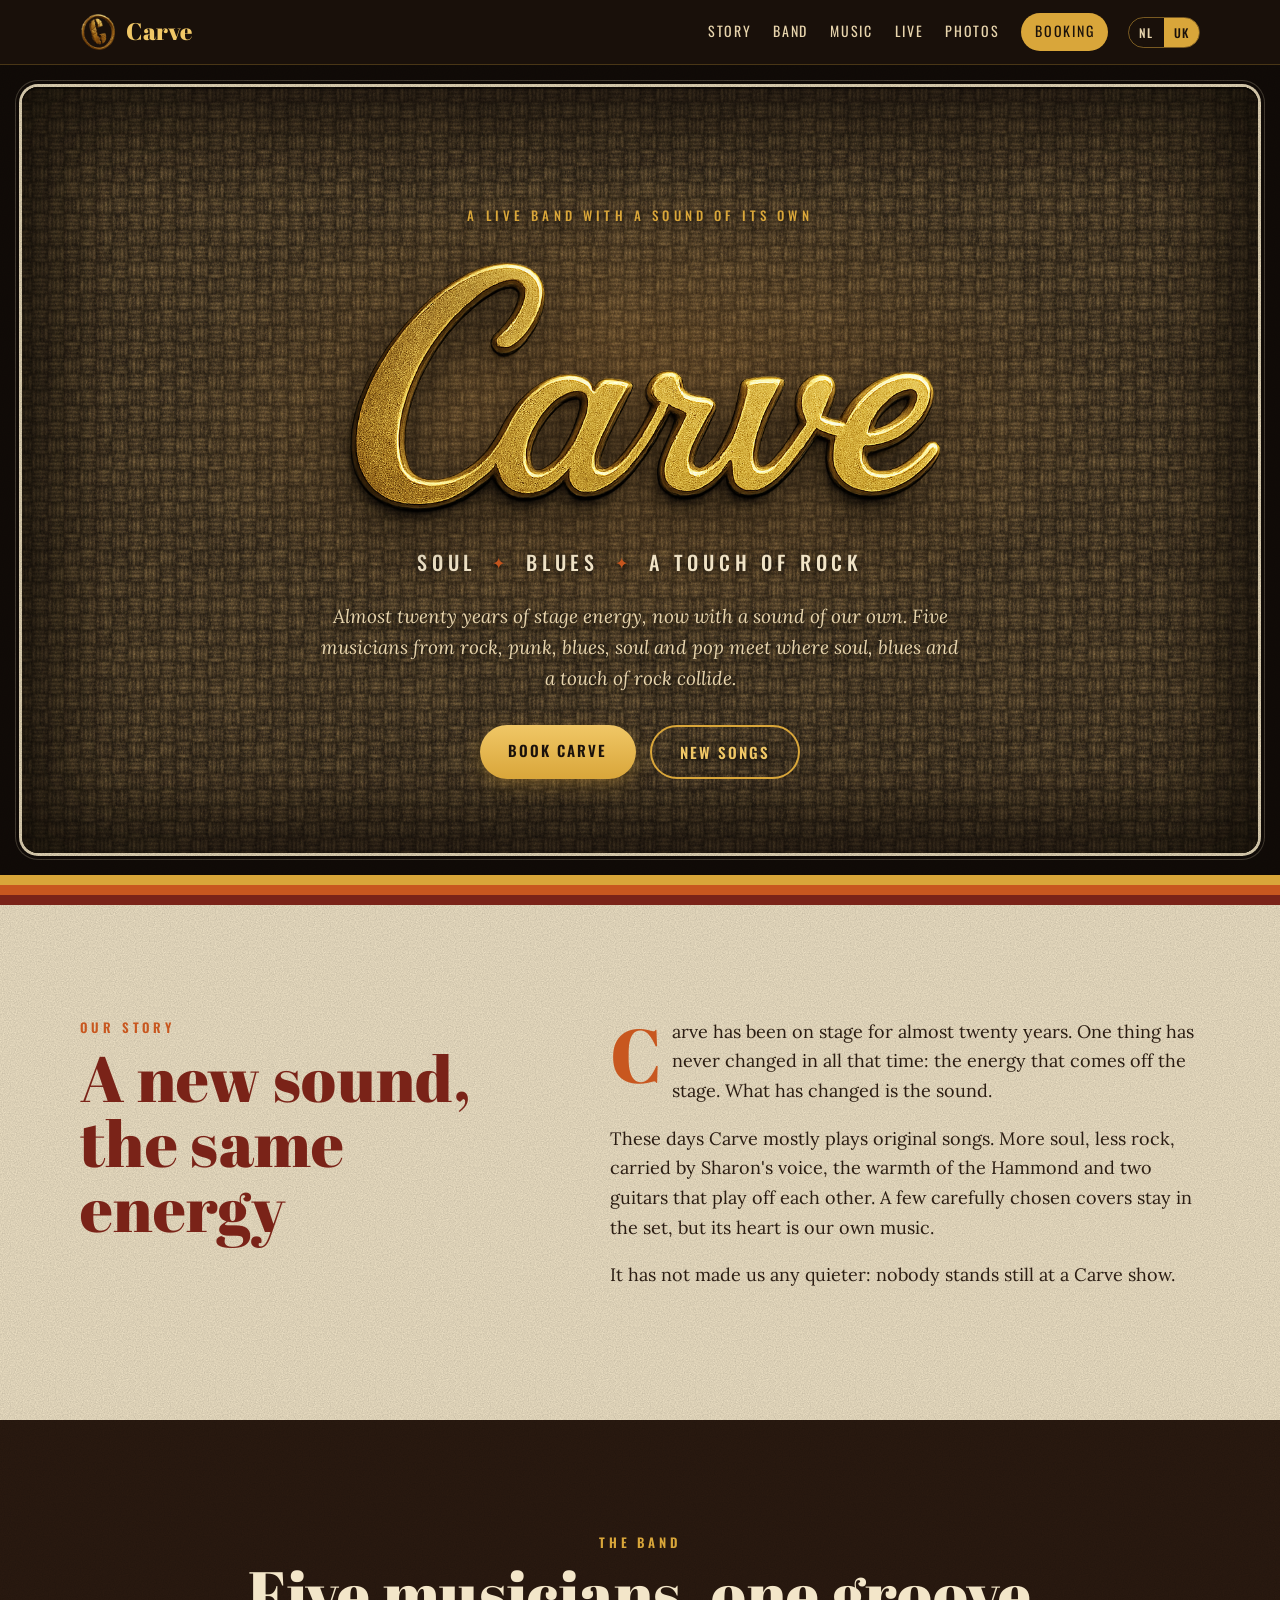
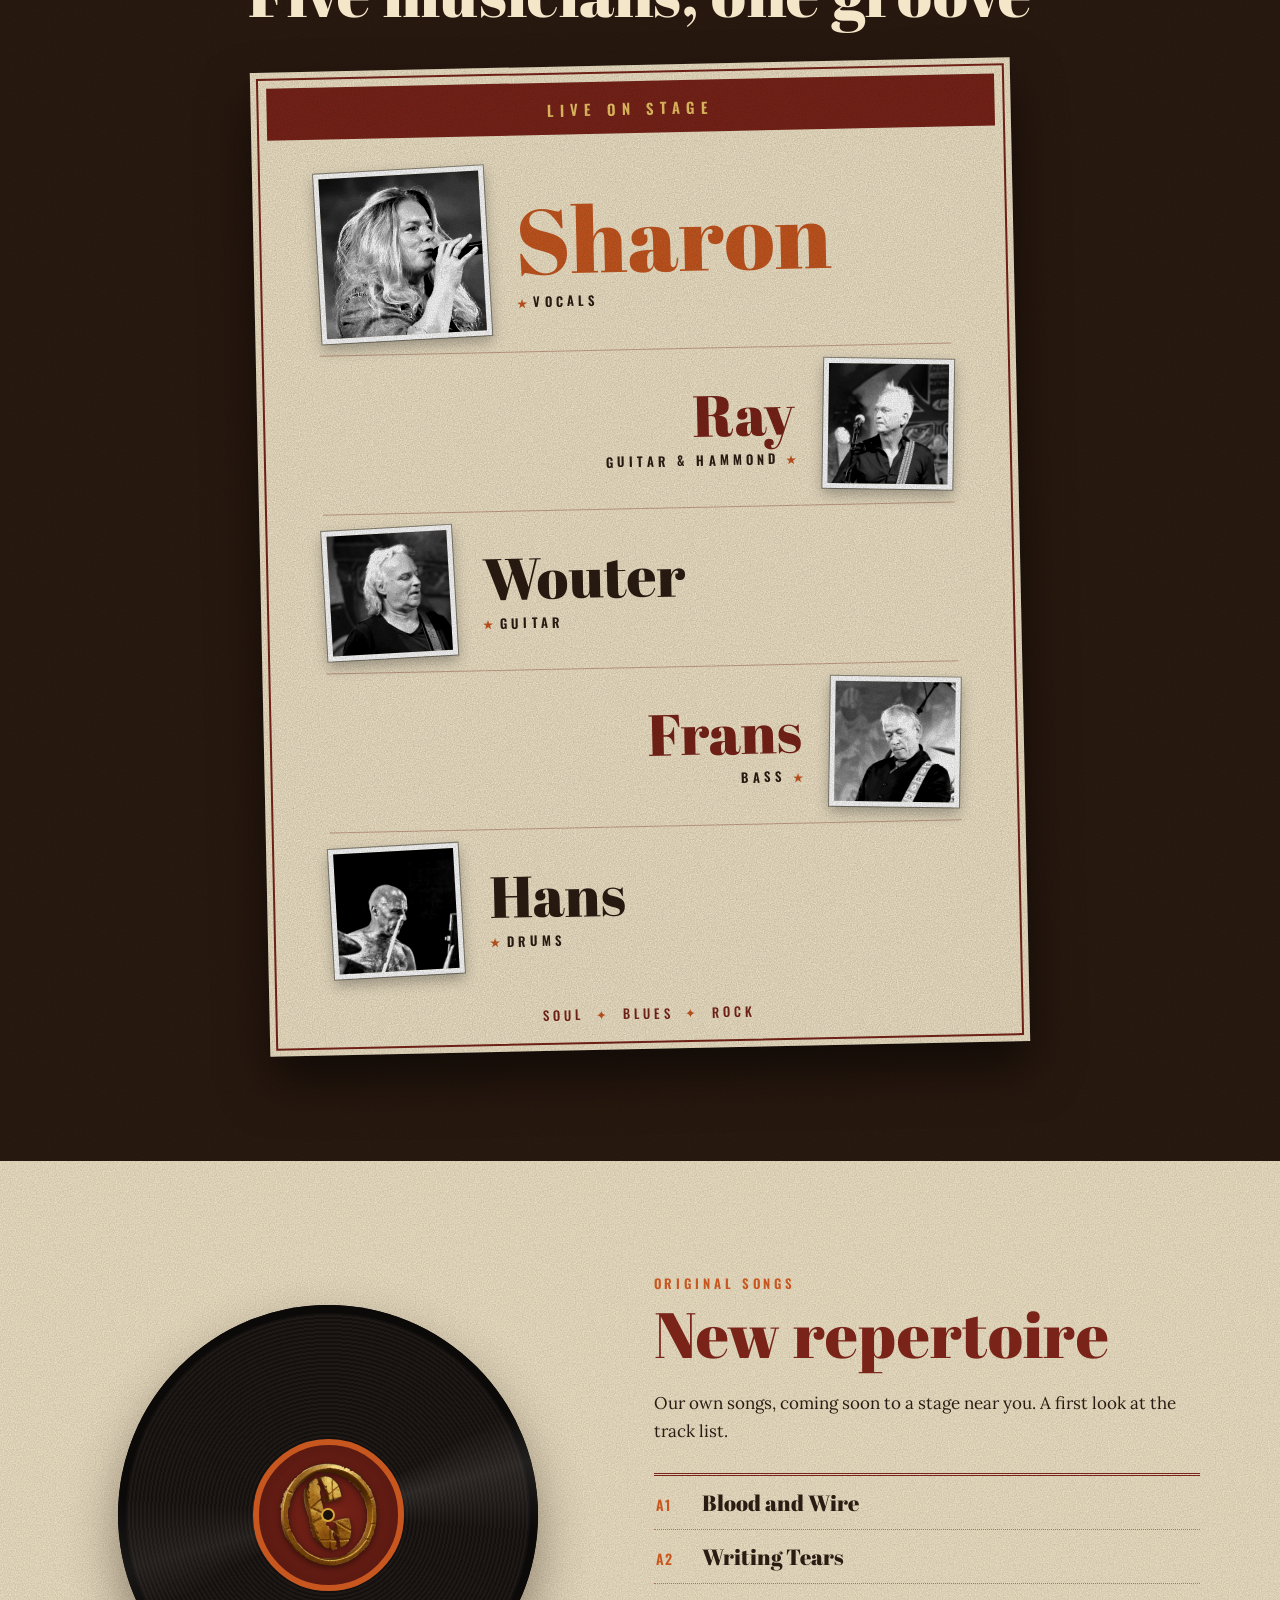
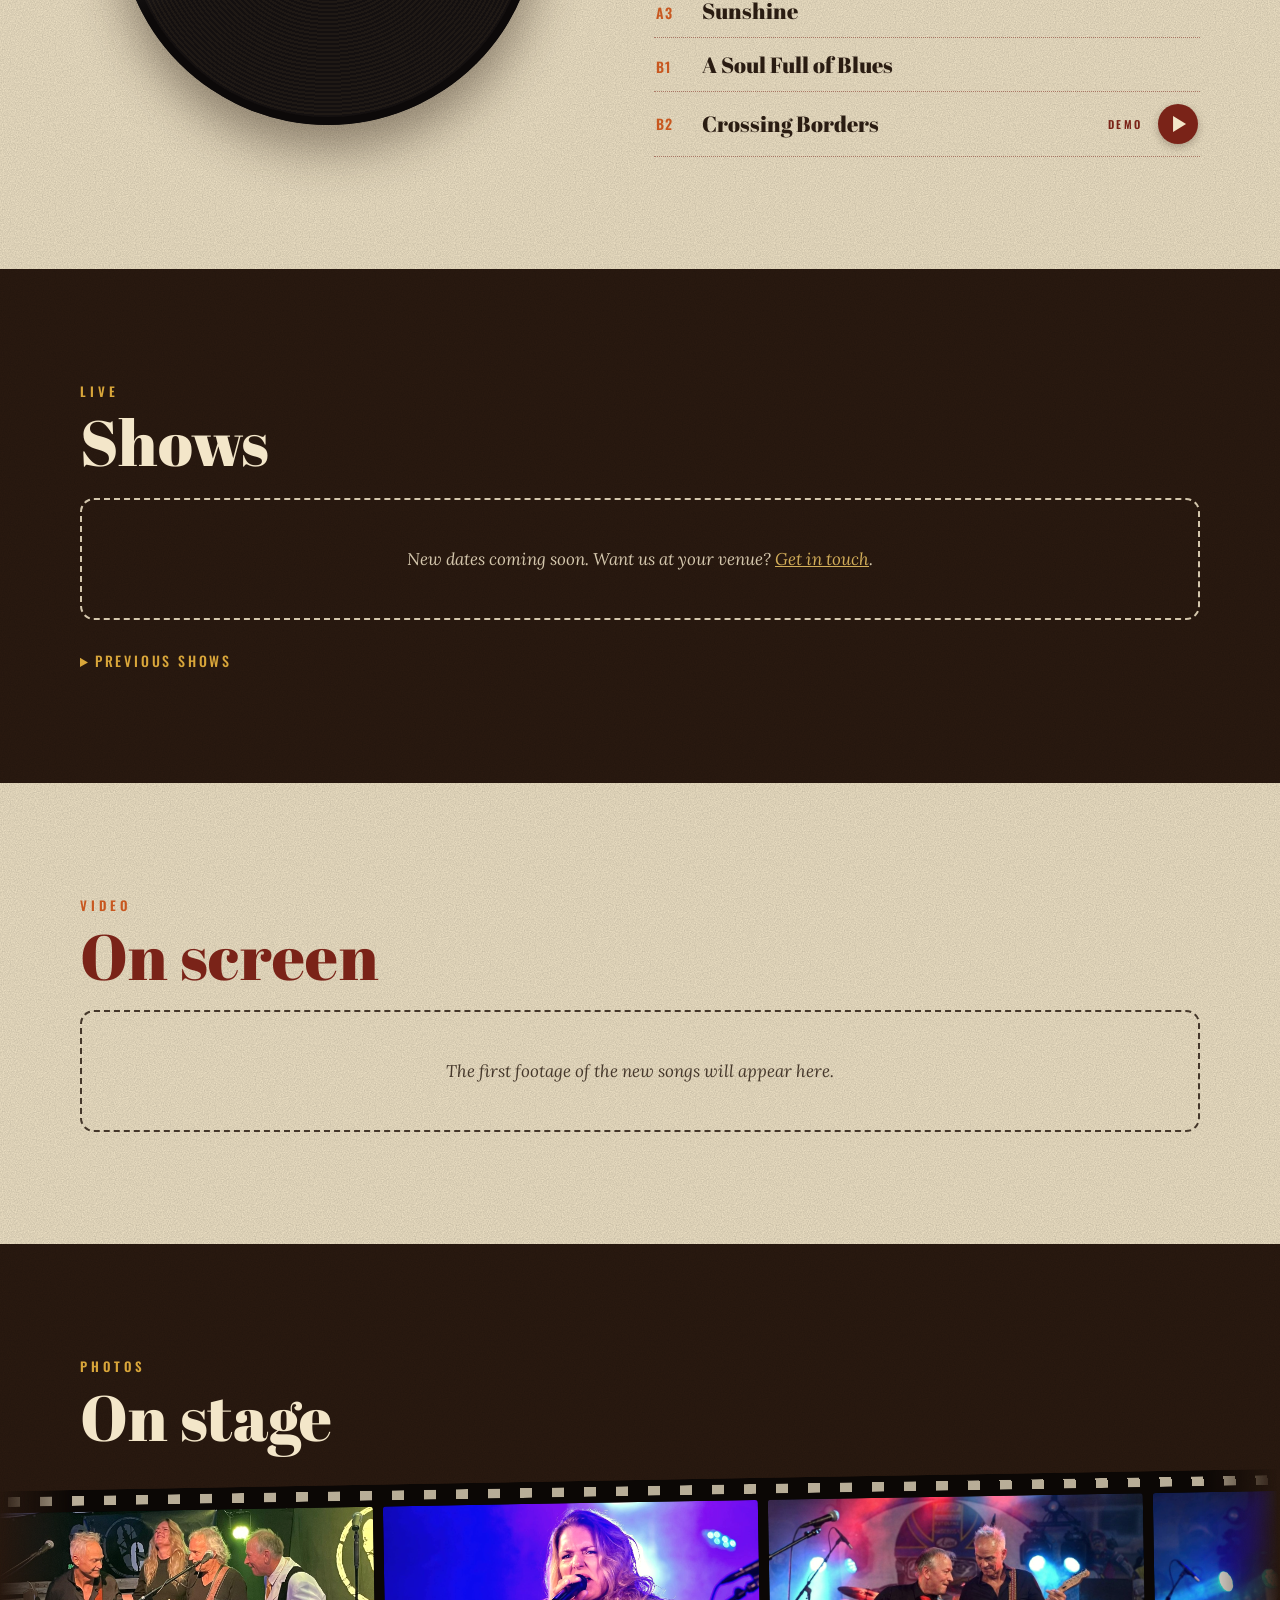
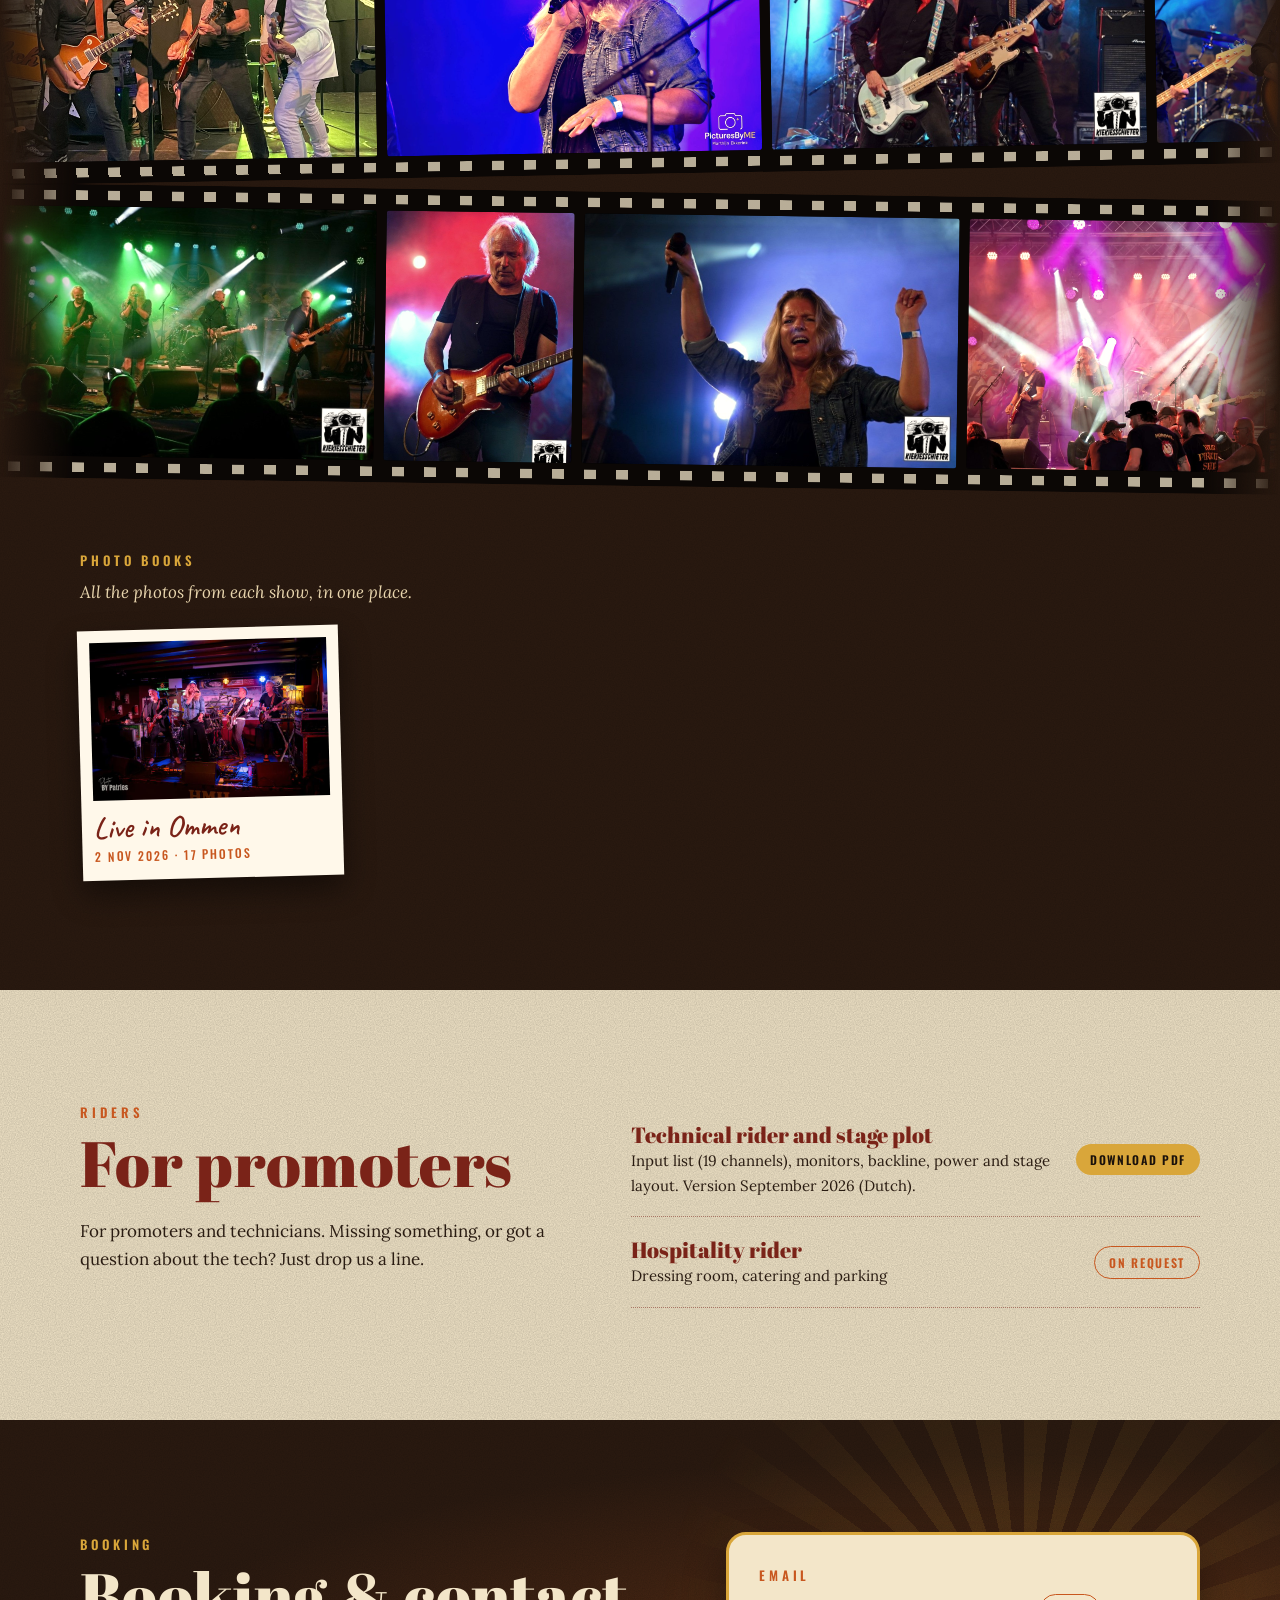
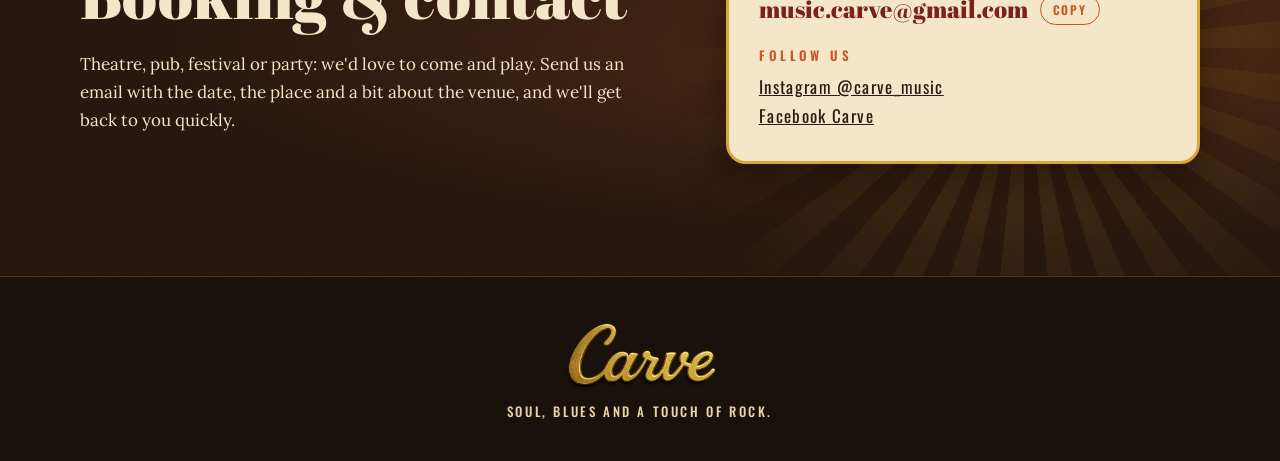
==== index.html @ aa7627d5 "Demo Crossing Borders met afspeelknop in de tracklist Co-Authored-By: Claude Opus 5.5 <noreply@anthr" ====
<!DOCTYPE html>
<html lang="nl">
<head>
<meta charset="utf-8">
<meta name="viewport" content="width=device-width,initial-scale=1,viewport-fit=cover">
<title>Carve</title>
<meta name="claude:viewport-fit-sides" content="cover">
<meta name="description" content="Carve, soul, blues en een vleugje rock. Eigen nummers, optredens, video, foto's en boekingen.">
<meta property="og:title" content="Carve, soul, blues & a touch of rock">
<meta property="og:description" content="Vijf muzikanten, bijna twintig jaar podiumenergie en een nieuw, eigen geluid.">
<meta name="theme-color" content="#110b07">
<link rel="canonical" href="https://carveband.nl/">
<meta property="og:type" content="website">
<meta property="og:site_name" content="Carve">
<meta property="og:url" content="https://carveband.nl/">
<meta property="og:image" content="https://carveband.nl/img/deelbeeld.jpg">
<meta property="og:image:width" content="1200">
<meta property="og:image:height" content="630">
<meta property="og:locale" content="nl_NL">
<meta property="og:locale:alternate" content="en_GB">
<meta name="twitter:card" content="summary_large_image">
<link rel="icon" href="img/favicon.png">
<link rel="apple-touch-icon" href="img/favicon.png">
<script type="application/ld+json">
{
  "@context": "https://schema.org",
  "@type": "MusicGroup",
  "name": "Carve",
  "description": "Liveband met een eigen geluid: soul, blues en een vleugje rock.",
  "url": "https://carveband.nl/",
  "logo": "https://carveband.nl/img/logo.png",
  "image": "https://carveband.nl/img/deelbeeld.jpg",
  "genre": ["Soul", "Blues", "Rock"],
  "email": "music.carve@gmail.com",
  "member": [
    {"@type": "Person", "name": "Sharon", "roleName": "Zang"},
    {"@type": "Person", "name": "Ray", "roleName": "Gitaar en Hammond"},
    {"@type": "Person", "name": "Wouter", "roleName": "Gitaar"},
    {"@type": "Person", "name": "Frans", "roleName": "Bas"},
    {"@type": "Person", "name": "Hans", "roleName": "Drums"}
  ]
}
</script>
<link rel="preconnect" href="https://fonts.googleapis.com">
<link rel="preconnect" href="https://fonts.gstatic.com" crossorigin>
<link rel="stylesheet" href="https://fonts.googleapis.com/css2?family=Abril+Fatface&family=Caveat:wght@600&family=Oswald:wght@400;500;600&family=Lora:ital,wght@0,400;0,600;1,400&display=swap">
<link rel="stylesheet" href="style.css?v=20261108c">
</head>
<body>

<header class="balk">
  <div class="balk-in">
    <a class="merk" href="#top" data-ta="aria-label:top" aria-label="Carve, naar boven">
      <img src="img/embleem.png" alt="" width="36" height="36">
      <span>Carve</span>
    </a>
    <nav data-ta="aria-label:menu" aria-label="Hoofdmenu">
      <a href="#verhaal" data-t="nav.verhaal">Verhaal</a>
      <a href="#band">Band</a>
      <a href="#muziek" data-t="nav.muziek">Muziek</a>
      <a href="#live">Live</a>
      <a href="#fotos" data-t="nav.fotos">Foto's</a>
      <a href="#contact" class="nav-boek" data-t="nav.boek">Boeken</a>
    </nav>
    <div class="taal" role="group" aria-label="Taal / Language">
      <button type="button" data-lang="nl" aria-label="Nederlands">NL</button>
      <button type="button" data-lang="en" aria-label="English">UK</button>
    </div>
  </div>
</header>

<main id="top">

  <!-- HERO -->
  <section class="hero">
    <div class="kast" aria-hidden="true"></div>
    <div class="wrap hero-in">
      <p class="bovenregel" data-t="hero.boven">Liveband met een eigen geluid</p>
      <h1><img class="hero-logo" src="img/logo.png" width="972" height="464" alt="Carve"></h1>
      <p class="genres"><span>Soul</span><i aria-hidden="true">✦</i><span>Blues</span><i aria-hidden="true">✦</i><span data-t="hero.rock">een vleugje Rock</span></p>
      <p class="intro" data-t="hero.intro">Bijna twintig jaar podiumenergie, nu met een eigen geluid. Vijf muzikanten uit rock, punk, blues, soul en pop vinden elkaar op het snijvlak van soul, blues en een vleugje rock.</p>
      <div class="knoppen">
        <a class="knop knop-goud" href="#contact" data-t="hero.boek">Boek Carve</a>
        <a class="knop knop-lijn" href="#muziek" data-t="hero.muziek">Nieuw werk</a>
      </div>
      <p class="volgende" id="volgende" hidden></p>
    </div>
    <div class="strepen" aria-hidden="true"></div>
  </section>

  <!-- VERHAAL -->
  <section class="sectie papier" id="verhaal">
    <div class="wrap verhaal-grid">
      <div>
        <p class="label" data-t="verhaal.label">Ons verhaal</p>
        <h2 class="kop" data-t="verhaal.kop">Nieuw geluid, dezelfde energie</h2>
      </div>
      <div class="verhaal-tekst">
        <p data-t="verhaal.p1">Carve staat al bijna twintig jaar op de podia. Eén ding is in al die jaren nooit veranderd: de energie die er van het podium af spat. Wat wel is veranderd, is het geluid.</p>
        <p data-t="verhaal.p2">Carve speelt nu vooral eigen werk. Meer soul, minder rock, gedragen door de stem van Sharon, de warmte van de Hammond en twee gitaren die elkaar opzoeken. Een paar zorgvuldig gekozen covers mogen blijven, maar het hart van de set zijn onze eigen nummers.</p>
        <p data-t="verhaal.p3">Rustiger is het er niet op geworden: wie Carve live ziet, blijft niet stilzitten.</p>
      </div>
    </div>
  </section>

  <!-- BAND -->
  <section class="sectie donker" id="band">
    <div class="wrap">
      <p class="label" data-t="band.label">De band</p>
      <h2 class="kop" data-t="band.kop">Vijf muzikanten, één groove</h2>
      <div class="affiche">
        <p class="affiche-kop" data-t="band.affiche">Live op het podium</p>
        <ol class="leden" id="leden"></ol>
        <p class="affiche-voet"><span>Soul</span><i aria-hidden="true">✦</i><span>Blues</span><i aria-hidden="true">✦</i><span>Rock</span></p>
      </div>
    </div>
  </section>

  <!-- MUZIEK -->
  <section class="sectie papier" id="muziek">
    <div class="wrap muziek-grid">
      <div class="plaat" aria-hidden="true">
        <div class="vinyl"><div class="etiket"><img src="img/embleem.png" alt=""></div></div>
      </div>
      <div class="hoes">
        <p class="label" data-t="muziek.label">Eigen werk</p>
        <h2 class="kop" data-t="muziek.kop">Nieuw repertoire</h2>
        <p class="sectie-intro" data-t="muziek.intro">Onze eigen nummers, binnenkort live te horen. Hier een eerste blik op de tracklist.</p>
        <ol class="tracks" id="tracks"></ol>
      </div>
    </div>
  </section>

  <!-- LIVE -->
  <section class="sectie donker" id="live">
    <div class="wrap">
      <p class="label">Live</p>
      <h2 class="kop" data-t="live.kop">Optredens</h2>
      <ol class="gigs" id="gigs"></ol>
      <div class="leeg" id="gigs-leeg" hidden>
        <p data-th="live.leeg">Nieuwe data volgen binnenkort. Jullie podium erbij? <a href="#contact">Neem contact op</a>.</p>
      </div>
      <details class="eerder" id="eerder" hidden>
        <summary data-t="live.eerder">Eerder gespeeld</summary>
        <ol class="gigs gigs-oud" id="gigs-oud"></ol>
      </details>
    </div>
  </section>

  <!-- VIDEO -->
  <section class="sectie papier" id="video">
    <div class="wrap">
      <p class="label">Video</p>
      <h2 class="kop" data-t="video.kop">Op beeld</h2>
      <div class="video-grid" id="videos"></div>
      <div class="leeg" id="videos-leeg" hidden>
        <p data-t="video.leeg">De eerste beelden van het nieuwe werk komen hier te staan.</p>
      </div>
    </div>
  </section>

  <!-- FOTO'S -->
  <section class="sectie donker" id="fotos">
    <div class="wrap">
      <p class="label" data-t="fotos.label">Foto's</p>
      <h2 class="kop" data-t="fotos.kop">Op het podium</h2>
      <div class="foto-grid" id="foto-grid"></div>
      <div class="fotoboekjes" id="fotoboekjes" hidden>
        <p class="label" data-t="boeken.label">Fotoboekjes</p>
        <p class="fotoboekjes-intro" data-t="boeken.intro">Per optreden alle foto's op een rij.</p>
        <ul class="boeken" id="boeken-lijst"></ul>
      </div>
    </div>
  </section>

  <!-- RIDERS -->
  <section class="sectie papier" id="riders">
    <div class="wrap riders-grid">
      <div>
        <p class="label">Riders</p>
        <h2 class="kop" data-t="riders.kop">Voor organisatoren</h2>
        <p class="sectie-intro" data-t="riders.intro">Voor organisatoren en technici. Staat er iets niet bij of heb je een vraag over de techniek? Mail ons gerust.</p>
      </div>
      <ul class="riders" id="riders-lijst"></ul>
    </div>
  </section>

  <!-- CONTACT -->
  <section class="contact" id="contact">
    <div class="zon zon-klein" aria-hidden="true"></div>
    <div class="wrap contact-grid">
      <div>
        <p class="label" data-t="contact.label">Boeken</p>
        <h2 class="kop" data-t="contact.kop">Boeken &amp; contact</h2>
        <p class="sectie-intro" data-t="contact.intro">Theater, café, festival of feest: we komen graag langs. Stuur een mail met datum, plaats en een idee van de zaal, dan reageren we snel.</p>
      </div>
      <div class="contact-kaart">
        <p class="label" data-t="contact.mail">Mail</p>
        <div class="mail-rij">
          <a class="mail" id="mail" href="#"></a>
          <button class="kopieer" id="kopieer" type="button" data-t="kopieer">Kopieer</button>
        </div>
        <div id="sociaal-blok" hidden>
          <p class="label" data-t="contact.volg">Volg ons</p>
          <ul class="sociaal" id="sociaal"></ul>
        </div>
      </div>
    </div>
  </section>
</main>

<footer class="voet">
  <div class="wrap voet-in">
    <img src="img/logo.png" alt="Carve" width="160" height="76">
    <p data-t="voet">Soul, blues en een vleugje rock.</p>
  </div>
</footer>

<dialog class="lichtbak" id="lichtbak">
  <button class="sluit" id="sluit" type="button" data-ta="aria-label:sluit" aria-label="Sluiten">×</button>
  <button class="lb-pijl lb-vorige" id="lb-vorige" type="button" data-ta="aria-label:vorige" aria-label="Vorige foto">‹</button>
  <img id="lichtbak-img" alt="">
  <button class="lb-pijl lb-volgende" id="lb-volgende" type="button" data-ta="aria-label:volgende" aria-label="Volgende foto">›</button>
  <p class="lb-onder"><span id="lichtbak-tekst"></span> <span id="lichtbak-tel"></span></p>
</dialog>

<script src="gegevens.js?v=20261108c"></script>
<script src="site.js?v=20261108c"></script>
</body>
</html>
---- style.css ----
/* Carve, vintage soul rock. Kleuren en lettertypes staan bovenaan. */
:root {
  --espresso: #1a110b;
  --bruin: #2b1a10;
  --bruin-2: #3b2416;
  --creme: #f3e6c9;
  --creme-2: #e8d5ad;
  --goud: #d9a63a;
  --goud-licht: #f0c766;
  --oranje: #c8571f;
  --bordeaux: #7a2318;
  --inkt: #2a1c12;
  --kop: 'Abril Fatface', Georgia, serif;
  --label: 'Oswald', 'Arial Narrow', sans-serif;
  --tekst: 'Lora', Georgia, serif;
  --korrel: url("data:image/svg+xml,%3Csvg xmlns='http://www.w3.org/2000/svg' width='160' height='160'%3E%3Cfilter id='n'%3E%3CfeTurbulence type='fractalNoise' baseFrequency='.85' numOctaves='3' stitchTiles='stitch'/%3E%3CfeColorMatrix values='0 0 0 0 0 0 0 0 0 0 0 0 0 0 0 0 0 0 .55 0'/%3E%3C/filter%3E%3Crect width='100%25' height='100%25' filter='url(%23n)'/%3E%3C/svg%3E");
  box-sizing: border-box;
}
*, *::before, *::after { box-sizing: inherit; }
html { scroll-behavior: smooth; scroll-padding-top: calc(64px + env(safe-area-inset-top, 0px)); }
body {
  margin: 0; background: var(--espresso); color: var(--creme);
  font: 17px/1.65 var(--tekst);
  padding-bottom: env(safe-area-inset-bottom, 0px);
  -webkit-font-smoothing: antialiased;
}
img { max-width: 100%; display: block; }
a { color: inherit; }
[hidden] { display: none !important; }
.wrap { width: min(1120px, 100% - 40px); margin-inline: auto; position: relative; z-index: 1; }

/* ---------- Menubalk ---------- */
.balk {
  position: sticky; top: 0; z-index: 50;
  padding-top: env(safe-area-inset-top, 0px);
  background: rgba(26, 17, 11, .92);
  backdrop-filter: blur(8px); -webkit-backdrop-filter: blur(8px);
  border-bottom: 1px solid rgba(217, 166, 58, .25);
}
.balk-in { display: flex; align-items: center; gap: 20px; width: min(1120px, 100% - 32px); margin: auto; height: 64px; }
.merk { display: flex; align-items: center; gap: 10px; text-decoration: none; font-family: var(--kop); font-size: 24px; color: var(--goud-licht); }
.merk img { width: 36px; height: 36px; object-fit: contain; }
nav { display: flex; gap: 22px; margin-left: auto; font-family: var(--label); text-transform: uppercase; letter-spacing: .12em; font-size: 14px; }
nav a { text-decoration: none; color: var(--creme-2); padding: 6px 0; border-bottom: 2px solid transparent; }
nav a:hover { color: var(--goud-licht); border-color: var(--goud); }
nav .nav-boek { color: var(--espresso); background: var(--goud); padding: 6px 14px; border-radius: 999px; border: 0; }
nav .nav-boek:hover { background: var(--goud-licht); color: var(--espresso); }
.taal { display: flex; border: 1px solid rgba(217, 166, 58, .5); border-radius: 999px; overflow: hidden; }
.taal button { font: 500 12px var(--label); letter-spacing: .1em; background: none; border: 0; color: var(--creme-2); padding: 6px 10px; cursor: pointer; }
.taal button[aria-pressed="true"] { background: var(--goud); color: var(--espresso); }

/* ---------- Hero ---------- */
.hero {
  position: relative; overflow: hidden; text-align: center;
  padding: clamp(56px, 9vw, 110px) 0 0;
  background: #110b07; /* zwarte tolex van de kast */
}
/* Het doek van een oude speakerkast, met witte bies en warme buizengloed */
.kast {
  position: absolute; inset: clamp(10px, 2vw, 22px) clamp(10px, 2vw, 22px) calc(30px + clamp(10px, 2vw, 22px));
  border-radius: 16px;
  background:
    radial-gradient(ellipse 55% 45% at 50% 42%, rgba(255, 170, 70, .22), transparent 70%),
    url("img/grille.png") center / 192px repeat;
  box-shadow: 0 0 0 3px #e6d8b8, 0 0 0 6px #110b07, 0 0 0 7px rgba(230, 216, 184, .25);
}
.kast::after {
  content: ''; position: absolute; inset: 0; border-radius: inherit;
  box-shadow: inset 0 0 90px 30px rgba(10, 6, 3, .8), inset 0 2px 0 rgba(0, 0, 0, .6);
}
.hero .hero-in { padding-top: clamp(16px, 3vw, 30px); }
.hero::after, .papier::after, .donker::after, .contact::after {
  content: ''; position: absolute; inset: 0; background: var(--korrel); opacity: .35; pointer-events: none; mix-blend-mode: multiply;
}
.zon {
  position: absolute; left: 50%; top: 42%; width: 1600px; height: 1600px; translate: -50% -50%;
  background: repeating-conic-gradient(from 0deg, rgba(217, 166, 58, .13) 0 6deg, transparent 6deg 12deg);
  mask-image: radial-gradient(circle, #000 0 18%, transparent 52%);
  -webkit-mask-image: radial-gradient(circle, #000 0 18%, transparent 52%);
  animation: draai 140s linear infinite;
}
@keyframes draai { to { rotate: 360deg; } }
@media (prefers-reduced-motion: reduce) { .zon { animation: none; } html { scroll-behavior: auto; } }
.hero-in { padding-bottom: clamp(56px, 8vw, 96px); text-shadow: 0 2px 6px rgba(0, 0, 0, .85); }
.bovenregel { font: 500 13px var(--label); letter-spacing: .32em; text-transform: uppercase; color: var(--goud); margin: 0 0 10px; }
.hero h1 { margin: 0; }
.hero-logo { width: min(640px, 92%); height: auto; margin: 0 auto; filter: drop-shadow(0 14px 28px rgba(0, 0, 0, .55)); }
.genres { font: 500 clamp(15px, 2.2vw, 20px) var(--label); letter-spacing: .24em; text-transform: uppercase; color: var(--creme); display: flex; justify-content: center; align-items: center; gap: 16px; flex-wrap: wrap; margin: 6px 0 24px; }
.genres i { font-style: normal; color: var(--oranje); font-size: .8em; }
.intro { max-width: 640px; margin: 0 auto 30px; font-size: clamp(17px, 2vw, 19px); color: var(--creme-2); font-style: italic; }
.knoppen { display: flex; justify-content: center; gap: 14px; flex-wrap: wrap; }
.knop { font: 600 15px var(--label); letter-spacing: .14em; text-transform: uppercase; text-decoration: none; padding: 14px 28px; border-radius: 999px; transition: transform .15s, background .15s; }
.knop:hover { transform: translateY(-2px); }
.knop-goud { text-shadow: none; background: linear-gradient(180deg, var(--goud-licht), var(--goud)); color: var(--espresso); box-shadow: 0 6px 18px rgba(217, 166, 58, .3); }
.knop-lijn { border: 2px solid var(--goud); color: var(--goud-licht); }
.volgende { margin: 26px auto 0; display: inline-block; font: 500 14px var(--label); letter-spacing: .1em; text-transform: uppercase; color: var(--creme); border-top: 1px solid var(--goud); border-bottom: 1px solid var(--goud); padding: 6px 4px; }
.strepen { position: relative; z-index: 1; height: 30px; background: linear-gradient(var(--goud) 0 33.3%, var(--oranje) 33.3% 66.6%, var(--bordeaux) 66.6%); }

/* ---------- Secties ---------- */
.sectie { position: relative; padding: clamp(64px, 9vw, 112px) 0; overflow: hidden; }
.papier { background: var(--creme); color: var(--inkt); }
.donker { background: var(--bruin); }
.label { font: 600 13px var(--label); letter-spacing: .3em; text-transform: uppercase; color: var(--oranje); margin: 0 0 8px; }
.donker .label, .contact .label { color: var(--goud); }
.kop { font: 400 clamp(36px, 5.6vw, 64px)/1.02 var(--kop); margin: 0 0 22px; letter-spacing: .005em; }
.papier .kop { color: var(--bordeaux); }
.donker .kop, .contact .kop { color: var(--creme); }
.sectie-intro { max-width: 560px; margin: 0 0 28px; }
.leeg { border: 2px dashed currentColor; opacity: .85; border-radius: 14px; padding: 28px; text-align: center; font-style: italic; }
.leeg a { color: var(--goud-licht); }
.papier .leeg a { color: var(--oranje); }

/* Verhaal */
.verhaal-grid { display: grid; grid-template-columns: 1fr 1.3fr; gap: clamp(28px, 6vw, 80px); align-items: start; }
.verhaal-tekst p { margin: 0 0 18px; font-size: 18px; }
.verhaal-tekst p:first-child::first-letter { font-family: var(--kop); float: left; font-size: 4.2em; line-height: .82; margin: 6px 10px 0 0; color: var(--oranje); }

/* Band */
/* Band als vintage concertaffiche */
.affiche {
  position: relative; max-width: 760px; margin: 40px auto 0; padding: 16px 16px 26px;
  background: var(--creme); color: var(--inkt); text-align: center;
  box-shadow: 0 26px 50px rgba(0, 0, 0, .55); rotate: -1.2deg;
  outline: 2px solid var(--bordeaux); outline-offset: -8px;
}
.affiche::after { content: ''; position: absolute; inset: 0; background: var(--korrel); opacity: .4; mix-blend-mode: multiply; pointer-events: none; }
.affiche-kop { margin: 0 0 18px; padding: 16px 10px 14px; background: var(--bordeaux); color: var(--goud-licht); font: 600 15px var(--label); letter-spacing: .4em; text-transform: uppercase; }
.leden { list-style: none; margin: 0; padding: 0 clamp(16px, 5vw, 48px); }
.lid { display: grid; grid-template-columns: auto 1fr; align-items: center; gap: clamp(14px, 3vw, 28px); padding: 14px 0; text-align: left; }
.lid:nth-child(even) { grid-template-columns: 1fr auto; text-align: right; }
.lid:nth-child(even) .lid-foto { order: 2; }
.lid-tekst { display: flex; flex-direction: column; }
.lid:nth-child(even) .lid-tekst { align-items: flex-end; }
.lid:nth-child(odd) .lid-tekst { align-items: flex-start; }
.lid + .lid { border-top: 1px solid rgba(122, 35, 24, .35); }
.lid-naam { font: 400 clamp(38px, 6vw, 58px)/1 var(--kop); color: var(--inkt); }
.lid:first-child .lid-naam { font-size: clamp(56px, 10vw, 92px); color: var(--oranje); }
.lid:nth-child(even) .lid-naam { color: var(--bordeaux); }
.lid-rol { font: 600 13px var(--label); letter-spacing: .32em; text-transform: uppercase; color: var(--inkt); margin-top: 6px; }
.lid-rol::before { content: '★'; color: var(--oranje); margin-right: .6em; letter-spacing: 0; font-size: .85em; }
.lid:nth-child(even) .lid-rol::before { content: none; }
.lid:nth-child(even) .lid-rol::after { content: '★'; color: var(--oranje); margin-left: .6em; letter-spacing: 0; font-size: .85em; }
.lid-foto { width: clamp(96px, 18vw, 130px); aspect-ratio: 1; object-fit: cover; border: 5px solid #fff8ea; outline: 1px solid rgba(122, 35, 24, .5); box-shadow: 0 6px 14px rgba(42, 28, 18, .35); rotate: -2deg; filter: grayscale(1) contrast(1.05); }
.lid:nth-child(even) .lid-foto { rotate: 2deg; }
.lid:first-child .lid-foto { width: clamp(120px, 24vw, 170px); }
.affiche-voet { margin: 18px 0 0; font: 500 13px var(--label); letter-spacing: .3em; text-transform: uppercase; color: var(--bordeaux); display: flex; justify-content: center; gap: 12px; }
.affiche-voet i { font-style: normal; color: var(--oranje); }

/* Muziek: plaat en hoes */
.muziek-grid { display: grid; grid-template-columns: 1fr 1.1fr; gap: clamp(30px, 6vw, 80px); align-items: center; }
.plaat { display: grid; place-items: center; }
.vinyl {
  width: min(420px, 80vw); aspect-ratio: 1; border-radius: 50%; display: grid; place-items: center;
  background: repeating-radial-gradient(circle, #141010 0 2px, #1f1915 2px 4px);
  box-shadow: 0 24px 50px rgba(42, 28, 18, .45), inset 0 0 0 8px #0c0909;
  position: relative; animation: draai 9s linear infinite paused;
}
.vinyl::before { content: ''; position: absolute; inset: 0; border-radius: 50%; background: conic-gradient(from 20deg, transparent 0 40deg, rgba(255, 255, 255, .09) 55deg, transparent 75deg 220deg, rgba(255, 255, 255, .06) 235deg, transparent 255deg); }
.plaat:hover .vinyl { animation-play-state: running; }
.etiket { width: 36%; aspect-ratio: 1; border-radius: 50%; overflow: hidden; border: 6px solid var(--oranje); position: relative; background: radial-gradient(circle, var(--bordeaux), #4f160f); display: grid; place-items: center; }
.etiket img { width: 74%; height: 74%; object-fit: contain; filter: drop-shadow(0 2px 3px rgba(0, 0, 0, .5)); }
.etiket::after { content: ''; position: absolute; left: 50%; top: 50%; width: 10px; height: 10px; translate: -50% -50%; border-radius: 50%; background: var(--espresso); box-shadow: 0 0 0 2px var(--goud); }
.tracks { list-style: none; padding: 0; margin: 0; border-top: 3px double var(--bordeaux); }
.track { display: flex; align-items: baseline; gap: 16px; padding: 12px 2px; border-bottom: 1px dotted rgba(122, 35, 24, .5); }
.track-nr { font: 600 14px var(--label); letter-spacing: .1em; color: var(--oranje); width: 30px; }
.track-titel { font: 400 22px var(--kop); color: var(--inkt); }
.track.met-audio { position: relative; align-items: center; }
.track-demo { margin-left: auto; font: 600 11px var(--label); letter-spacing: .2em; text-transform: uppercase; color: var(--bordeaux); }
.track-speel {
  flex: none; width: 40px; height: 40px; border-radius: 50%; border: 0; cursor: pointer; position: relative;
  background: var(--bordeaux); color: var(--creme); box-shadow: 0 3px 8px rgba(42, 28, 18, .3);
  transition: background .2s, transform .15s;
}
.track-speel::before { content: ''; position: absolute; left: 50%; top: 50%; translate: -38% -50%; border-style: solid; border-width: 8px 0 8px 13px; border-color: transparent transparent transparent currentColor; }
.track-speel.speelt::before { translate: -50% -50%; width: 12px; height: 15px; border: 0; border-left: 4px solid currentColor; border-right: 4px solid currentColor; }
.track-speel:hover { background: var(--oranje); transform: scale(1.06); }
.track-speel:focus-visible { outline: 2px solid var(--oranje); outline-offset: 3px; }
.track-balk { position: absolute; left: 0; bottom: -1px; height: 2px; width: 0; background: var(--oranje); transition: width .25s linear; }
.track.speelt .track-titel { color: var(--bordeaux); }
.plaat.speelt .vinyl { animation-play-state: running; }

/* Optredens */
.gigs { list-style: none; padding: 0; margin: 24px 0 0; }
.gig { display: grid; grid-template-columns: 78px 1fr auto; gap: 20px; align-items: center; padding: 16px 0; border-bottom: 1px solid rgba(217, 166, 58, .25); }
.gig-datum { width: 72px; height: 72px; border-radius: 50%; display: grid; place-content: center; text-align: center; background: var(--creme); color: var(--bordeaux); line-height: 1; }
.gig-dag { font: 400 28px var(--kop); }
.gig-maand { font: 600 11px var(--label); letter-spacing: .2em; text-transform: uppercase; }
.gig-zaal { font: 400 24px var(--kop); }
.gig-meta { font-size: 15px; color: var(--creme-2); }
.gig-actie { display: flex; gap: 8px; flex-wrap: wrap; justify-content: flex-end; }
.eerder { margin-top: 30px; }
.eerder summary { cursor: pointer; font: 500 14px var(--label); letter-spacing: .2em; text-transform: uppercase; color: var(--goud); }
.gigs-oud .gig { opacity: .7; }
.chip { font: 600 12px var(--label); letter-spacing: .14em; text-transform: uppercase; padding: 7px 14px; border-radius: 999px; background: var(--goud); color: var(--espresso); text-decoration: none; white-space: nowrap; }
.chip-zacht { background: transparent; border: 1px solid currentColor; color: var(--goud); }
.papier .chip-zacht { color: var(--oranje); }
.chip-rood { background: var(--bordeaux); color: var(--creme); }

/* Video */
.video-grid { display: grid; grid-template-columns: repeat(auto-fit, minmax(300px, 1fr)); gap: 22px; }
.video-speler { position: relative; width: 100%; aspect-ratio: 16/9; padding: 0; border: 0; border-radius: 12px; overflow: hidden; background: #000; cursor: pointer; }
.video-speler img { width: 100%; height: 100%; object-fit: cover; }
.video-speler iframe { width: 100%; height: 100%; border: 0; }
.speel { position: absolute; inset: 0; margin: auto; width: 70px; height: 70px; border-radius: 50%; display: grid; place-items: center; background: var(--goud); color: var(--espresso); font-size: 24px; }
figcaption { font-size: 15px; font-style: italic; margin-top: 8px; }

/* Foto's: filmstroken die blijven doordraaien */
.foto-grid { margin: 30px calc(50% - 50vw) 0; display: grid; gap: 18px; }
.strook {
  --h: clamp(150px, 20vw, 250px);
  position: relative; overflow: hidden; padding: 22px 0; background: #0b0705;
  box-shadow: 0 18px 40px rgba(0, 0, 0, .5); rotate: -1deg;
  -webkit-mask-image: linear-gradient(90deg, transparent, #000 6%, #000 94%, transparent);
  mask-image: linear-gradient(90deg, transparent, #000 6%, #000 94%, transparent);
}
.strook-terug { rotate: .8deg; }
/* perforatie van de film */
.strook::before, .strook::after {
  content: ''; position: absolute; left: 0; right: 0; height: 10px; z-index: 1; pointer-events: none;
  background: repeating-linear-gradient(90deg, transparent 0 10px, rgba(243, 230, 201, .75) 10px 22px, transparent 22px 32px);
  -webkit-mask: linear-gradient(#000, #000); border-radius: 2px;
}
.strook::before { top: 6px; } .strook::after { bottom: 6px; }
.baan { display: flex; gap: 10px; width: max-content; animation: rol linear infinite; }
.strook-terug .baan { animation-direction: reverse; }
.strook:hover .baan, .strook:focus-within .baan { animation-play-state: paused; }
@keyframes rol { from { transform: translateX(0); } to { transform: translateX(calc(-50% - 5px)); } }
.beeldje { flex: none; height: var(--h); width: calc(var(--h) * 1.5); padding: 0; border: 0; background: #000; cursor: zoom-in; border-radius: 3px; overflow: hidden; }
.beeldje-hoog { width: calc(var(--h) * .75); }
.beeldje img { width: 100%; height: 100%; object-fit: cover; filter: sepia(.12) saturate(1.05); transition: transform .4s, filter .3s; }
.beeldje:hover img { transform: scale(1.06); filter: none; }
.beeldje:focus-visible { outline: 3px solid var(--goud); outline-offset: -3px; }
@media (prefers-reduced-motion: reduce) {
  .baan { animation: none; }
  .strook { overflow-x: auto; }
}

/* Riders */
.riders-grid { display: grid; grid-template-columns: 1fr 1.2fr; gap: clamp(28px, 6vw, 80px); align-items: start; }
.riders { list-style: none; padding: 0; margin: 0; }
.rider { display: flex; justify-content: space-between; align-items: center; gap: 16px; padding: 18px 0; border-bottom: 1px dotted rgba(122, 35, 24, .5); }
.rider-titel { font: 400 22px var(--kop); color: var(--bordeaux); }
.rider-tekst { font-size: 15px; }

/* Contact */
.contact { position: relative; overflow: hidden; padding: clamp(64px, 9vw, 112px) 0; background: radial-gradient(ellipse at 80% 50%, #5a2e15, var(--bruin) 60%); }
.zon-klein { left: 80%; top: 50%; width: 1000px; height: 1000px; }
.contact-grid { display: grid; grid-template-columns: 1.2fr 1fr; gap: clamp(28px, 6vw, 80px); align-items: center; }
.contact-kaart { background: var(--creme); color: var(--inkt); border-radius: 20px; padding: 30px; box-shadow: 0 20px 40px rgba(0, 0, 0, .4); border: 3px solid var(--goud); }
.contact-kaart .label { color: var(--oranje); }
.mail-rij { display: flex; gap: 12px; align-items: center; flex-wrap: wrap; margin-bottom: 20px; }
.mail { font: 400 clamp(19px, 2.4vw, 24px) var(--kop); color: var(--bordeaux); text-decoration: none; word-break: break-all; }
.kopieer { font: 600 12px var(--label); letter-spacing: .14em; text-transform: uppercase; border: 1px solid var(--oranje); color: var(--oranje); background: none; border-radius: 999px; padding: 6px 12px; cursor: pointer; }
.sociaal { list-style: none; padding: 0; margin: 0; }
.sociaal a { font-family: var(--label); letter-spacing: .08em; color: var(--inkt); }

/* Voet */
.voet { background: var(--espresso); border-top: 1px solid rgba(217, 166, 58, .25); padding: 40px 0; text-align: center; }
.voet-in img { width: 160px; height: auto; margin: 0 auto 8px; }
.voet p { margin: 0; font: 500 13px var(--label); letter-spacing: .2em; text-transform: uppercase; color: var(--creme-2); }

/* Lichtbak */
.lichtbak { border: 0; padding: 14px; background: var(--creme); max-width: min(92vw, 1100px); border-radius: 4px; }
.lichtbak::backdrop { background: rgba(10, 6, 3, .85); }
.lichtbak img { max-height: 78vh; margin: auto; }
.lichtbak { position: fixed; }
.lb-onder { color: var(--inkt); text-align: center; font: 500 13px var(--label); letter-spacing: .14em; text-transform: uppercase; margin: 10px 0 0; }
.lb-pijl { position: absolute; top: 50%; translate: 0 -50%; width: 44px; height: 44px; border-radius: 50%; border: 0; background: rgba(26, 17, 11, .75); color: var(--goud-licht); font-size: 30px; line-height: 1; cursor: pointer; z-index: 2; }
.lb-vorige { left: 22px; } .lb-volgende { right: 22px; }
.lb-pijl:hover { background: var(--goud); color: var(--espresso); }
.sluit { position: absolute; top: 6px; right: 10px; border: 0; background: var(--goud); color: var(--espresso); width: 34px; height: 34px; border-radius: 50%; font-size: 22px; cursor: pointer; }

/* ---------- Fotoboekjes ---------- */
.fotoboekjes { margin-top: clamp(40px, 6vw, 64px); }
.fotoboekjes-intro { margin: 0 0 22px; color: var(--creme-2); font-style: italic; }
.boeken { list-style: none; padding: 0; margin: 0; display: grid; grid-template-columns: repeat(auto-fill, minmax(250px, 1fr)); gap: 26px; }
.boekje a {
  display: block; text-decoration: none; color: var(--inkt); background: #fff8ea; padding: 12px 12px 16px;
  box-shadow: 0 14px 30px rgba(0, 0, 0, .45); rotate: -1.5deg; transition: rotate .25s, transform .25s;
}
.boekje:nth-child(even) a { rotate: 1.5deg; }
.boekje a:hover, .boekje a:focus-visible { rotate: 0deg; transform: translateY(-4px); }
.boekje a:focus-visible { outline: 3px solid var(--goud); outline-offset: 4px; }
.boekje img { width: 100%; aspect-ratio: 3 / 2; object-fit: cover; filter: sepia(.12) saturate(1.05); }
.boekje-tekst { display: flex; flex-direction: column; padding-top: 12px; }
.boekje-titel { font: 600 30px/1.05 'Caveat', cursive; color: var(--bordeaux); }
.boekje-meta { font: 500 12px var(--label); letter-spacing: .16em; text-transform: uppercase; color: var(--oranje); margin-top: 4px; }

/* Fotoboekpagina */
.fotoboek-pagina .balk-in nav a:not(.nav-boek) { display: inline-block; }
@media (max-width: 520px) { .fotoboek-pagina .merk span { display: inline; font-size: 20px; } .fotoboek-pagina .balk-in nav a:not(.nav-boek) { display: none; } }
.boek-kop { position: relative; background: radial-gradient(ellipse at 50% 0%, #5a2e15, var(--espresso) 70%); text-align: center; padding: clamp(48px, 8vw, 90px) 0 0; overflow: hidden; }
.boek-kop::after { content: ''; position: absolute; inset: 0; background: var(--korrel); opacity: .35; pointer-events: none; mix-blend-mode: multiply; }
.boek-kop .label { color: var(--goud); }
.boek-kop .kop { color: var(--creme); font-size: clamp(44px, 8vw, 92px); margin-bottom: 14px; }
.boek-meta { font: 500 14px var(--label); letter-spacing: .2em; text-transform: uppercase; color: var(--goud-licht); margin: 0 0 14px; }
.boek-intro { max-width: 600px; margin: 0 auto; font-style: italic; color: var(--creme-2); font-size: 18px; }
.boek-kop .wrap { padding-bottom: clamp(40px, 6vw, 70px); }
.boek-blad .boeken .boekje a { background: #fff; }
.album { display: flex; gap: 22px; align-items: flex-start; }
.album-kolom { flex: 1; min-width: 0; }
.album-foto {
  display: block; width: 100%; margin: 0 0 22px; padding: 10px 10px 12px; border: 0; cursor: zoom-in;
  background: #fff8ea; box-shadow: 0 10px 22px rgba(42, 28, 18, .3); outline: 1px solid rgba(122, 35, 24, .25);
  rotate: -.6deg; transition: rotate .25s, transform .25s, box-shadow .25s;
}
.album-foto:nth-child(3n+2) { rotate: .7deg; }
.album-foto:nth-child(3n) { rotate: -.2deg; }
.album-foto:hover, .album-foto:focus-visible { rotate: 0deg; transform: translateY(-3px); box-shadow: 0 16px 30px rgba(42, 28, 18, .4); }
.album-foto:focus-visible { outline: 3px solid var(--oranje); }
.album-foto img { width: 100%; height: auto; background: var(--bruin); }
.album-onder { display: block; font: 600 22px 'Caveat', cursive; color: var(--inkt); padding-top: 6px; text-align: left; }
.boek-fotograaf { text-align: center; font: 600 26px 'Caveat', cursive; color: var(--bordeaux); margin: 10px 0 0; }
.boek-terug { text-align: center; margin: 34px 0 0; }
.knop-lijn-donker { display: inline-block; border: 2px solid var(--bordeaux); color: var(--bordeaux); }
.knop-lijn-donker:hover { background: var(--bordeaux); color: var(--creme); }
@media (prefers-reduced-motion: reduce) { .album-foto, .boekje a { rotate: 0deg !important; transition: none; } }
@media (max-width: 520px) { .album { gap: 14px; } .album-foto { margin-bottom: 14px; padding: 6px 6px 8px; } }

/* ---------- Mobiel ---------- */
@media (max-width: 860px) {
  nav a:not(.nav-boek) { display: none; }
  .verhaal-grid, .muziek-grid, .riders-grid, .contact-grid { grid-template-columns: 1fr; }
  .plaat { order: 2; }
  .vinyl { width: min(300px, 74vw); }
}
@media (max-width: 520px) {
  body { font-size: 16px; }
  .merk span { display: none; }
  .gig { grid-template-columns: 62px 1fr; }
  .gig-datum { width: 58px; height: 58px; }
  .gig-actie { grid-column: 2; justify-content: flex-start; }
}

#band .label, #band .kop { text-align: center; }
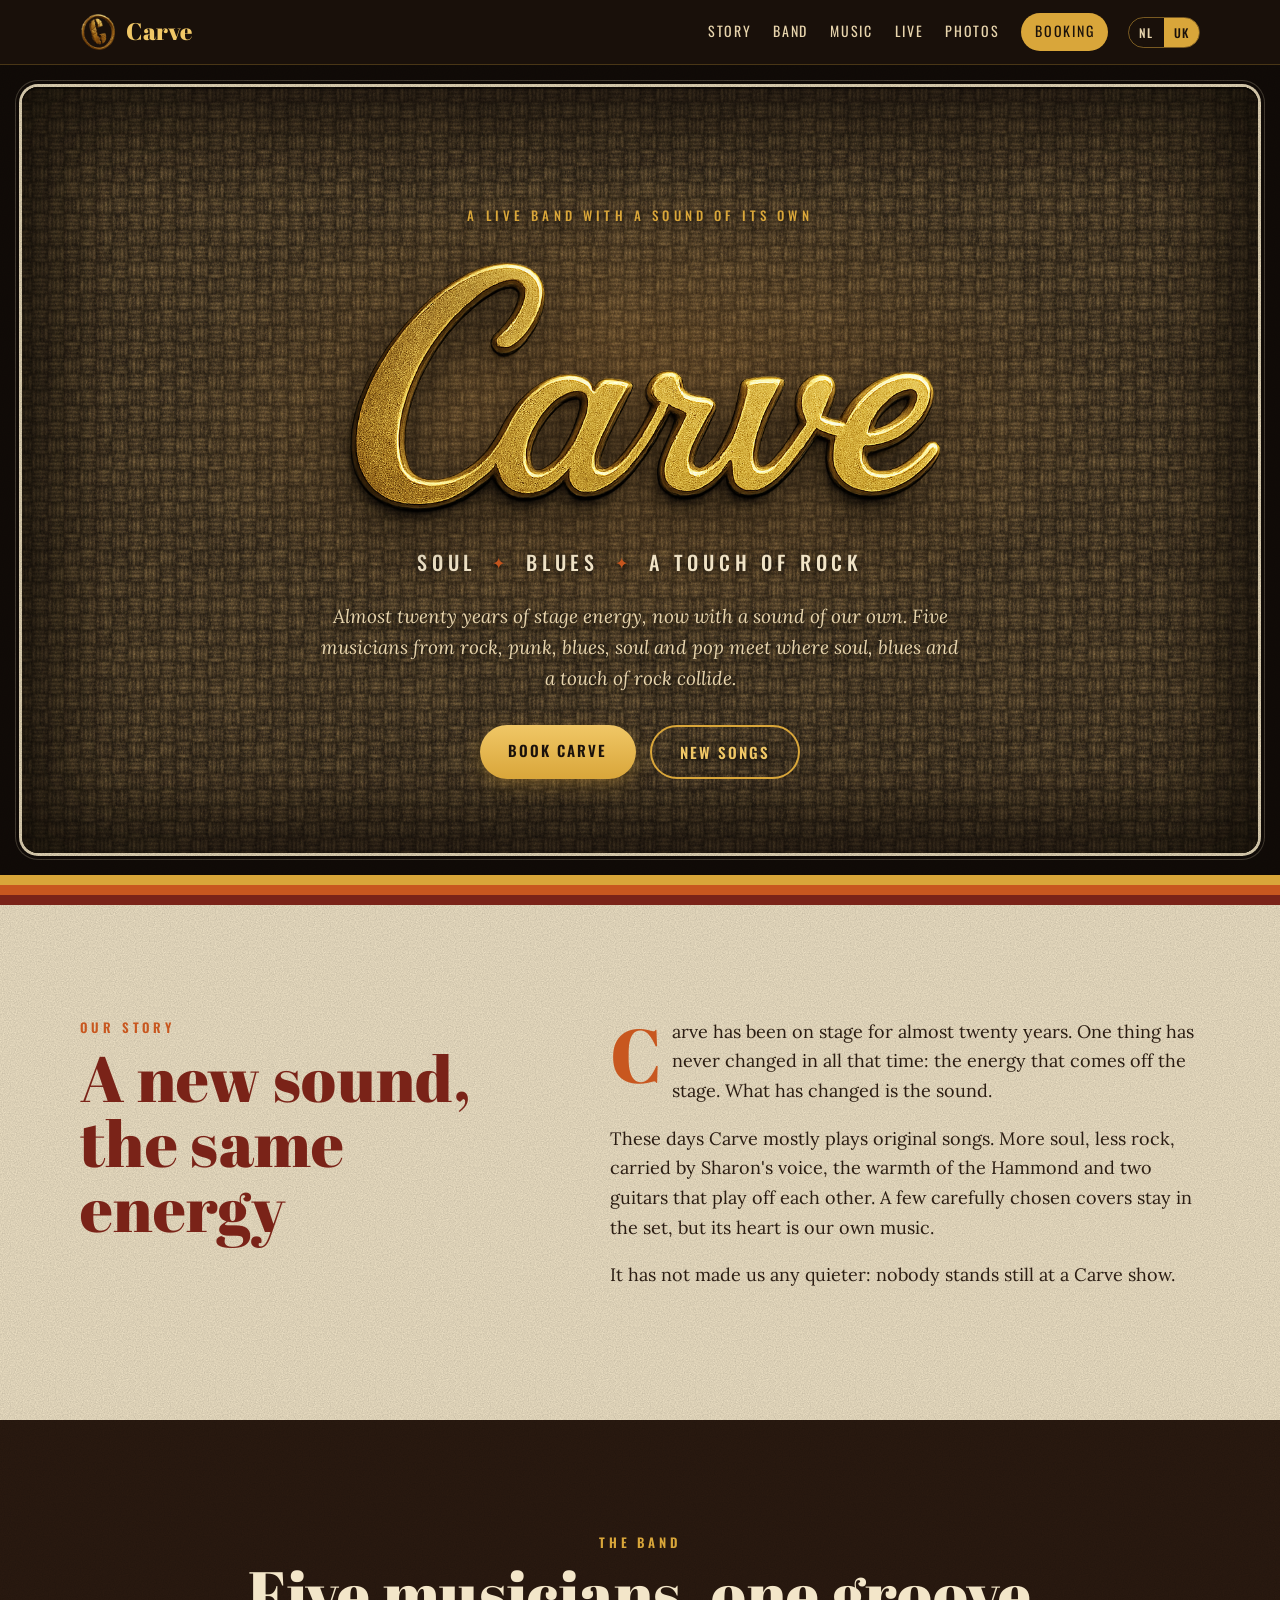
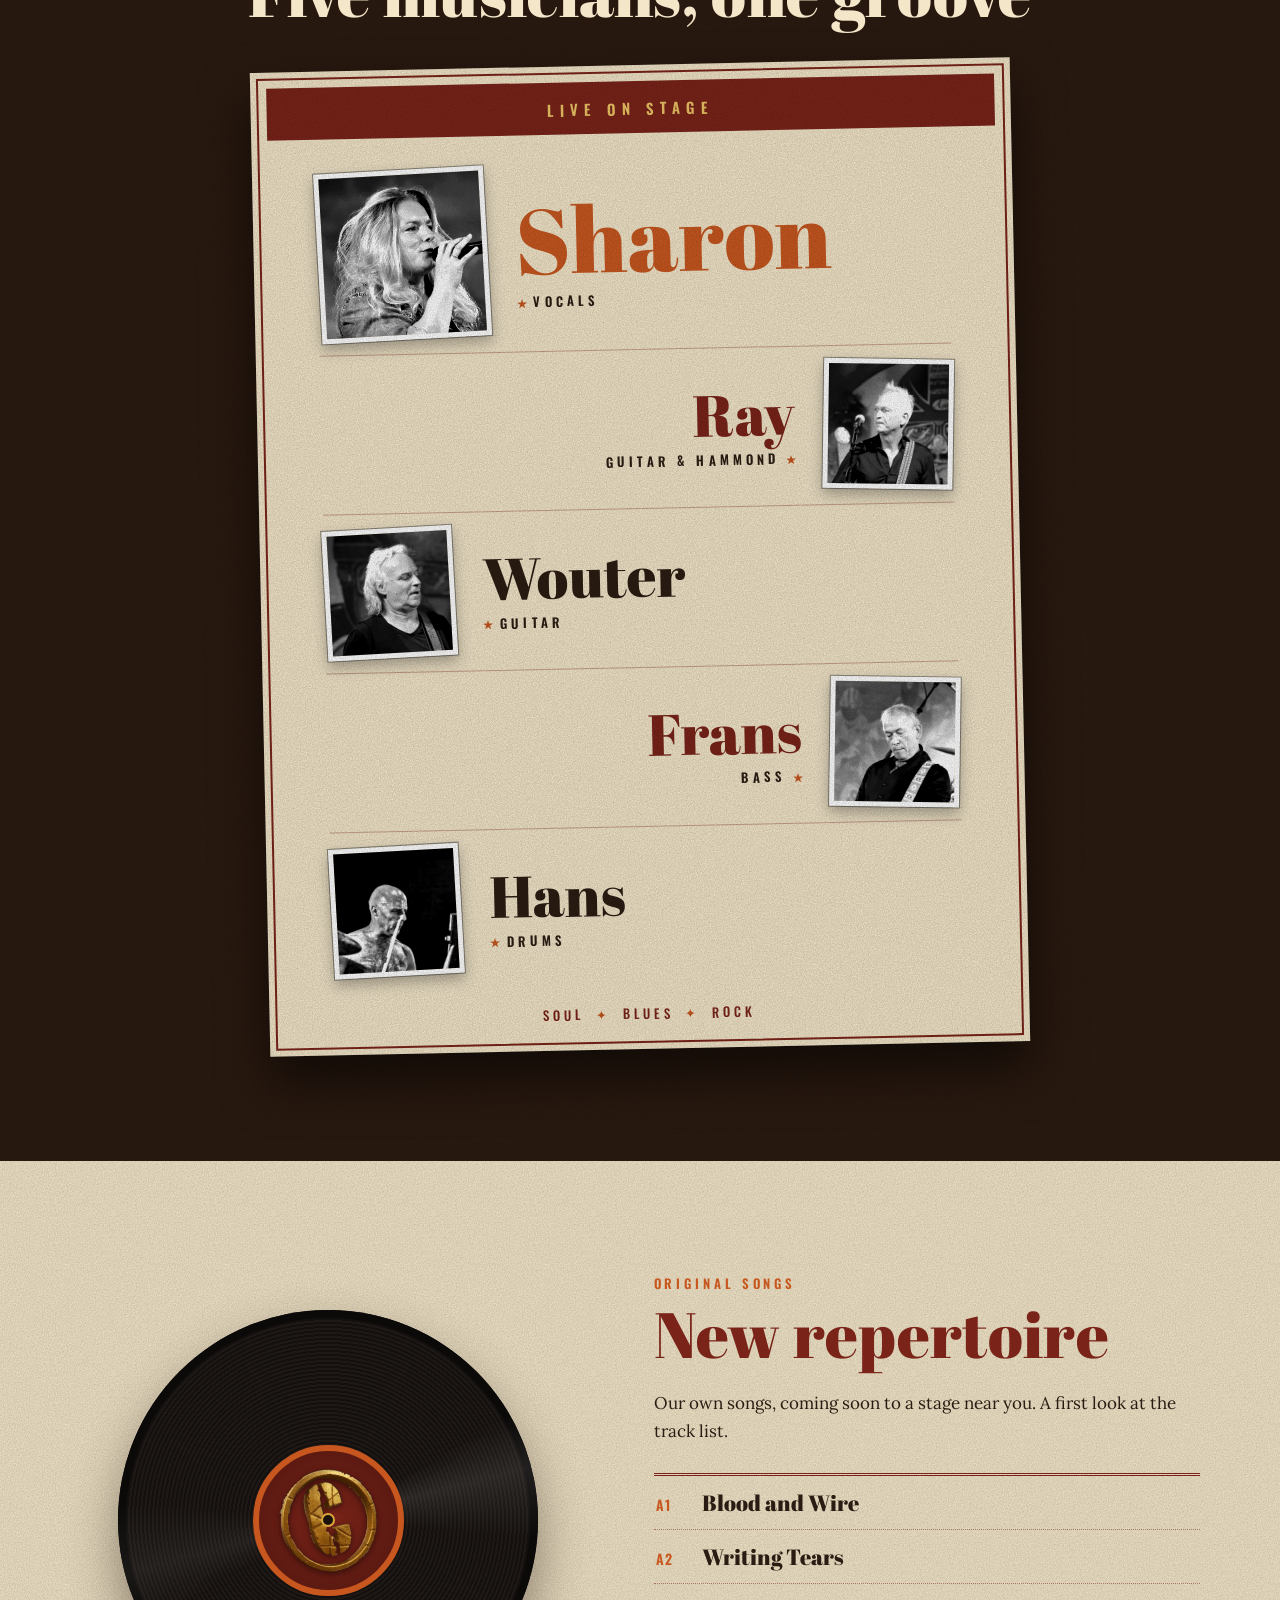
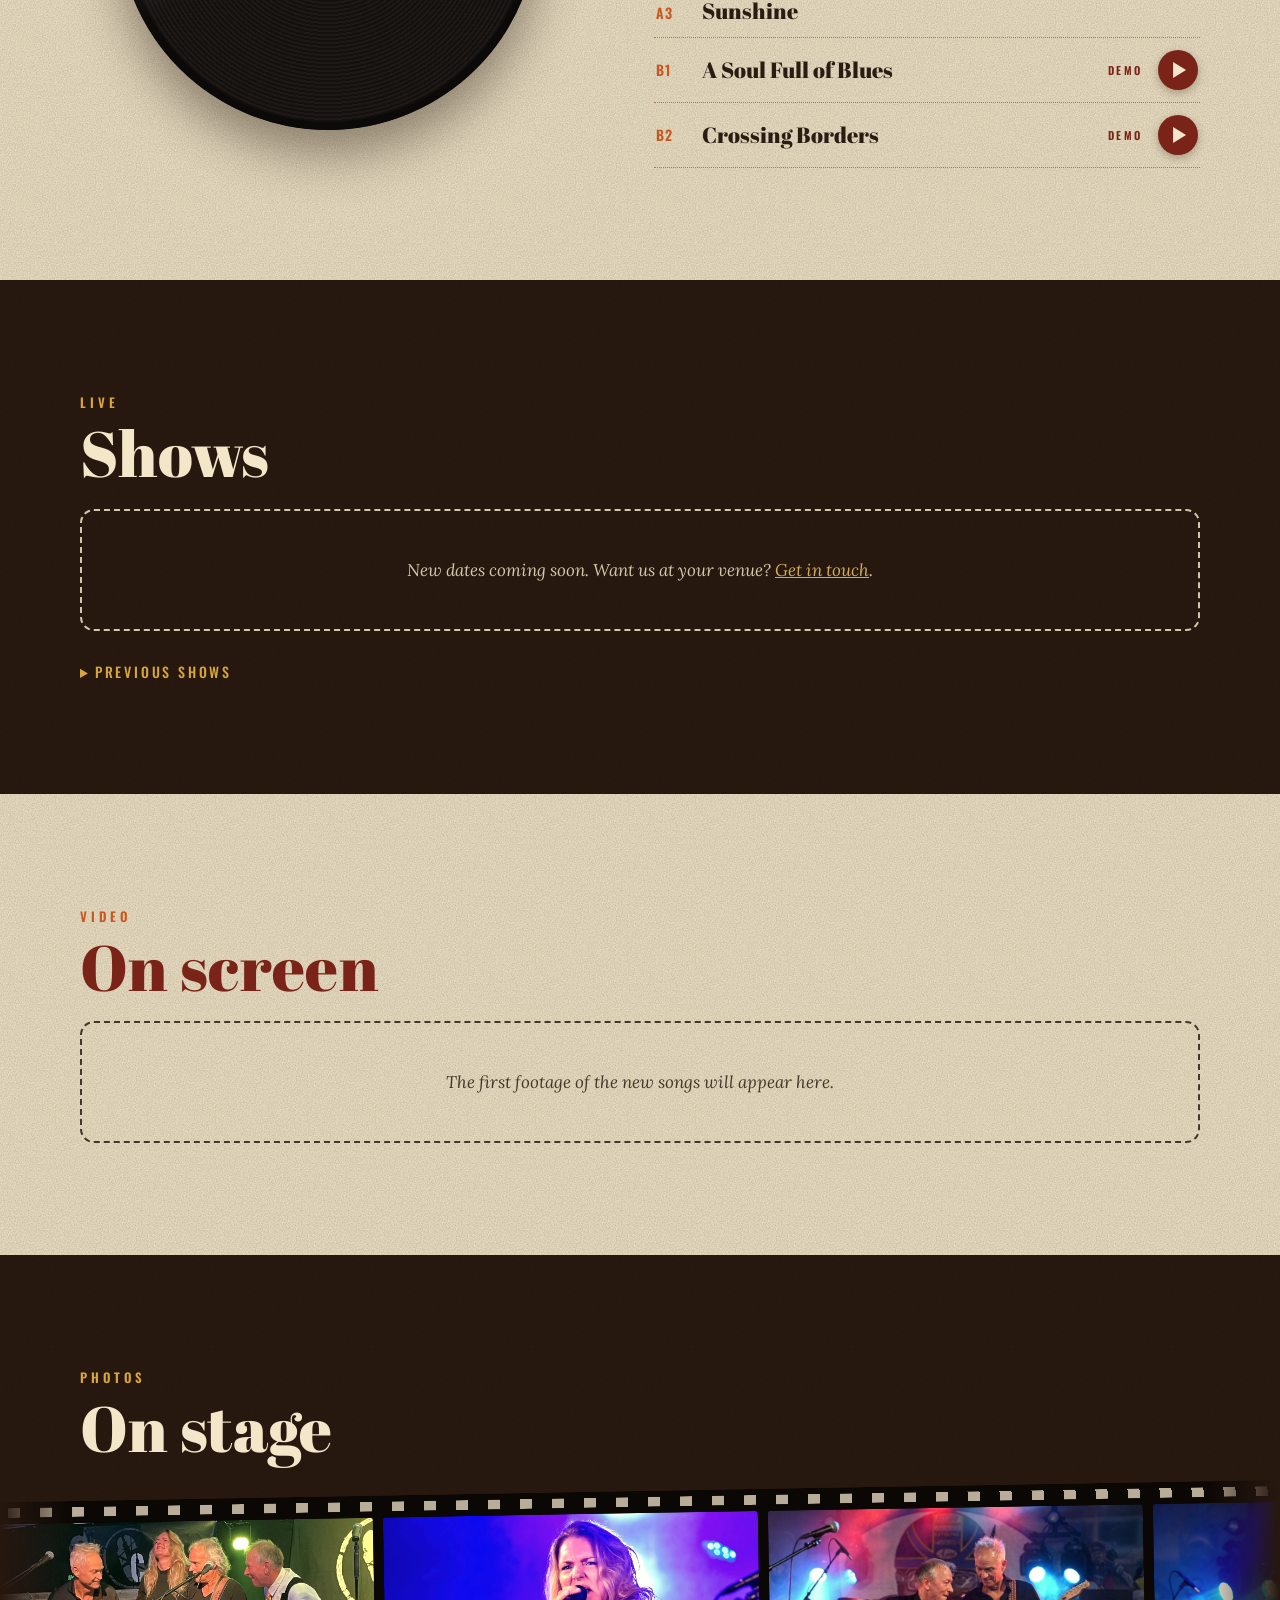
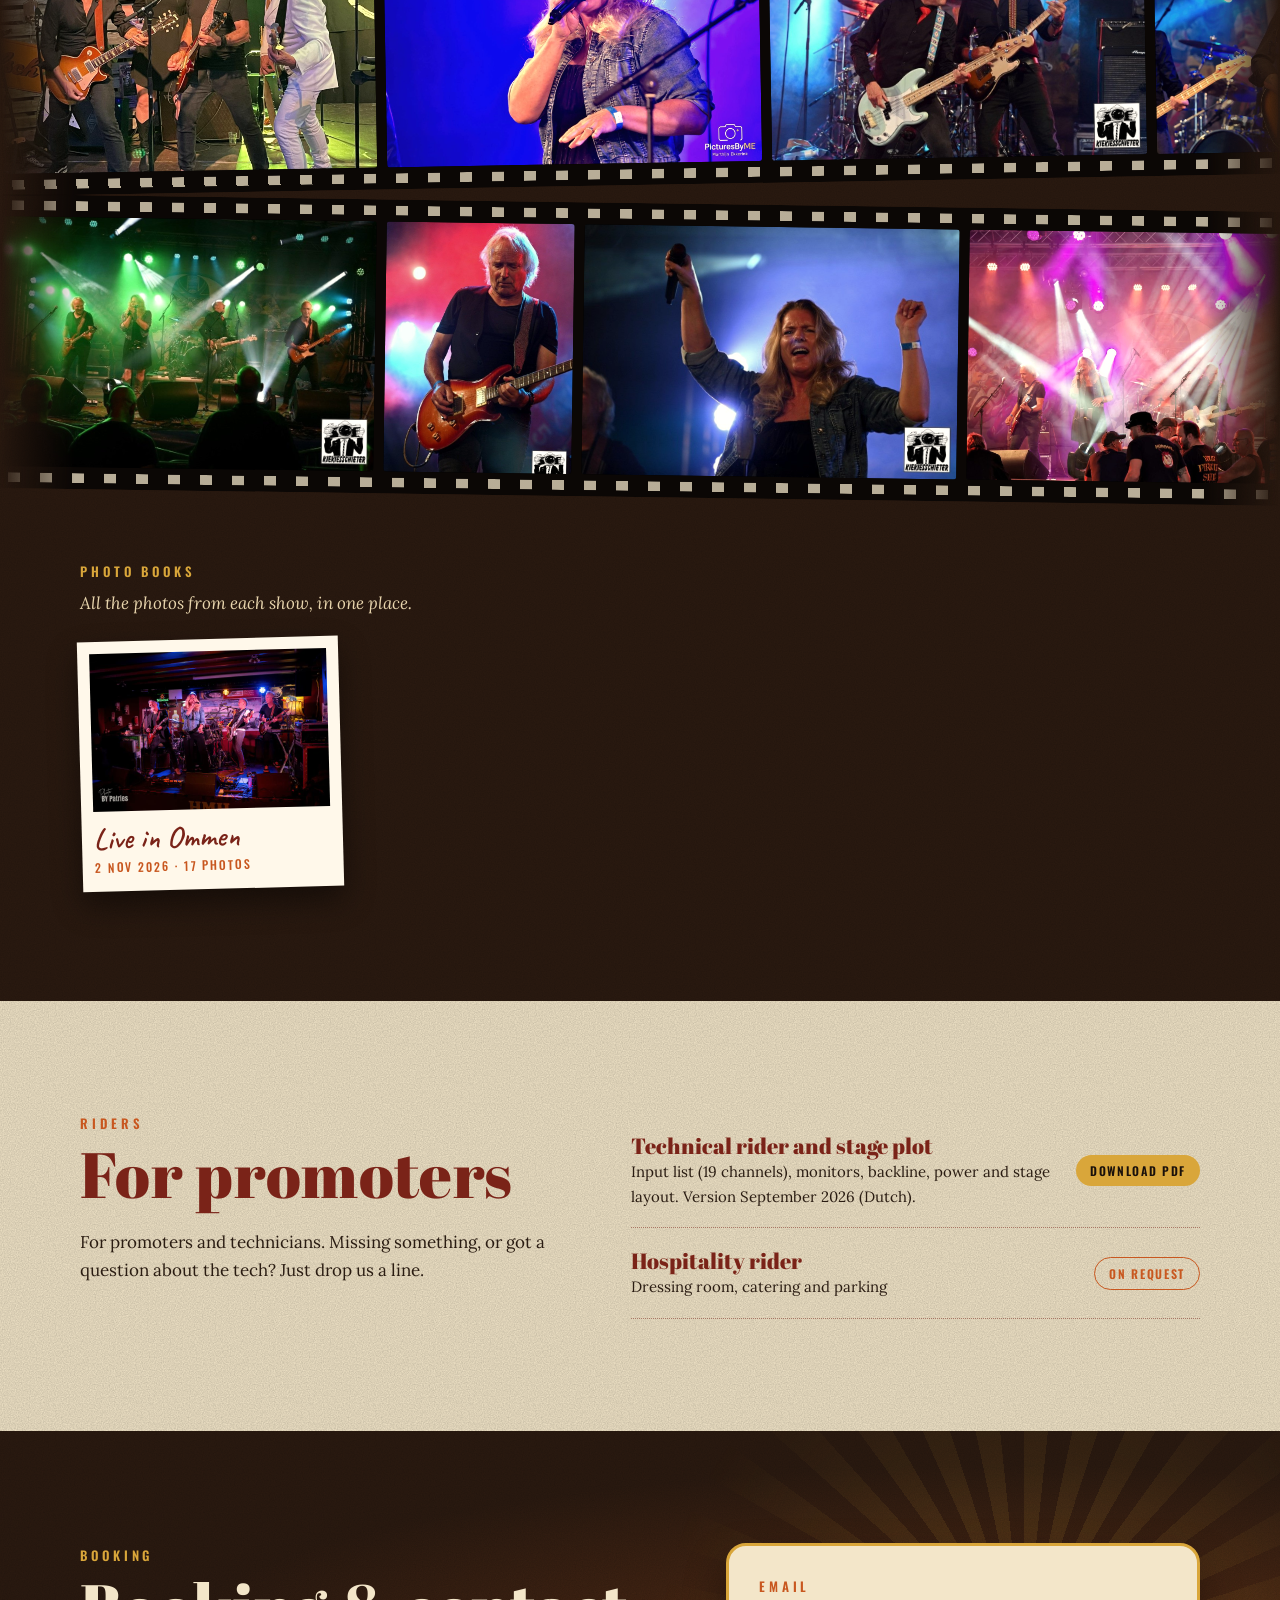
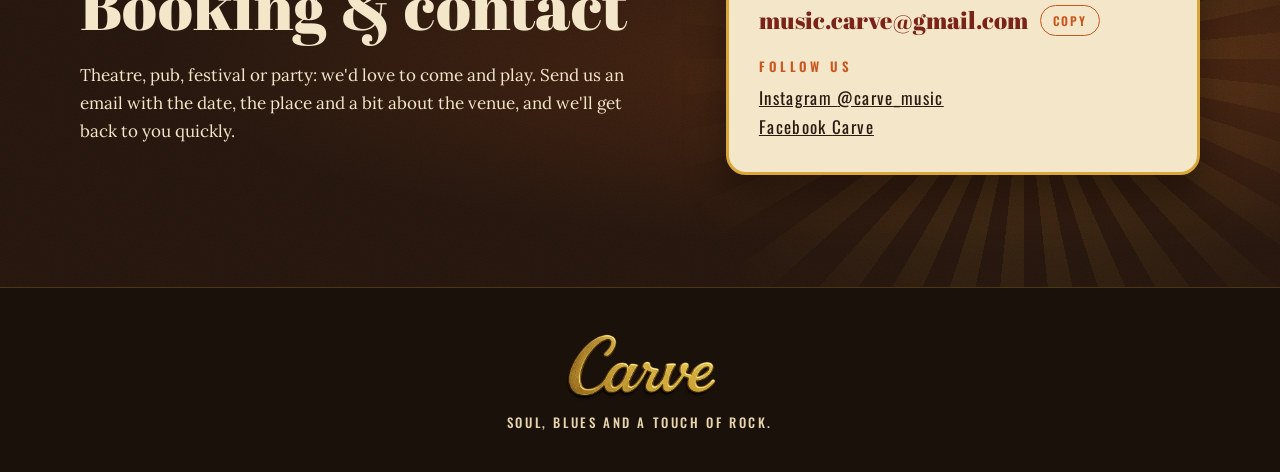
==== commit 58cc02ee: "Demo A Soul Full of Blues (v1) toegevoegd Co-Authored-By: Claude Opus 5.5 <noreply@anthropic.com> Cl" ====
--- a/index.html
+++ b/index.html
@@ -44,7 +44,7 @@
 <link rel="preconnect" href="https://fonts.googleapis.com">
 <link rel="preconnect" href="https://fonts.gstatic.com" crossorigin>
 <link rel="stylesheet" href="https://fonts.googleapis.com/css2?family=Abril+Fatface&family=Caveat:wght@600&family=Oswald:wght@400;500;600&family=Lora:ital,wght@0,400;0,600;1,400&display=swap">
-<link rel="stylesheet" href="style.css?v=20261108c">
+<link rel="stylesheet" href="style.css?v=20261108e">
 </head>
 <body>
 
@@ -224,7 +224,7 @@
   <p class="lb-onder"><span id="lichtbak-tekst"></span> <span id="lichtbak-tel"></span></p>
 </dialog>
 
-<script src="gegevens.js?v=20261108c"></script>
-<script src="site.js?v=20261108c"></script>
+<script src="gegevens.js?v=20261108e"></script>
+<script src="site.js?v=20261108e"></script>
 </body>
 </html>
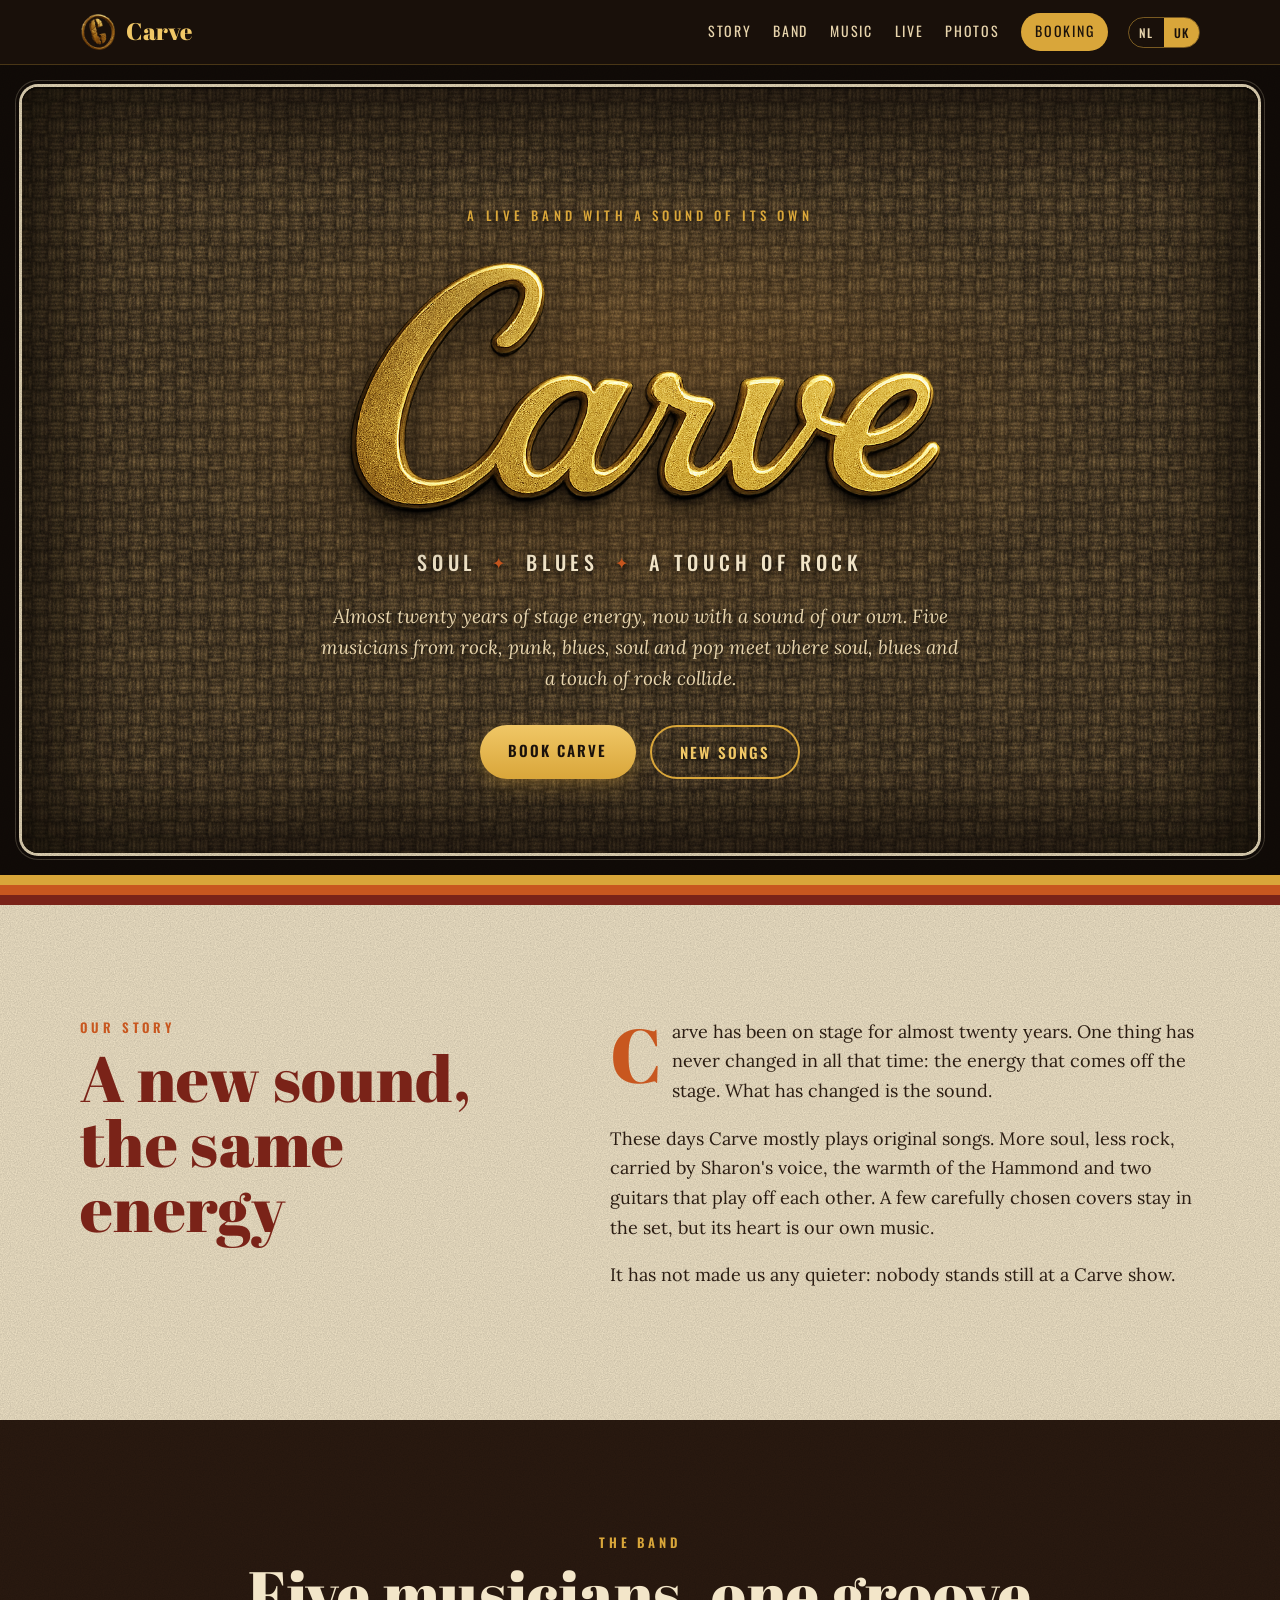
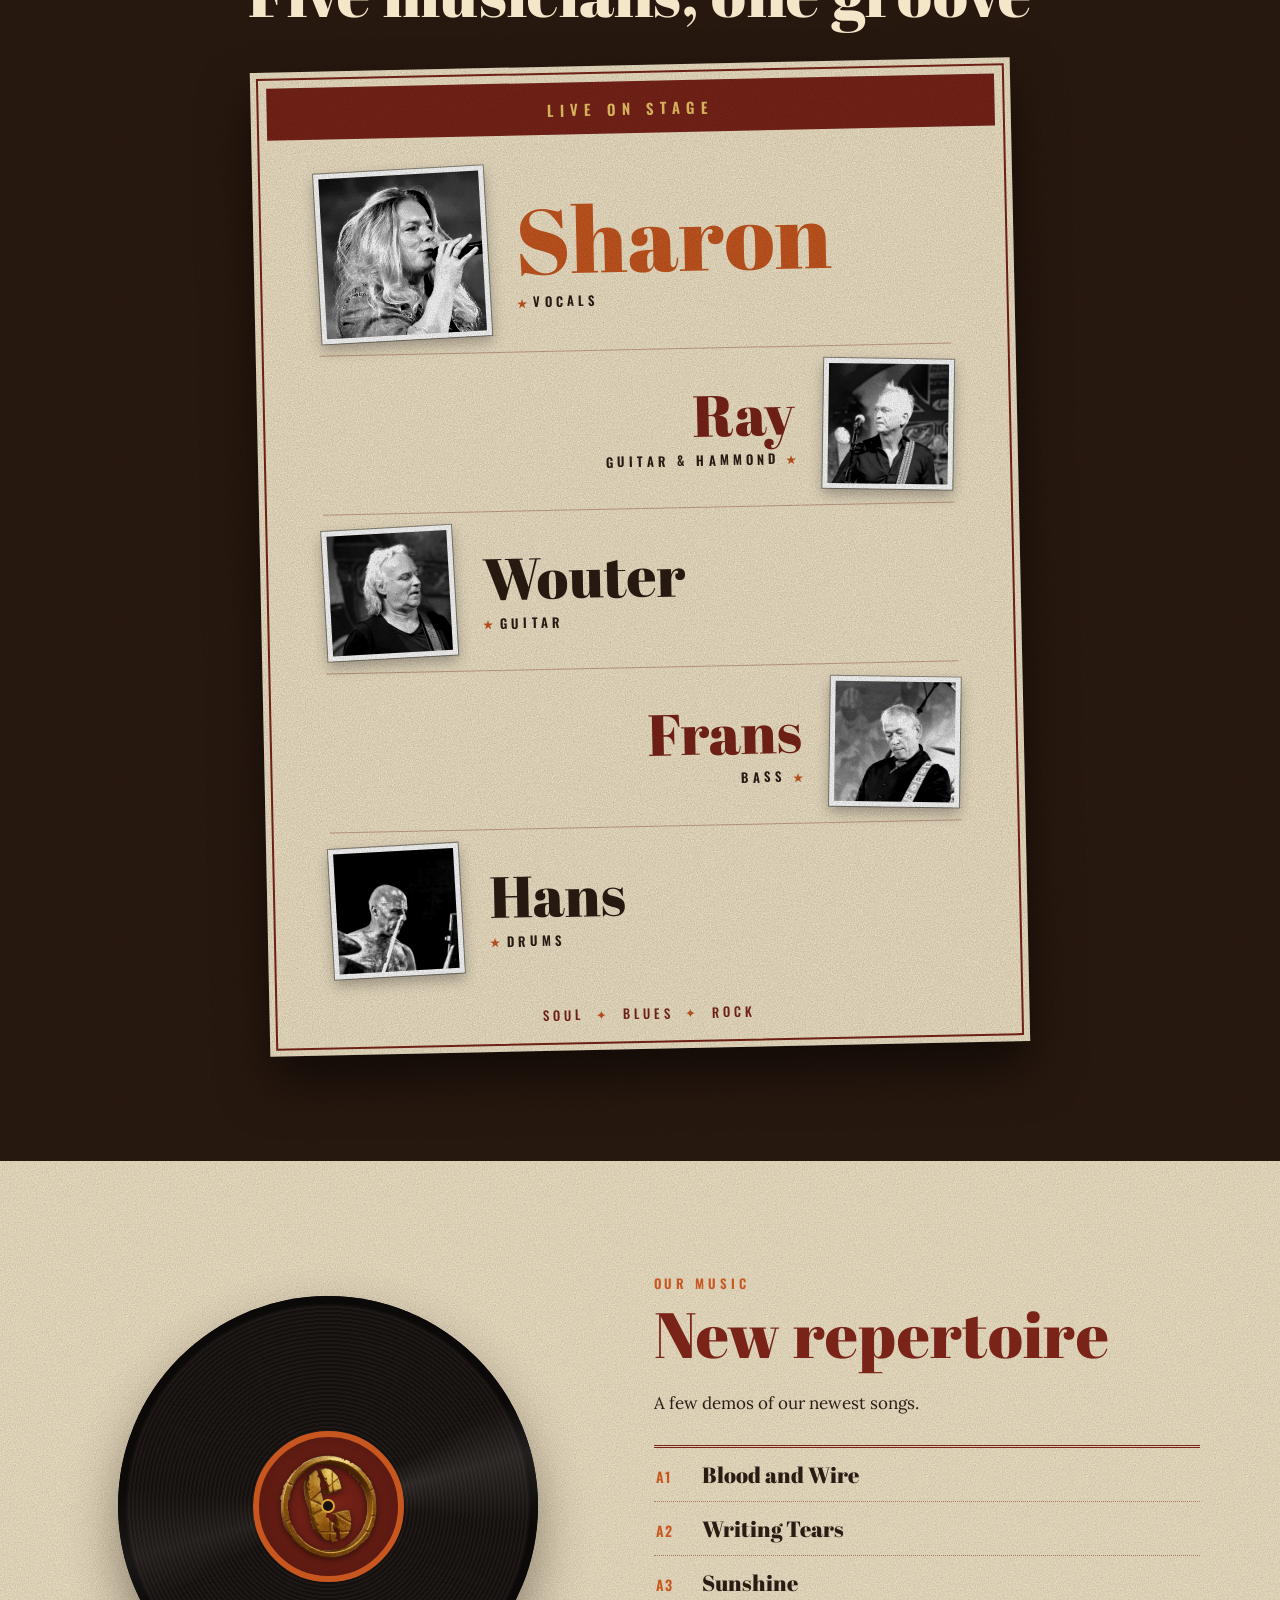
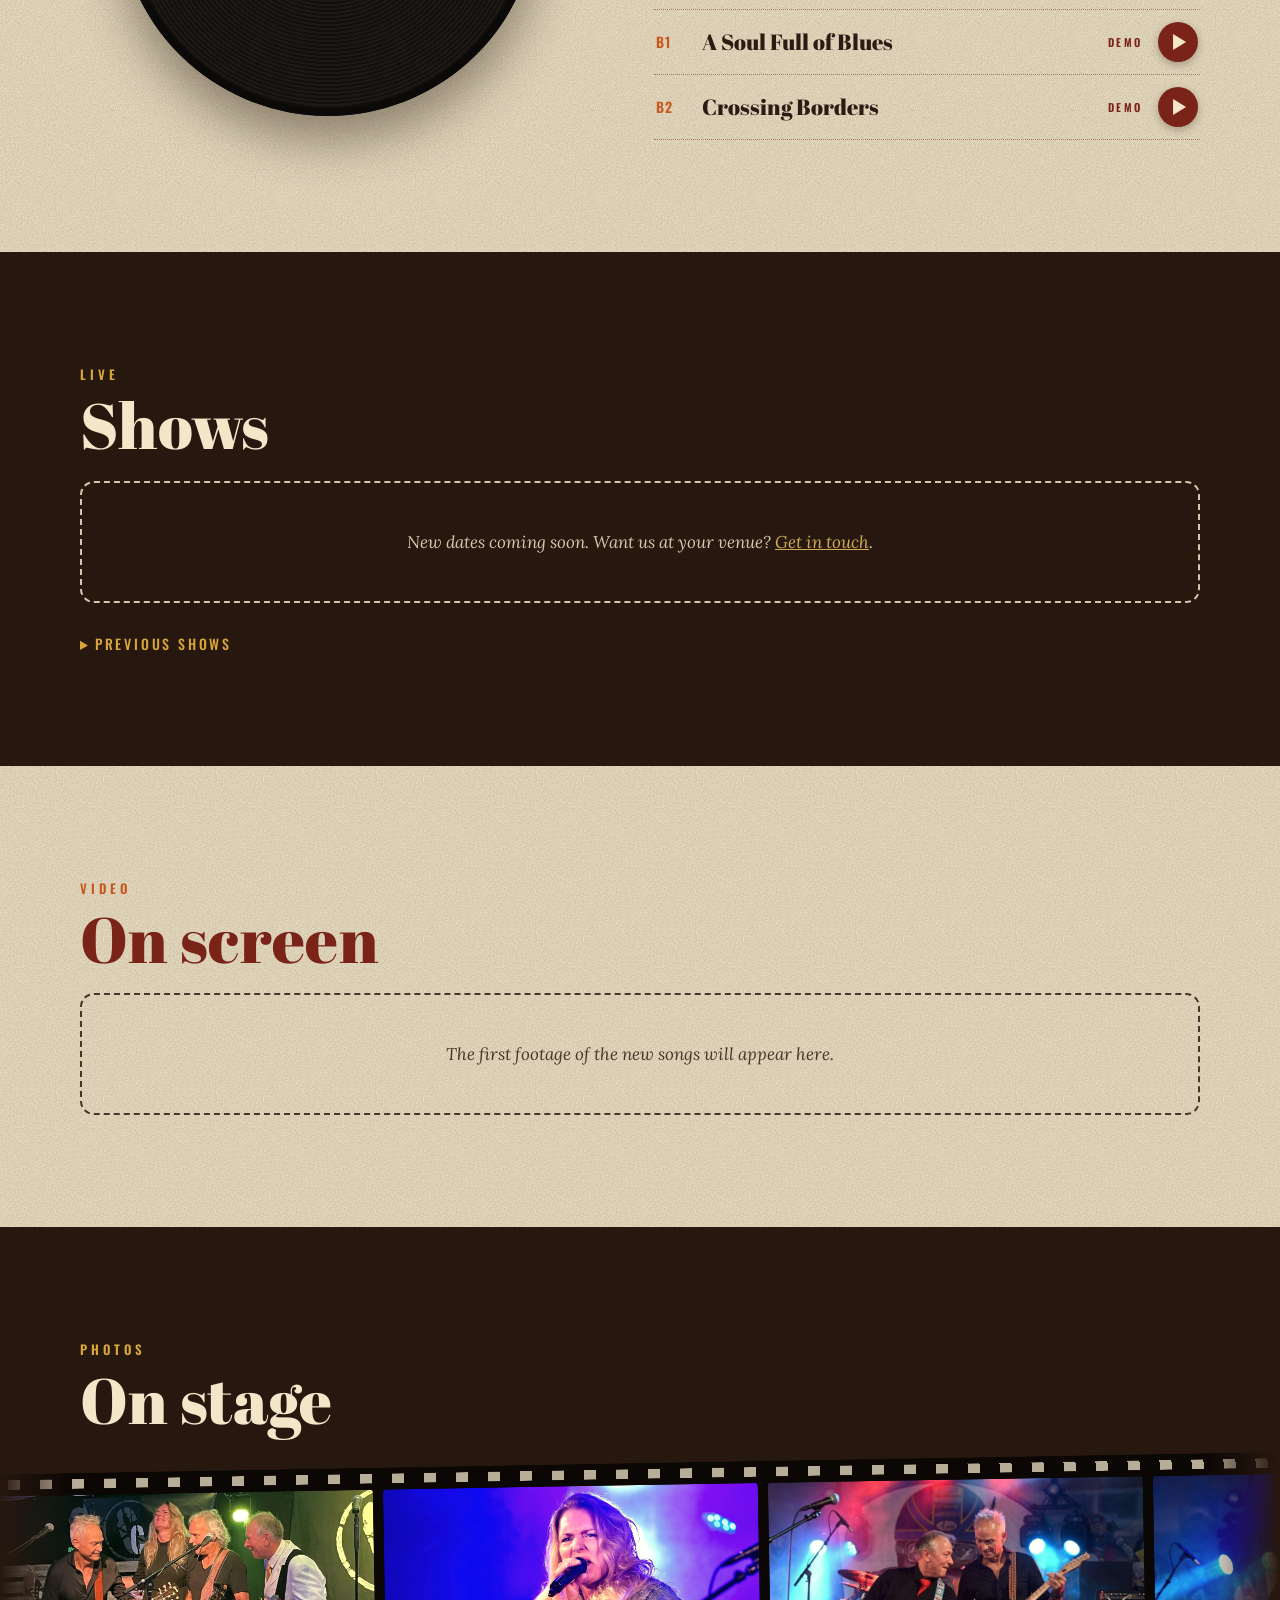
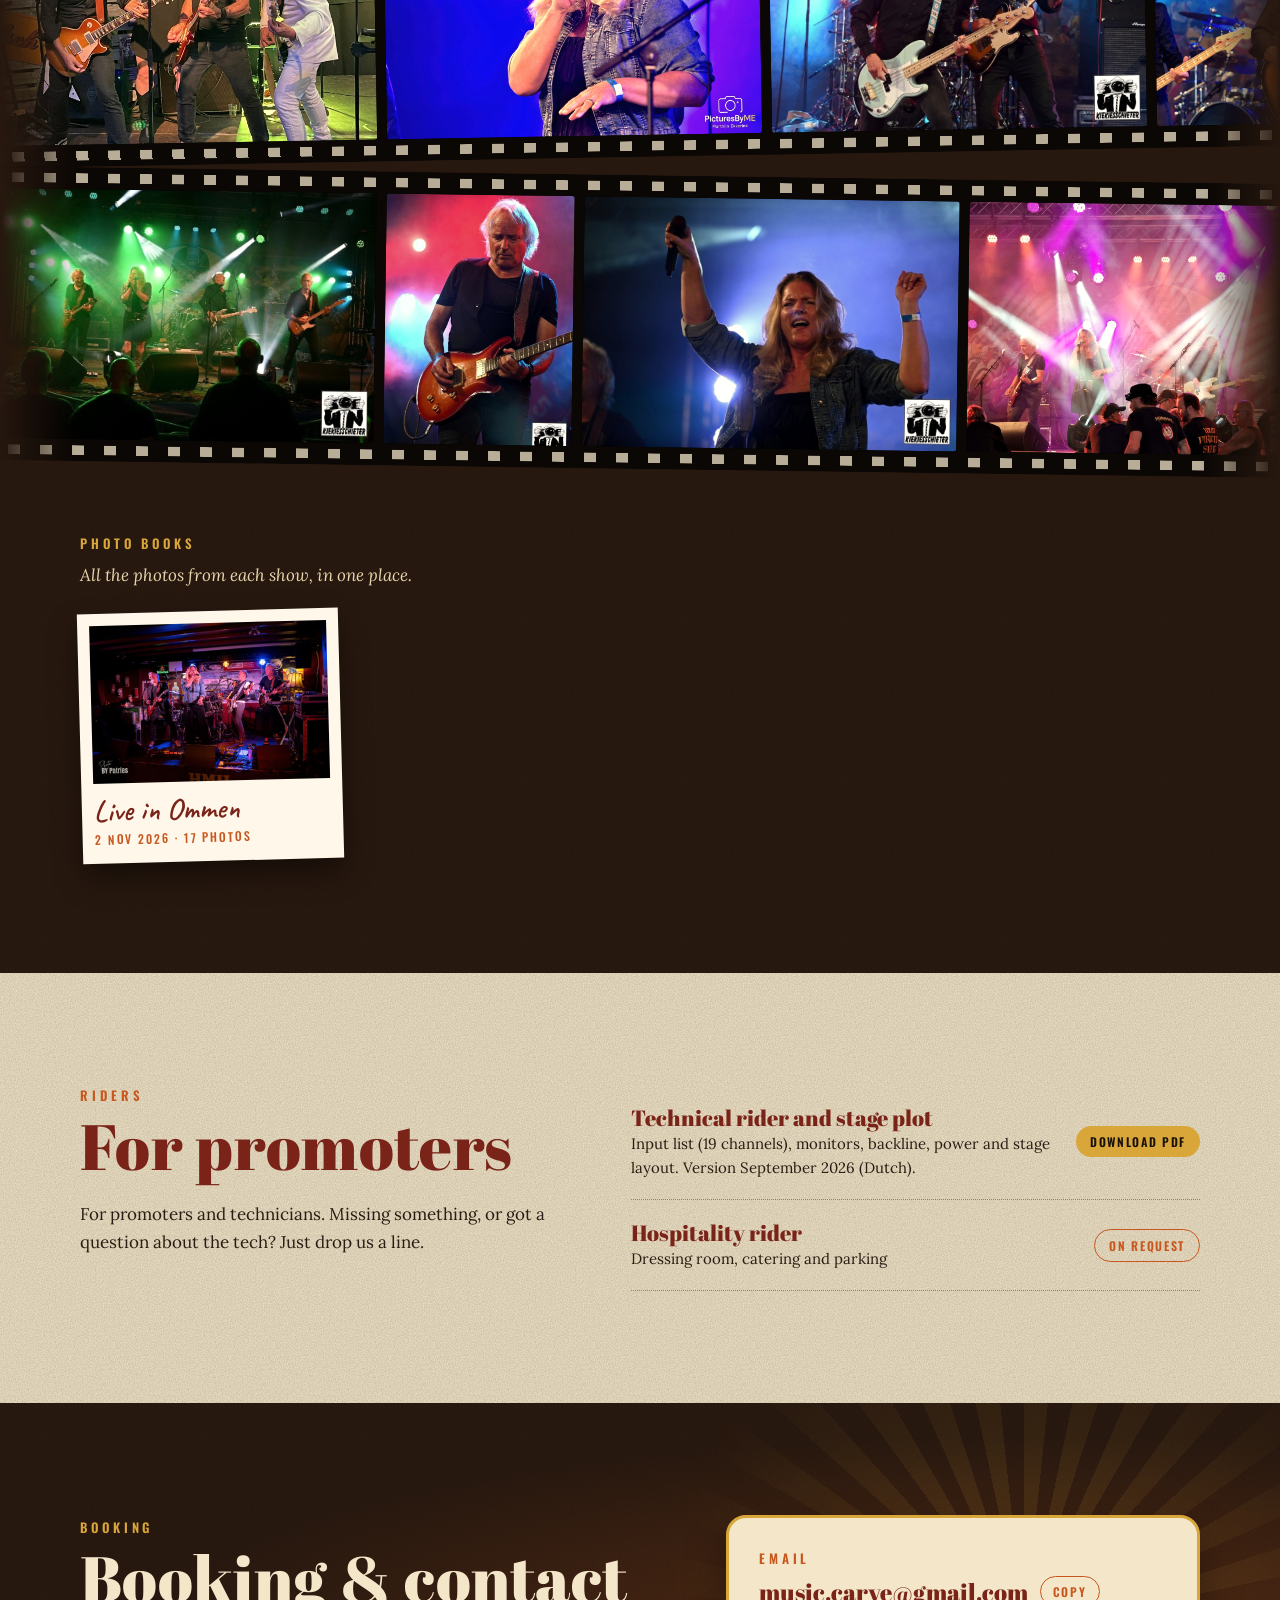
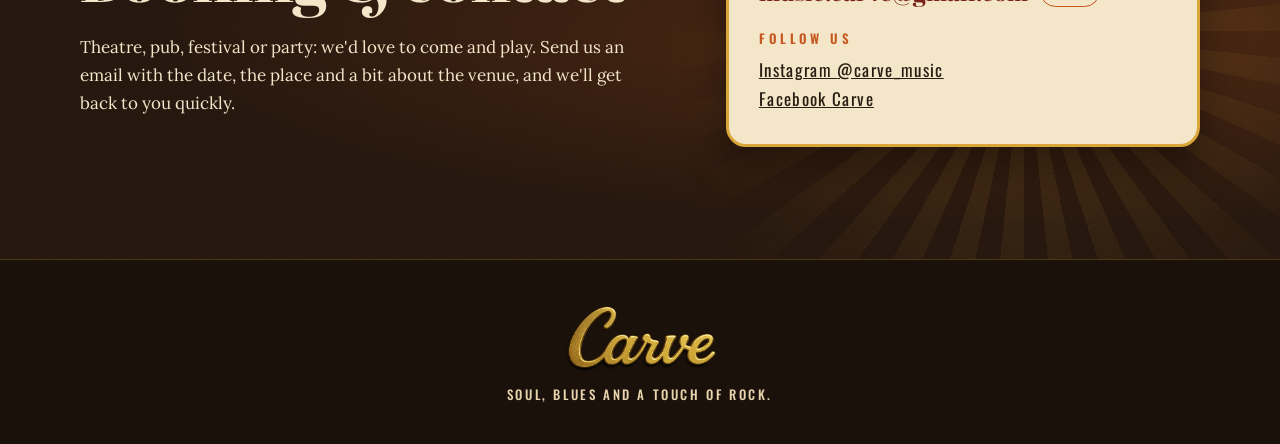
==== commit 305fc73d: "Muzieksectie: 'Onze muziek' en nieuwe intro over de demo's Co-Authored-By: Claude Opus 5.5 <noreply@" ====
--- a/index.html
+++ b/index.html
@@ -44,7 +44,7 @@
 <link rel="preconnect" href="https://fonts.googleapis.com">
 <link rel="preconnect" href="https://fonts.gstatic.com" crossorigin>
 <link rel="stylesheet" href="https://fonts.googleapis.com/css2?family=Abril+Fatface&family=Caveat:wght@600&family=Oswald:wght@400;500;600&family=Lora:ital,wght@0,400;0,600;1,400&display=swap">
-<link rel="stylesheet" href="style.css?v=20261108e">
+<link rel="stylesheet" href="style.css?v=20261108f">
 </head>
 <body>
 
@@ -123,9 +123,9 @@
         <div class="vinyl"><div class="etiket"><img src="img/embleem.png" alt=""></div></div>
       </div>
       <div class="hoes">
-        <p class="label" data-t="muziek.label">Eigen werk</p>
+        <p class="label" data-t="muziek.label">Onze muziek</p>
         <h2 class="kop" data-t="muziek.kop">Nieuw repertoire</h2>
-        <p class="sectie-intro" data-t="muziek.intro">Onze eigen nummers, binnenkort live te horen. Hier een eerste blik op de tracklist.</p>
+        <p class="sectie-intro" data-t="muziek.intro">Hier een aantal demo's van onze nieuwste nummers.</p>
         <ol class="tracks" id="tracks"></ol>
       </div>
     </div>
@@ -224,7 +224,7 @@
   <p class="lb-onder"><span id="lichtbak-tekst"></span> <span id="lichtbak-tel"></span></p>
 </dialog>
 
-<script src="gegevens.js?v=20261108e"></script>
-<script src="site.js?v=20261108e"></script>
+<script src="gegevens.js?v=20261108f"></script>
+<script src="site.js?v=20261108f"></script>
 </body>
 </html>
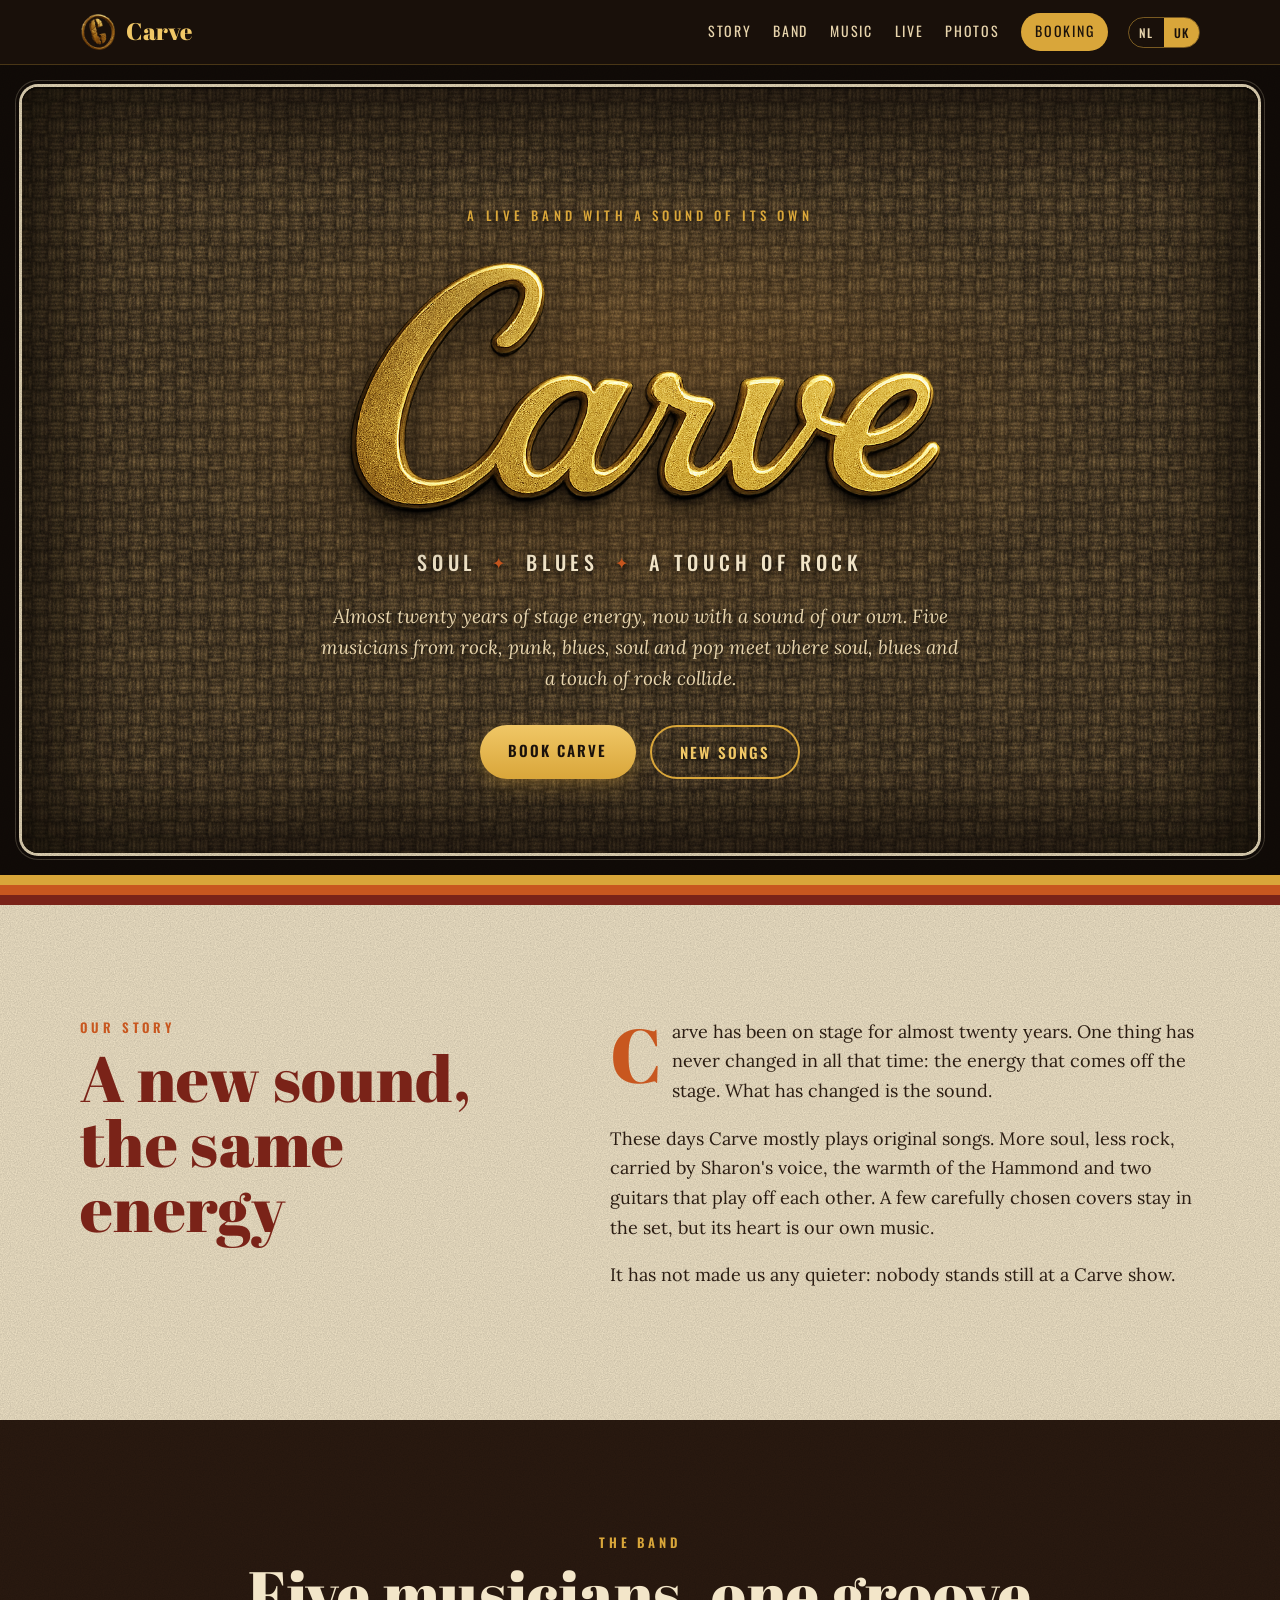
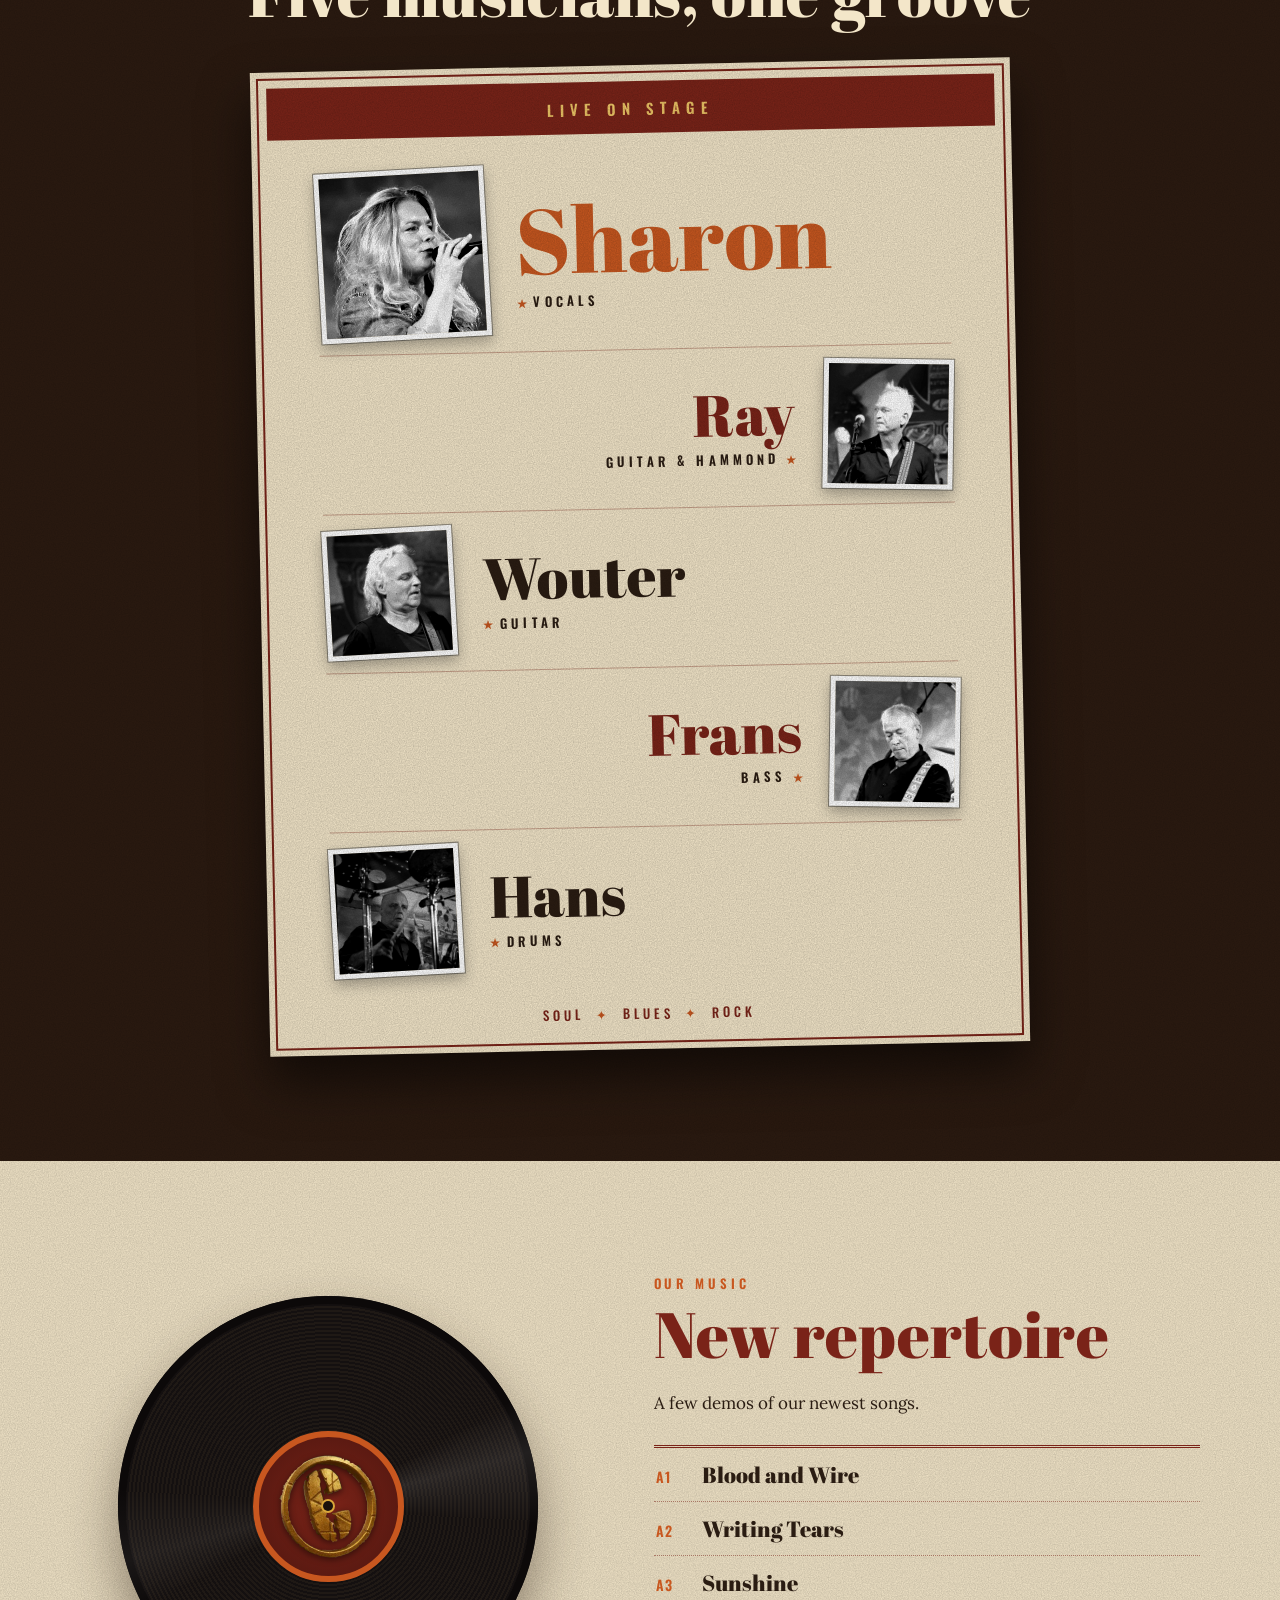
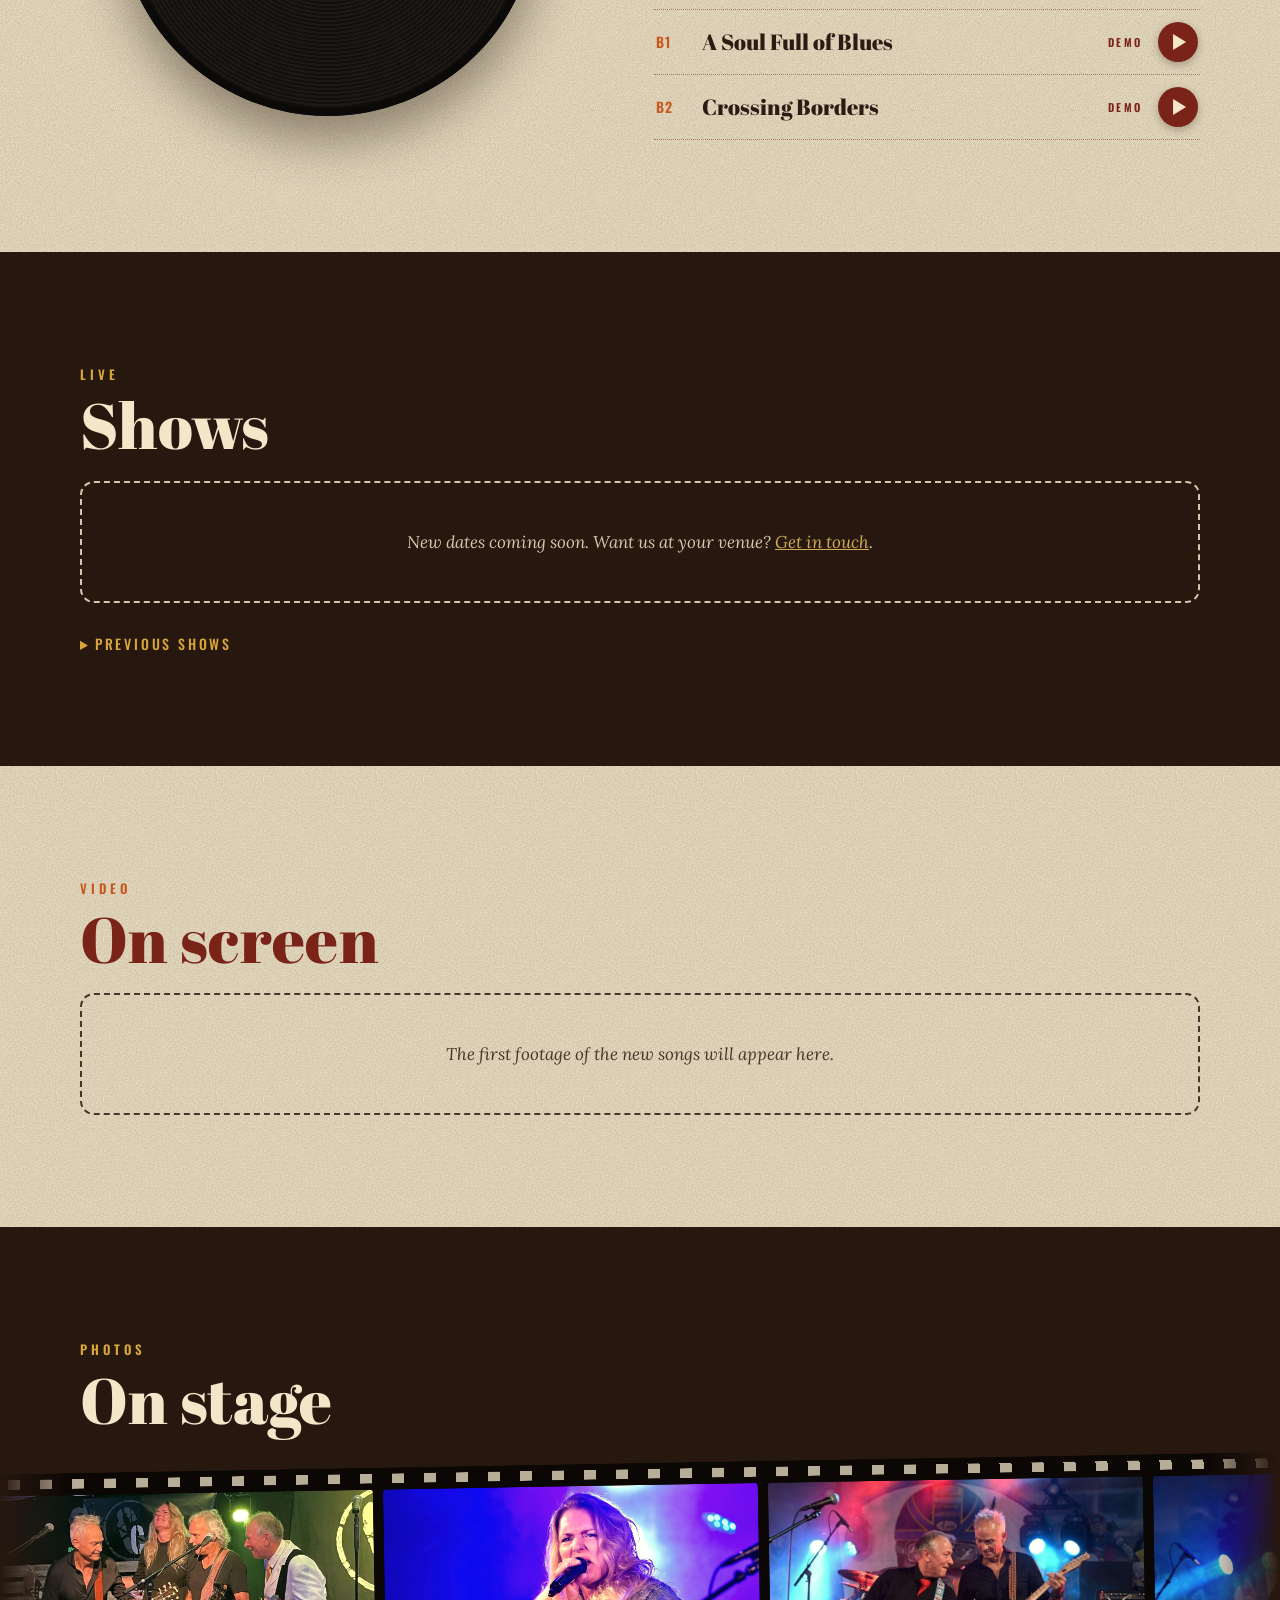
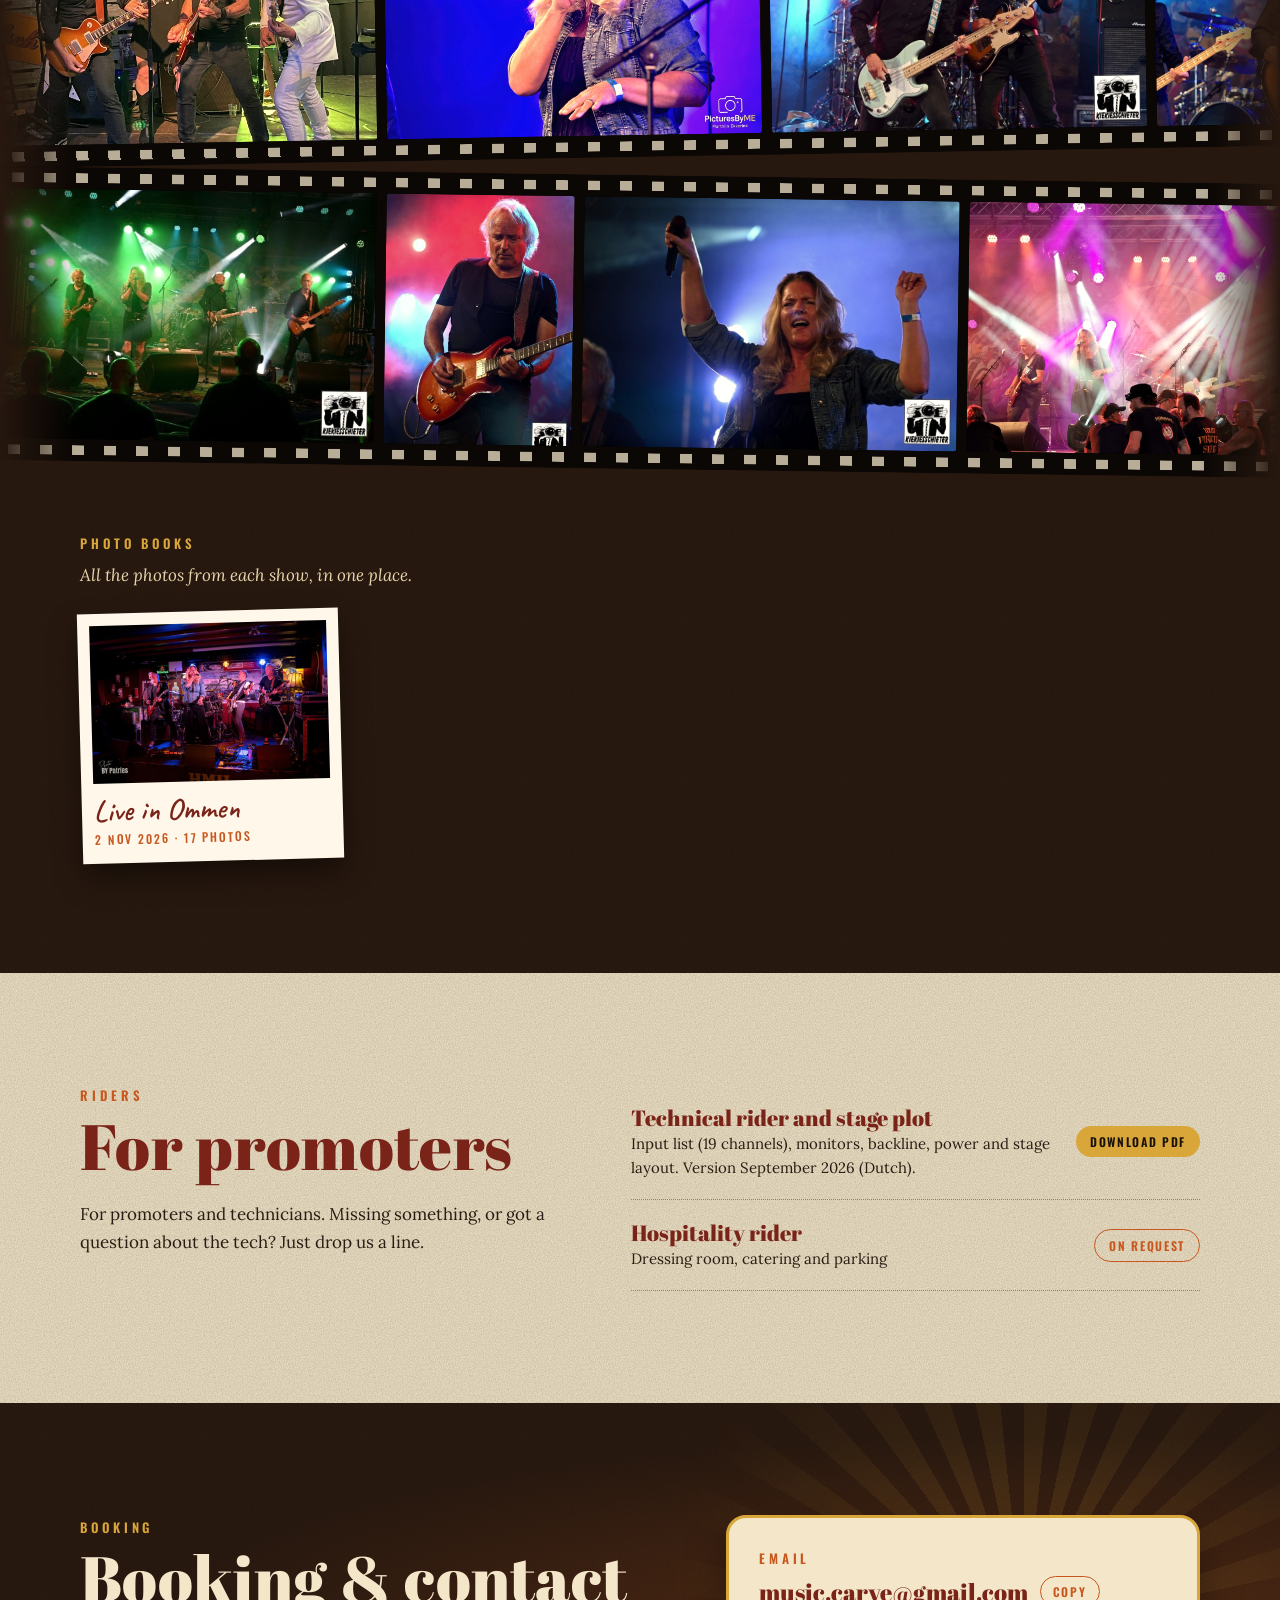
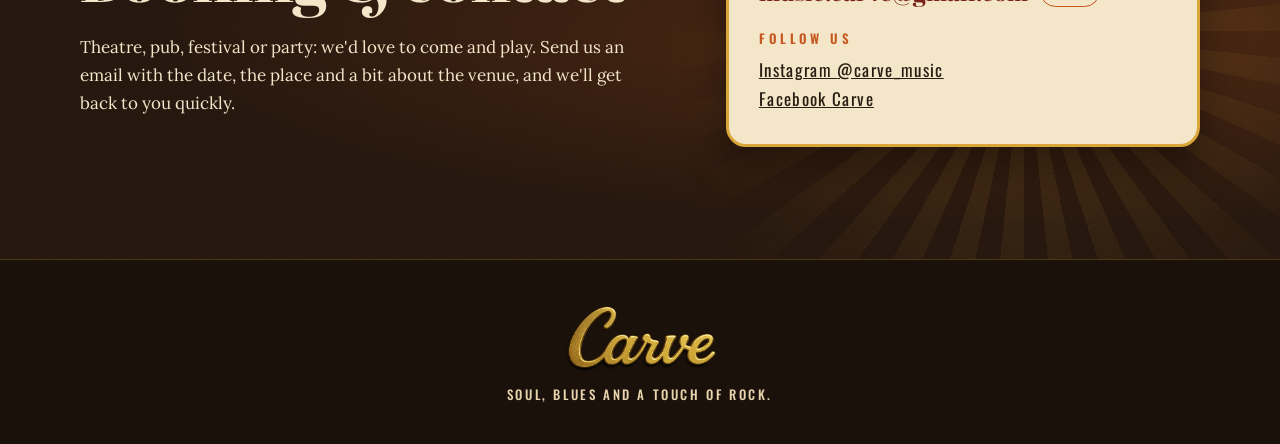
==== commit 1bacffb5: "Nieuwe portretfoto Hans (Ommen, Carve-12) Co-Authored-By: Claude Opus 5.5 <noreply@anthropic.com> Cl" ====
--- a/index.html
+++ b/index.html
@@ -44,7 +44,7 @@
 <link rel="preconnect" href="https://fonts.googleapis.com">
 <link rel="preconnect" href="https://fonts.gstatic.com" crossorigin>
 <link rel="stylesheet" href="https://fonts.googleapis.com/css2?family=Abril+Fatface&family=Caveat:wght@600&family=Oswald:wght@400;500;600&family=Lora:ital,wght@0,400;0,600;1,400&display=swap">
-<link rel="stylesheet" href="style.css?v=20261108f">
+<link rel="stylesheet" href="style.css?v=20261111a">
 </head>
 <body>
 
@@ -224,7 +224,7 @@
   <p class="lb-onder"><span id="lichtbak-tekst"></span> <span id="lichtbak-tel"></span></p>
 </dialog>
 
-<script src="gegevens.js?v=20261108f"></script>
-<script src="site.js?v=20261108f"></script>
+<script src="gegevens.js?v=20261111a"></script>
+<script src="site.js?v=20261111a"></script>
 </body>
 </html>
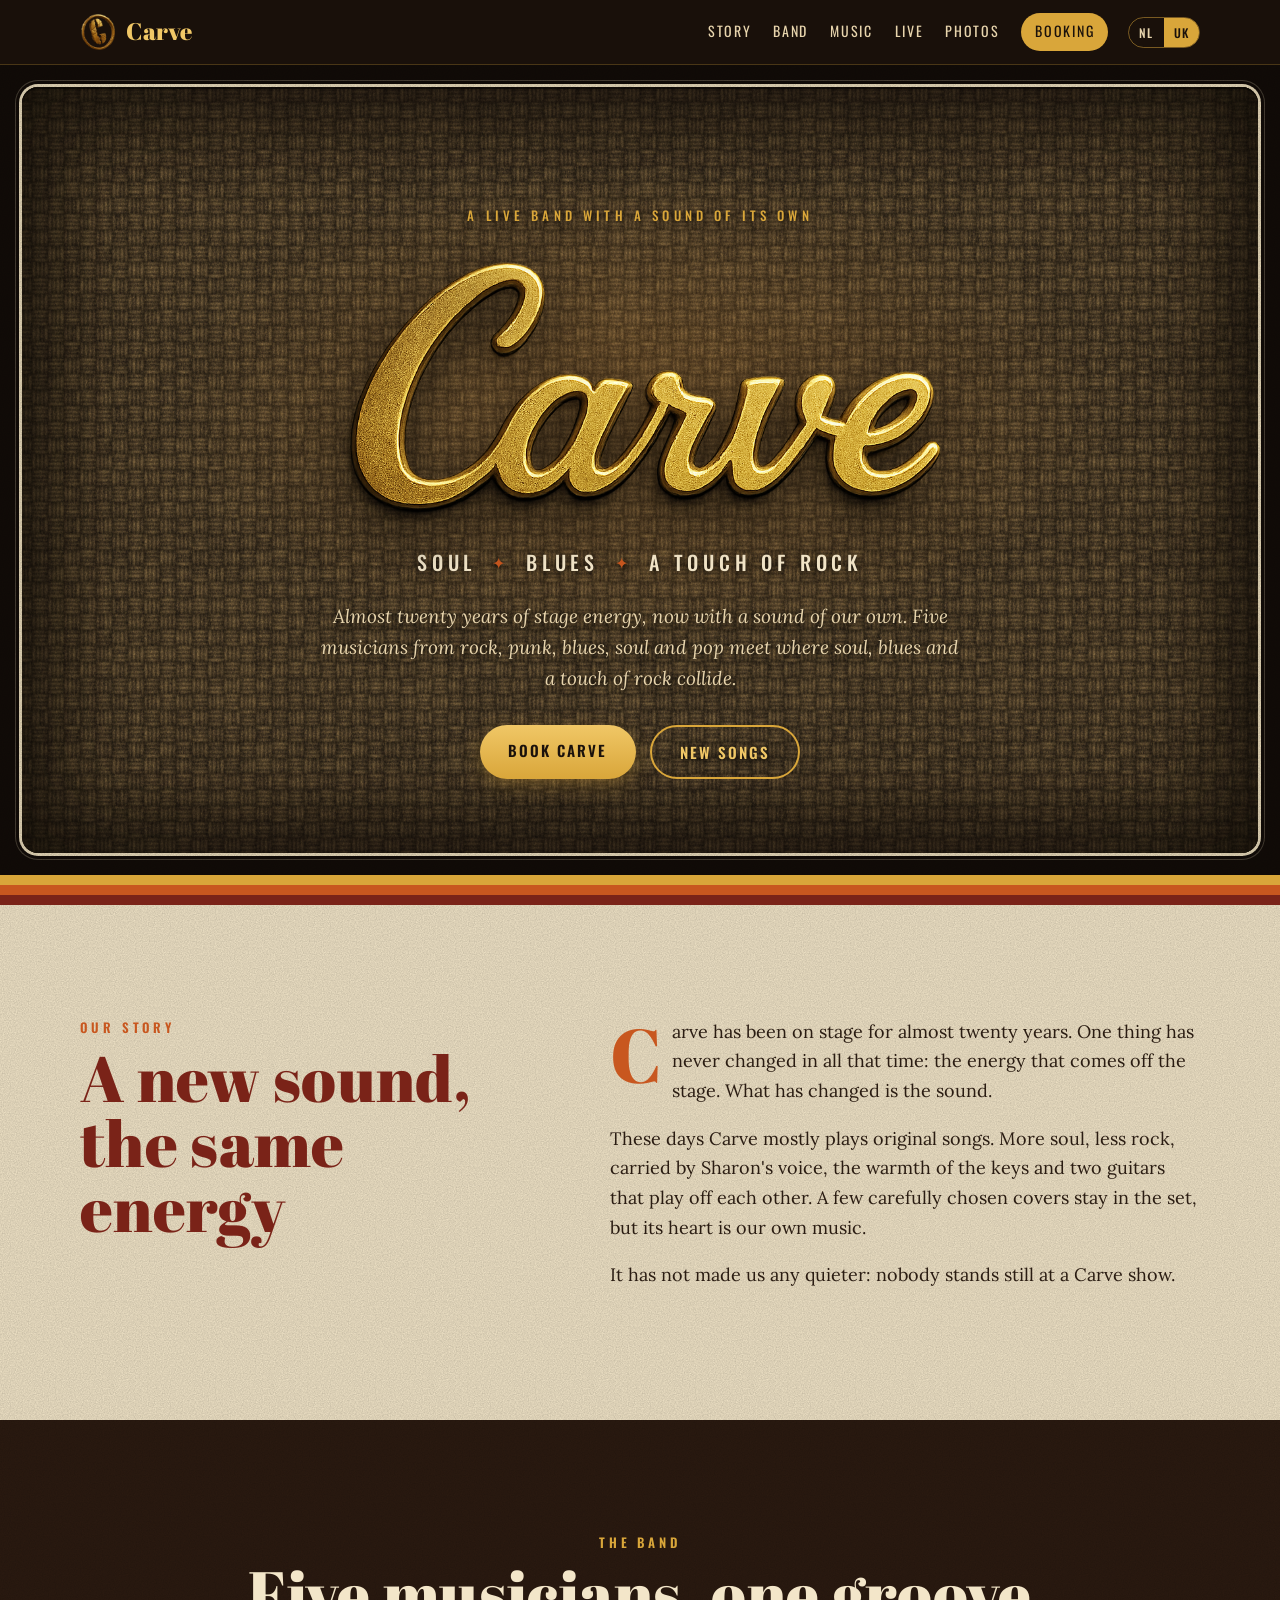
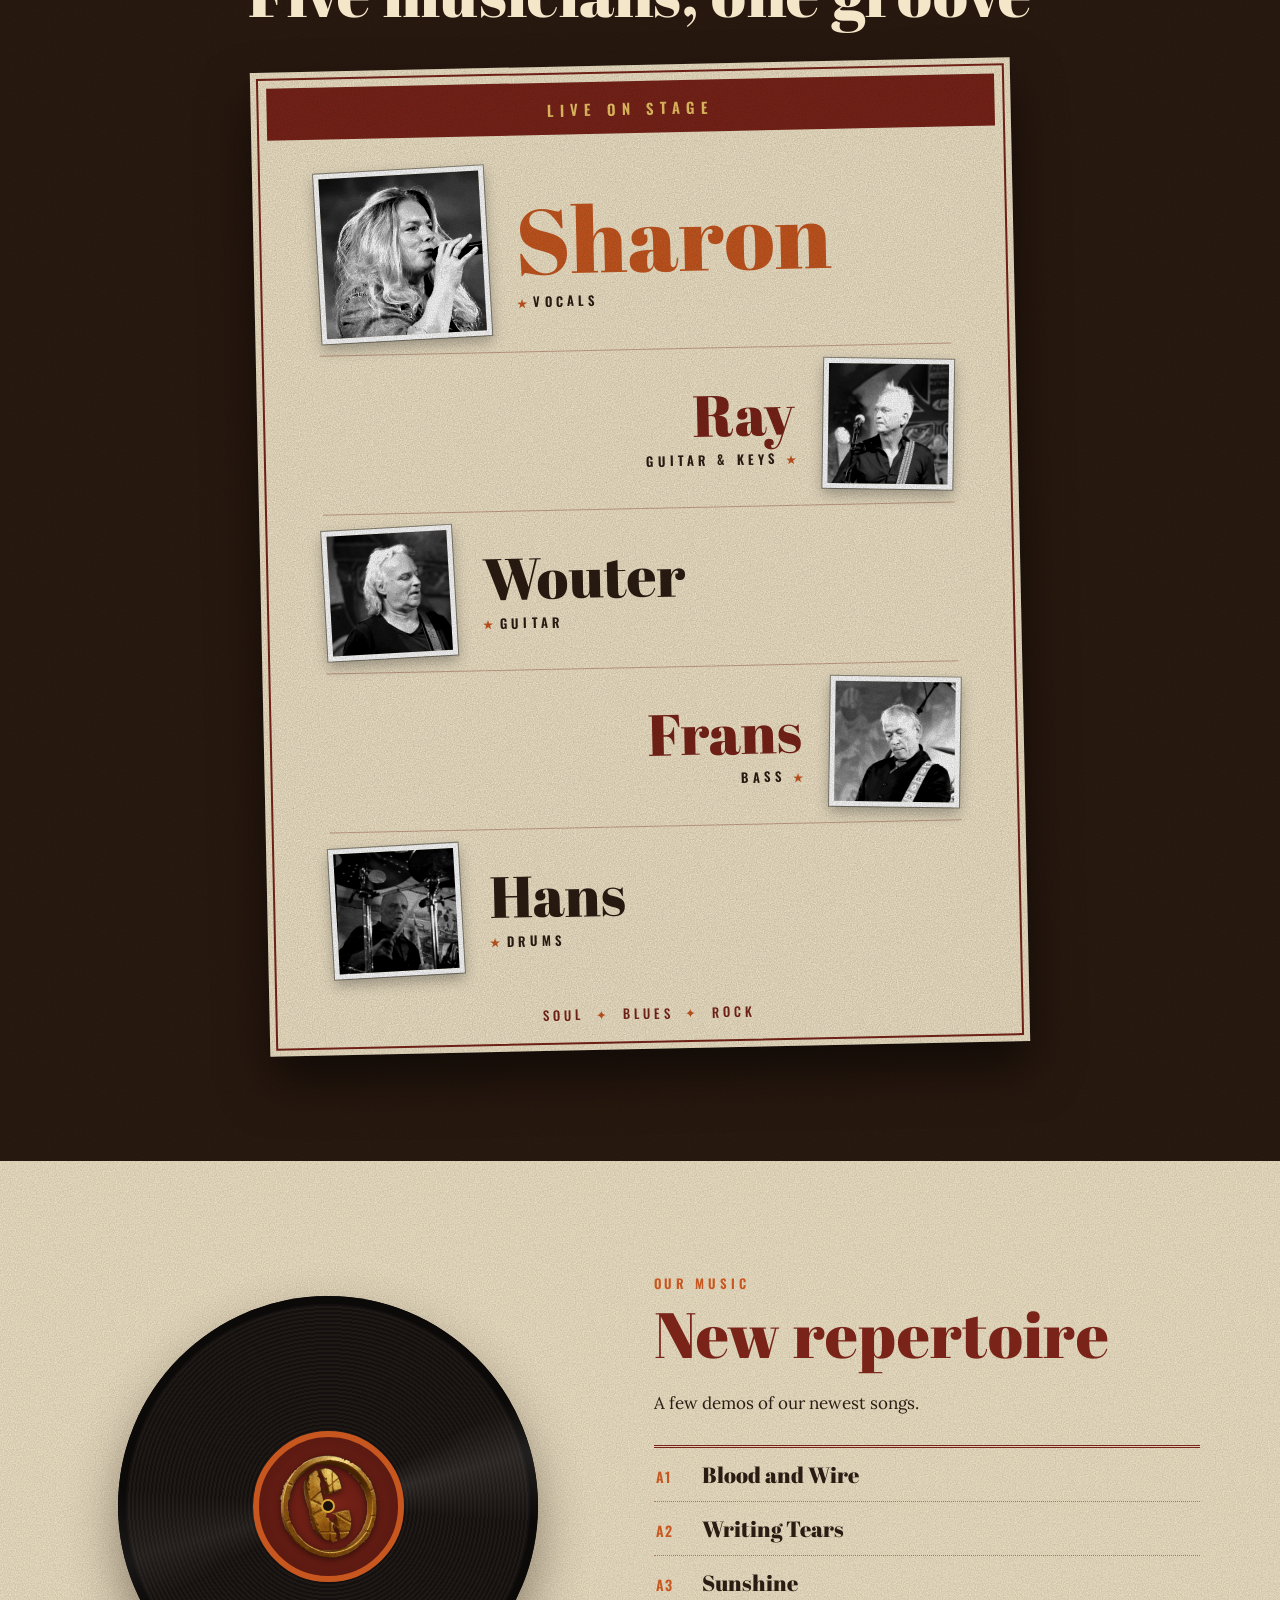
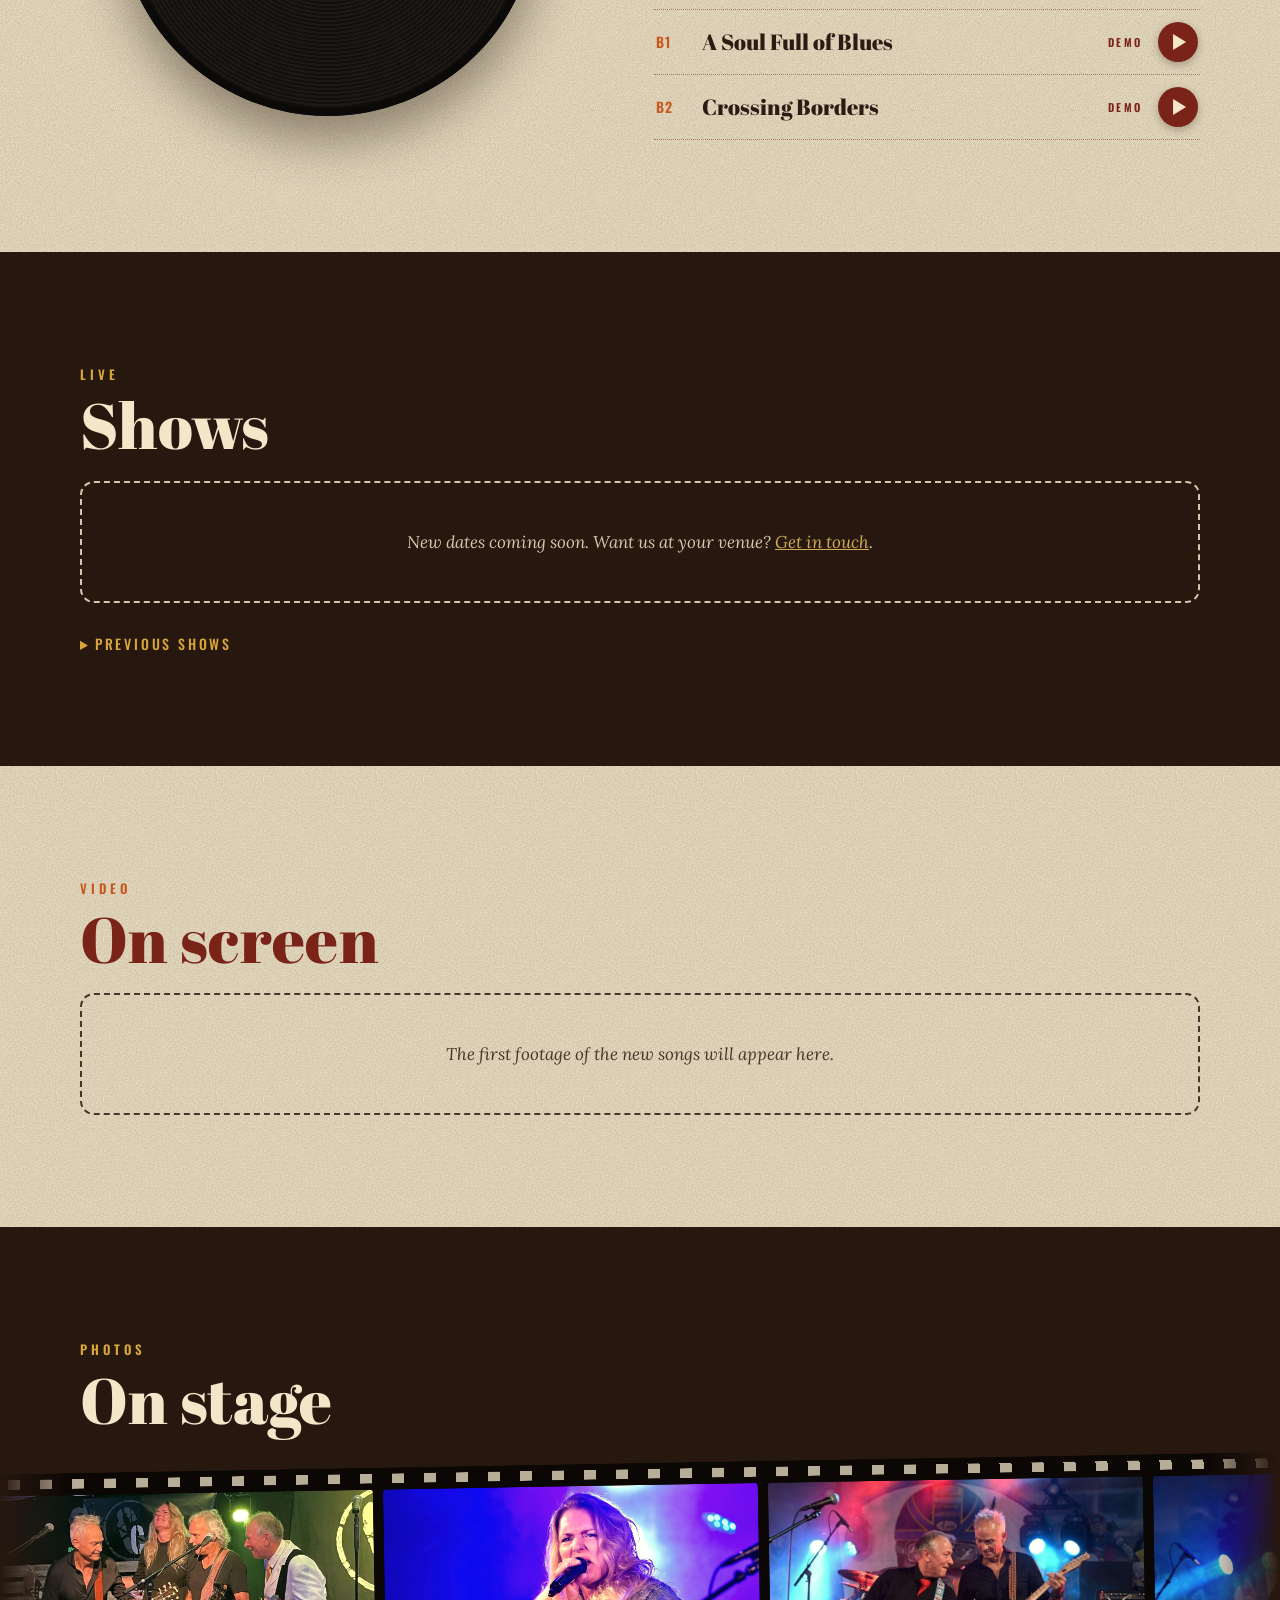
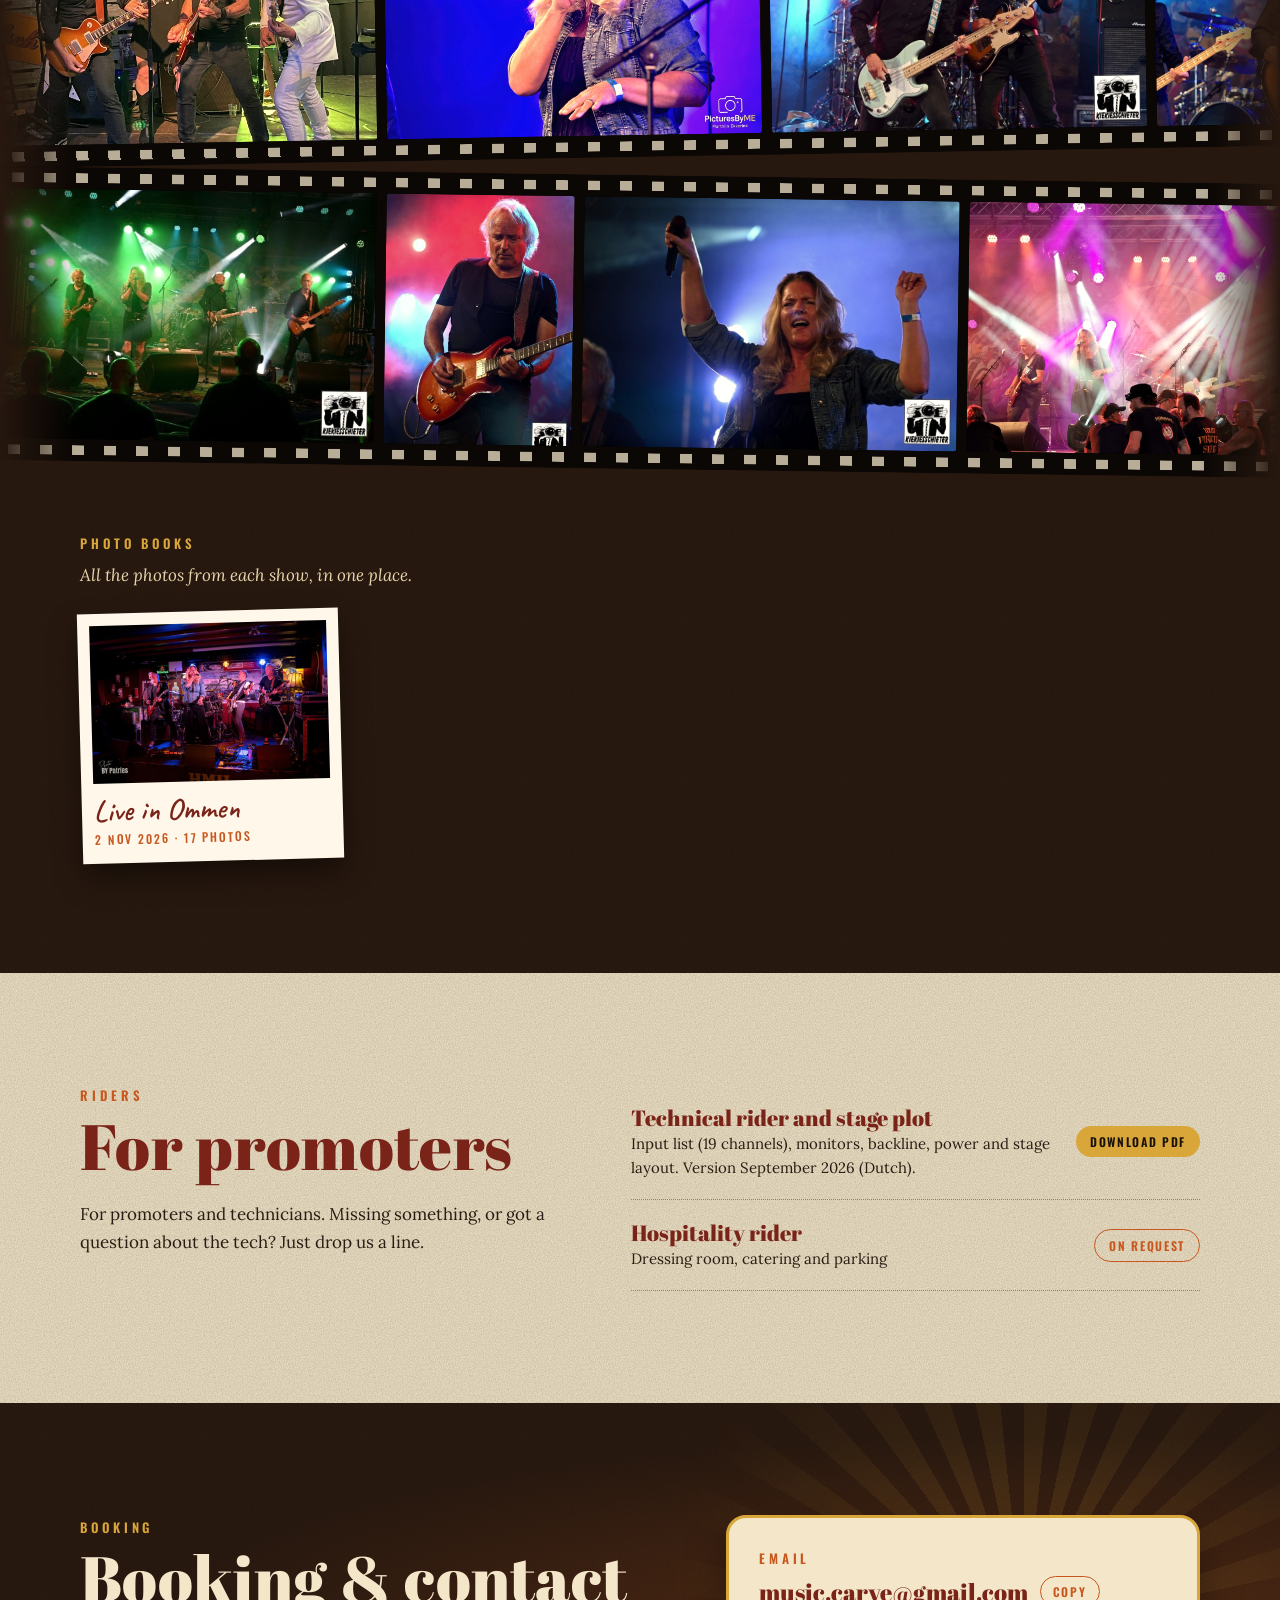
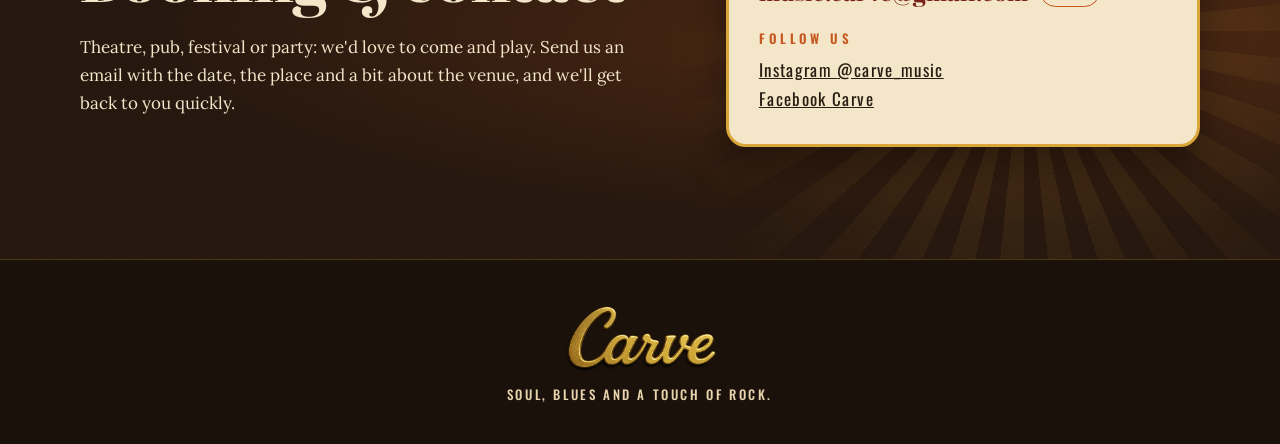
==== commit fbd6e972: "Hammond wordt toetsen Co-Authored-By: Claude Opus 5.5 <noreply@anthropic.com> Claude-Session: https:" ====
--- a/index.html
+++ b/index.html
@@ -34,7 +34,7 @@
   "email": "music.carve@gmail.com",
   "member": [
     {"@type": "Person", "name": "Sharon", "roleName": "Zang"},
-    {"@type": "Person", "name": "Ray", "roleName": "Gitaar en Hammond"},
+    {"@type": "Person", "name": "Ray", "roleName": "Gitaar en toetsen"},
     {"@type": "Person", "name": "Wouter", "roleName": "Gitaar"},
     {"@type": "Person", "name": "Frans", "roleName": "Bas"},
     {"@type": "Person", "name": "Hans", "roleName": "Drums"}
@@ -97,7 +97,7 @@
       </div>
       <div class="verhaal-tekst">
         <p data-t="verhaal.p1">Carve staat al bijna twintig jaar op de podia. Eén ding is in al die jaren nooit veranderd: de energie die er van het podium af spat. Wat wel is veranderd, is het geluid.</p>
-        <p data-t="verhaal.p2">Carve speelt nu vooral eigen werk. Meer soul, minder rock, gedragen door de stem van Sharon, de warmte van de Hammond en twee gitaren die elkaar opzoeken. Een paar zorgvuldig gekozen covers mogen blijven, maar het hart van de set zijn onze eigen nummers.</p>
+        <p data-t="verhaal.p2">Carve speelt nu vooral eigen werk. Meer soul, minder rock, gedragen door de stem van Sharon, de warmte van de toetsen en twee gitaren die elkaar opzoeken. Een paar zorgvuldig gekozen covers mogen blijven, maar het hart van de set zijn onze eigen nummers.</p>
         <p data-t="verhaal.p3">Rustiger is het er niet op geworden: wie Carve live ziet, blijft niet stilzitten.</p>
       </div>
     </div>
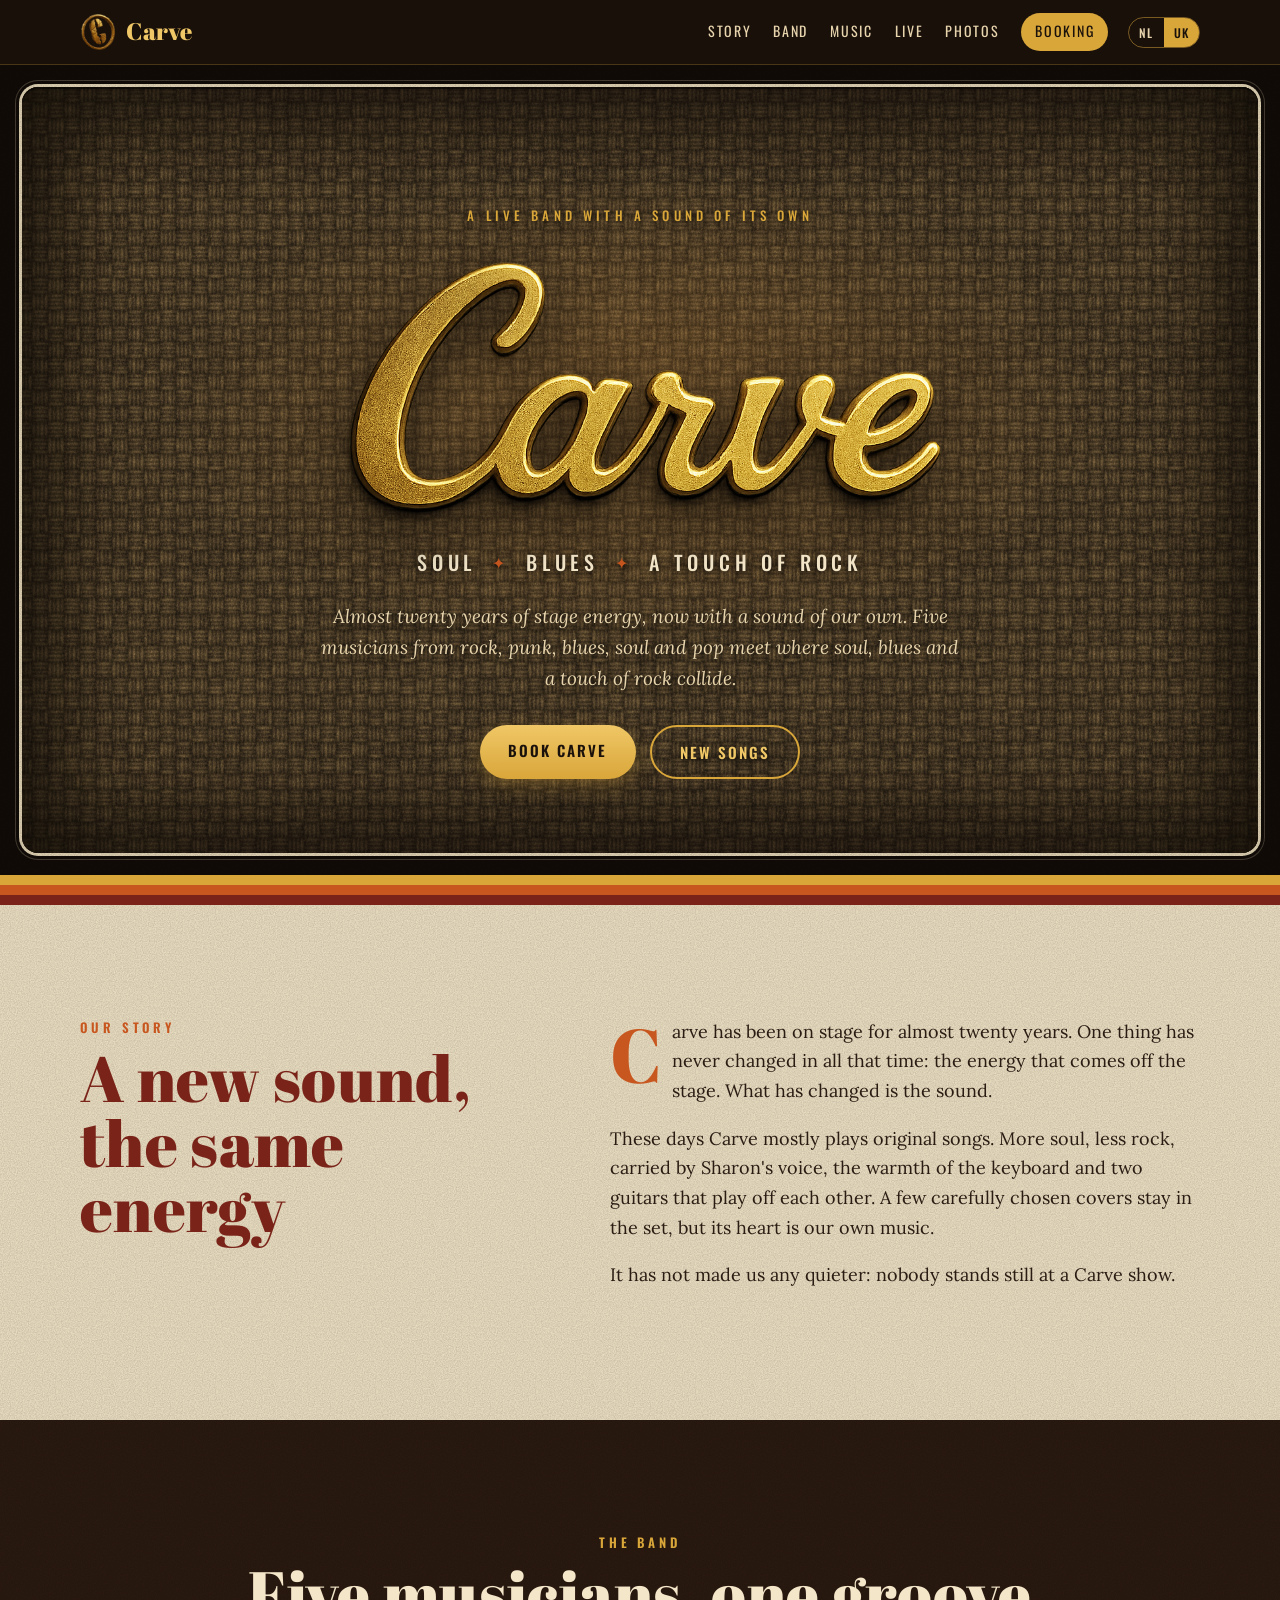
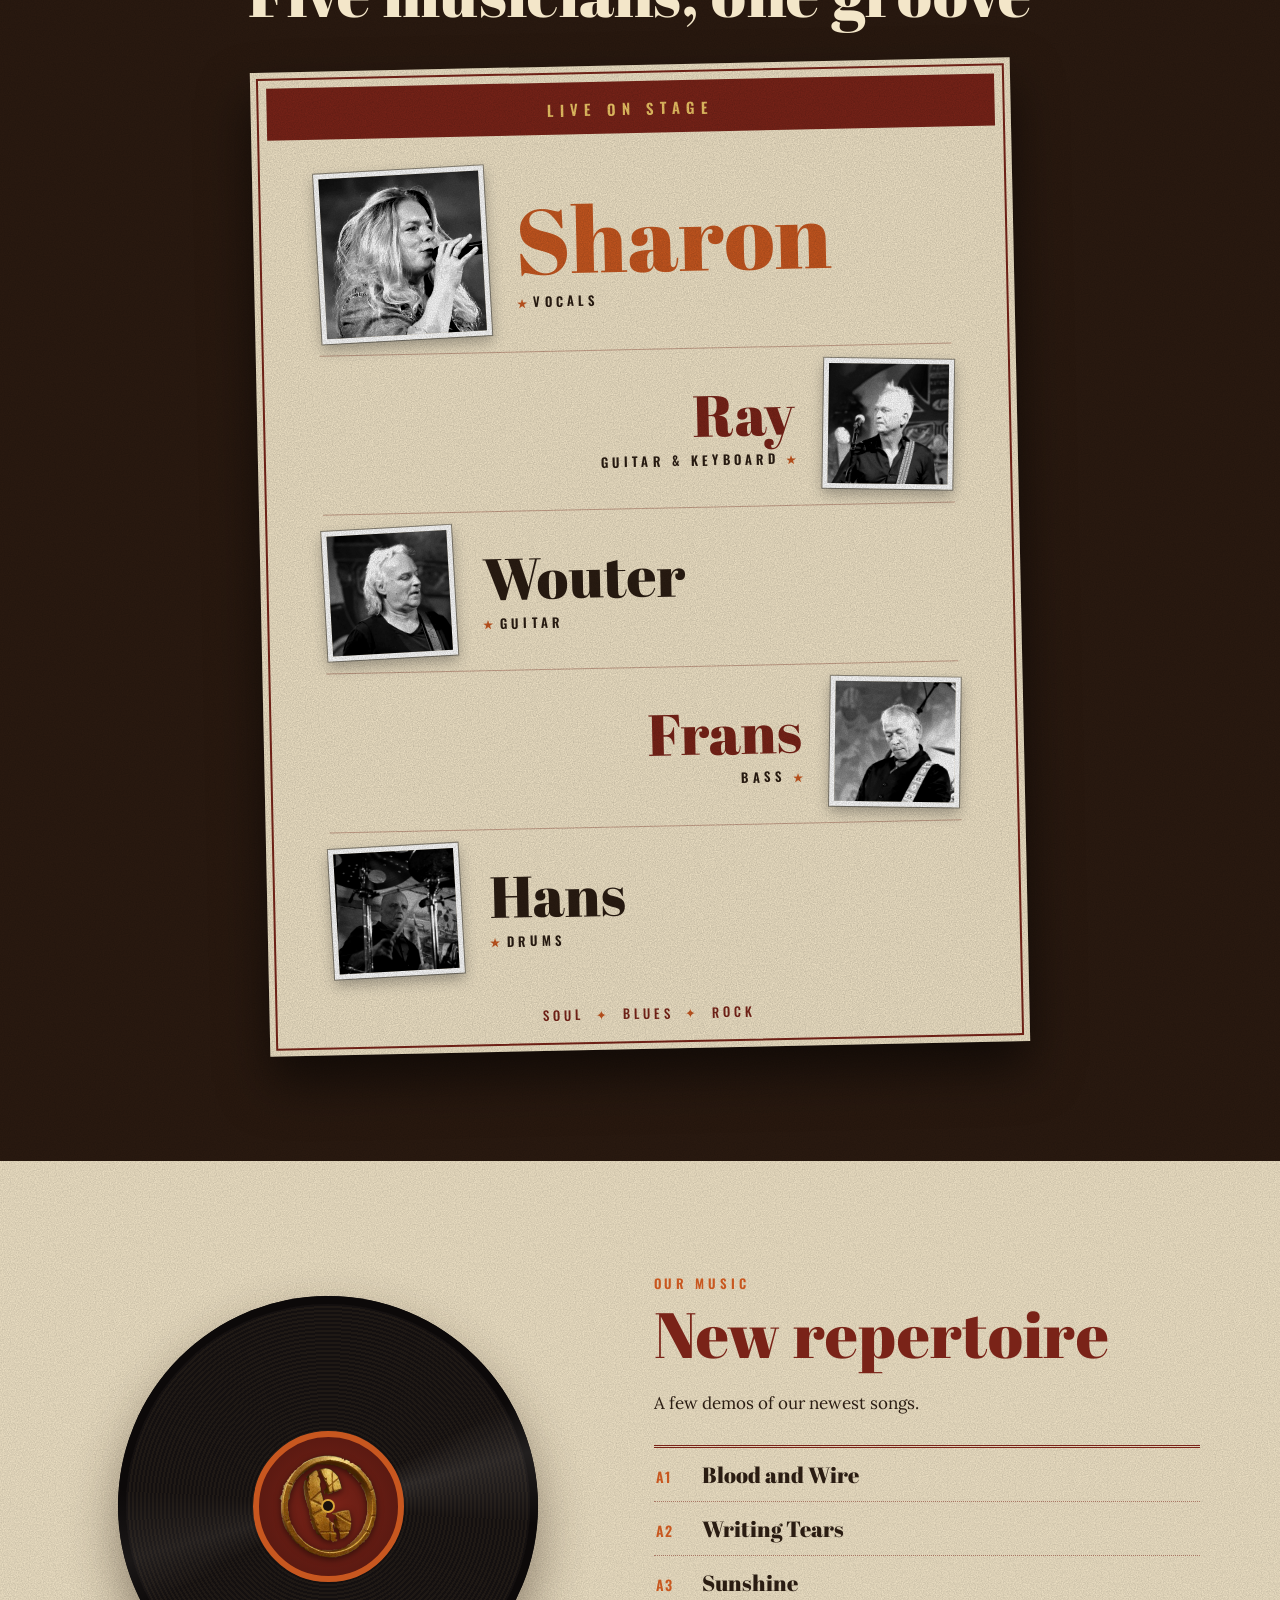
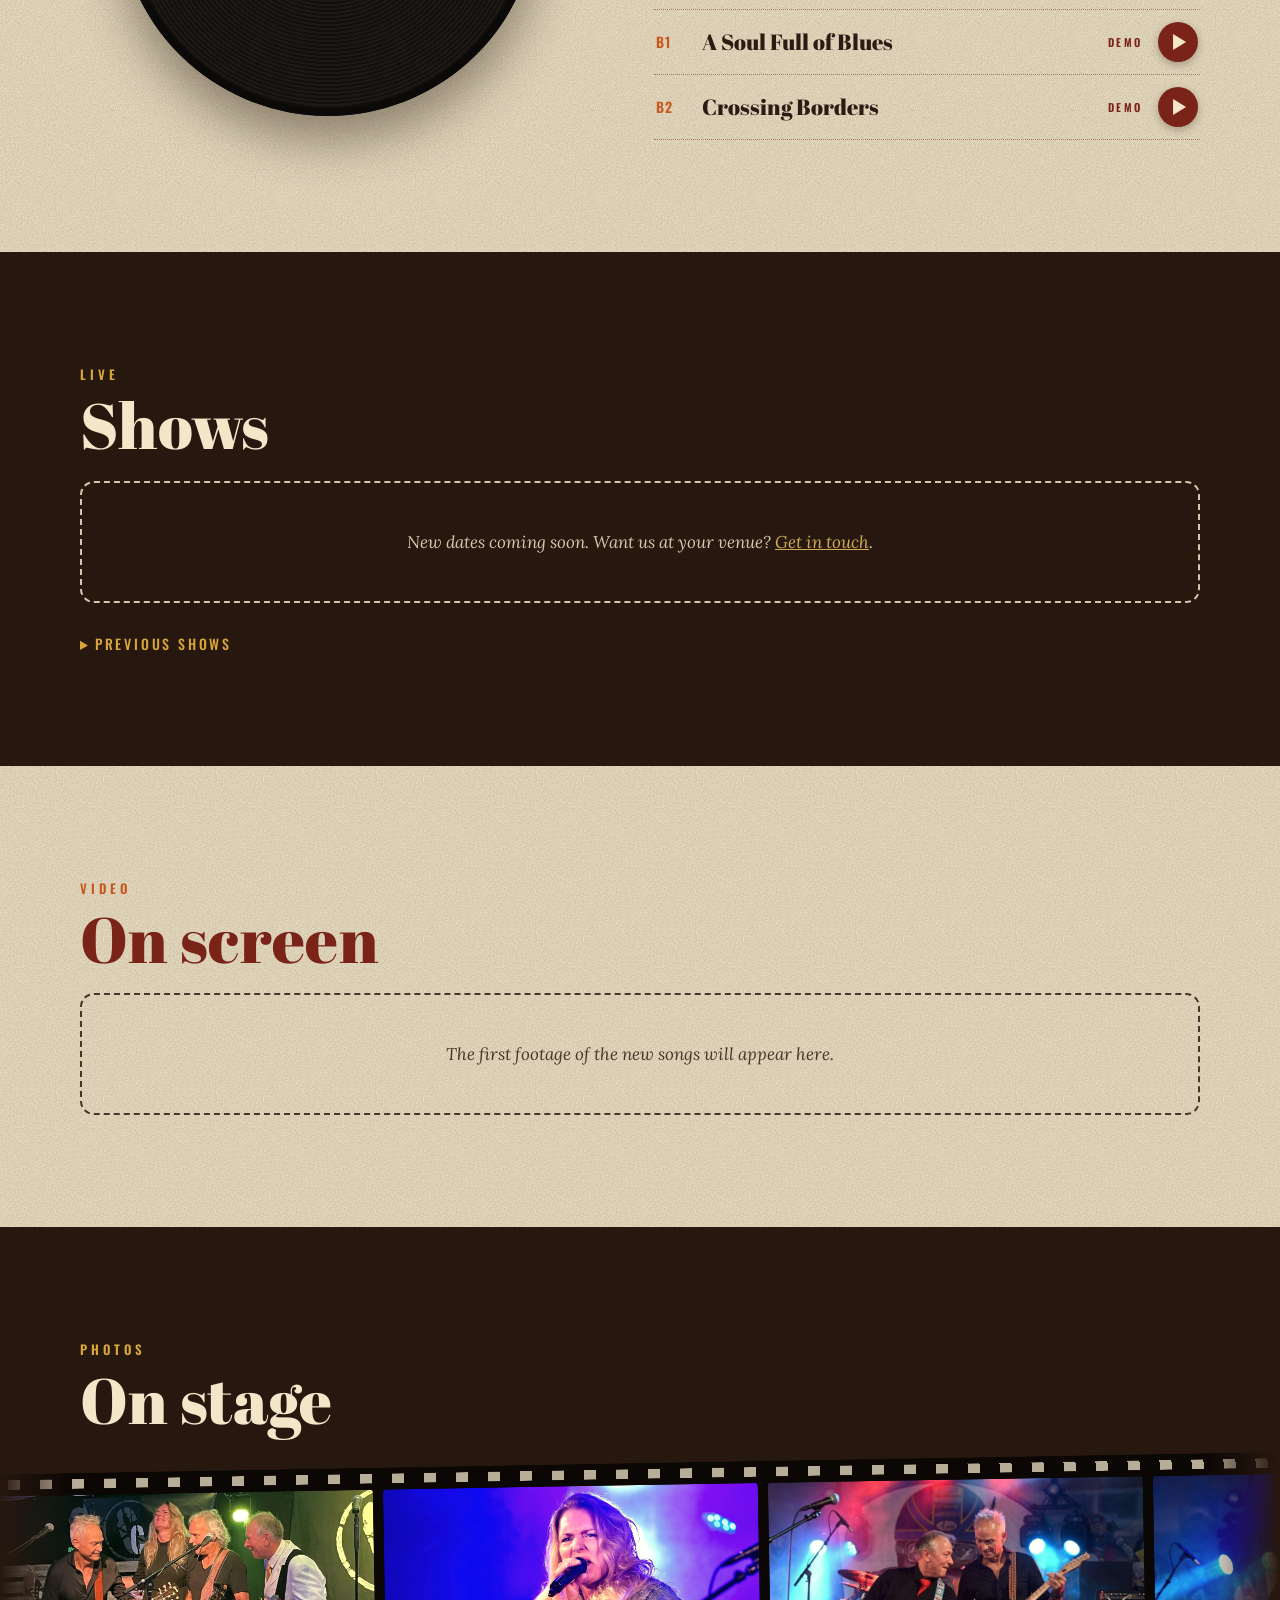
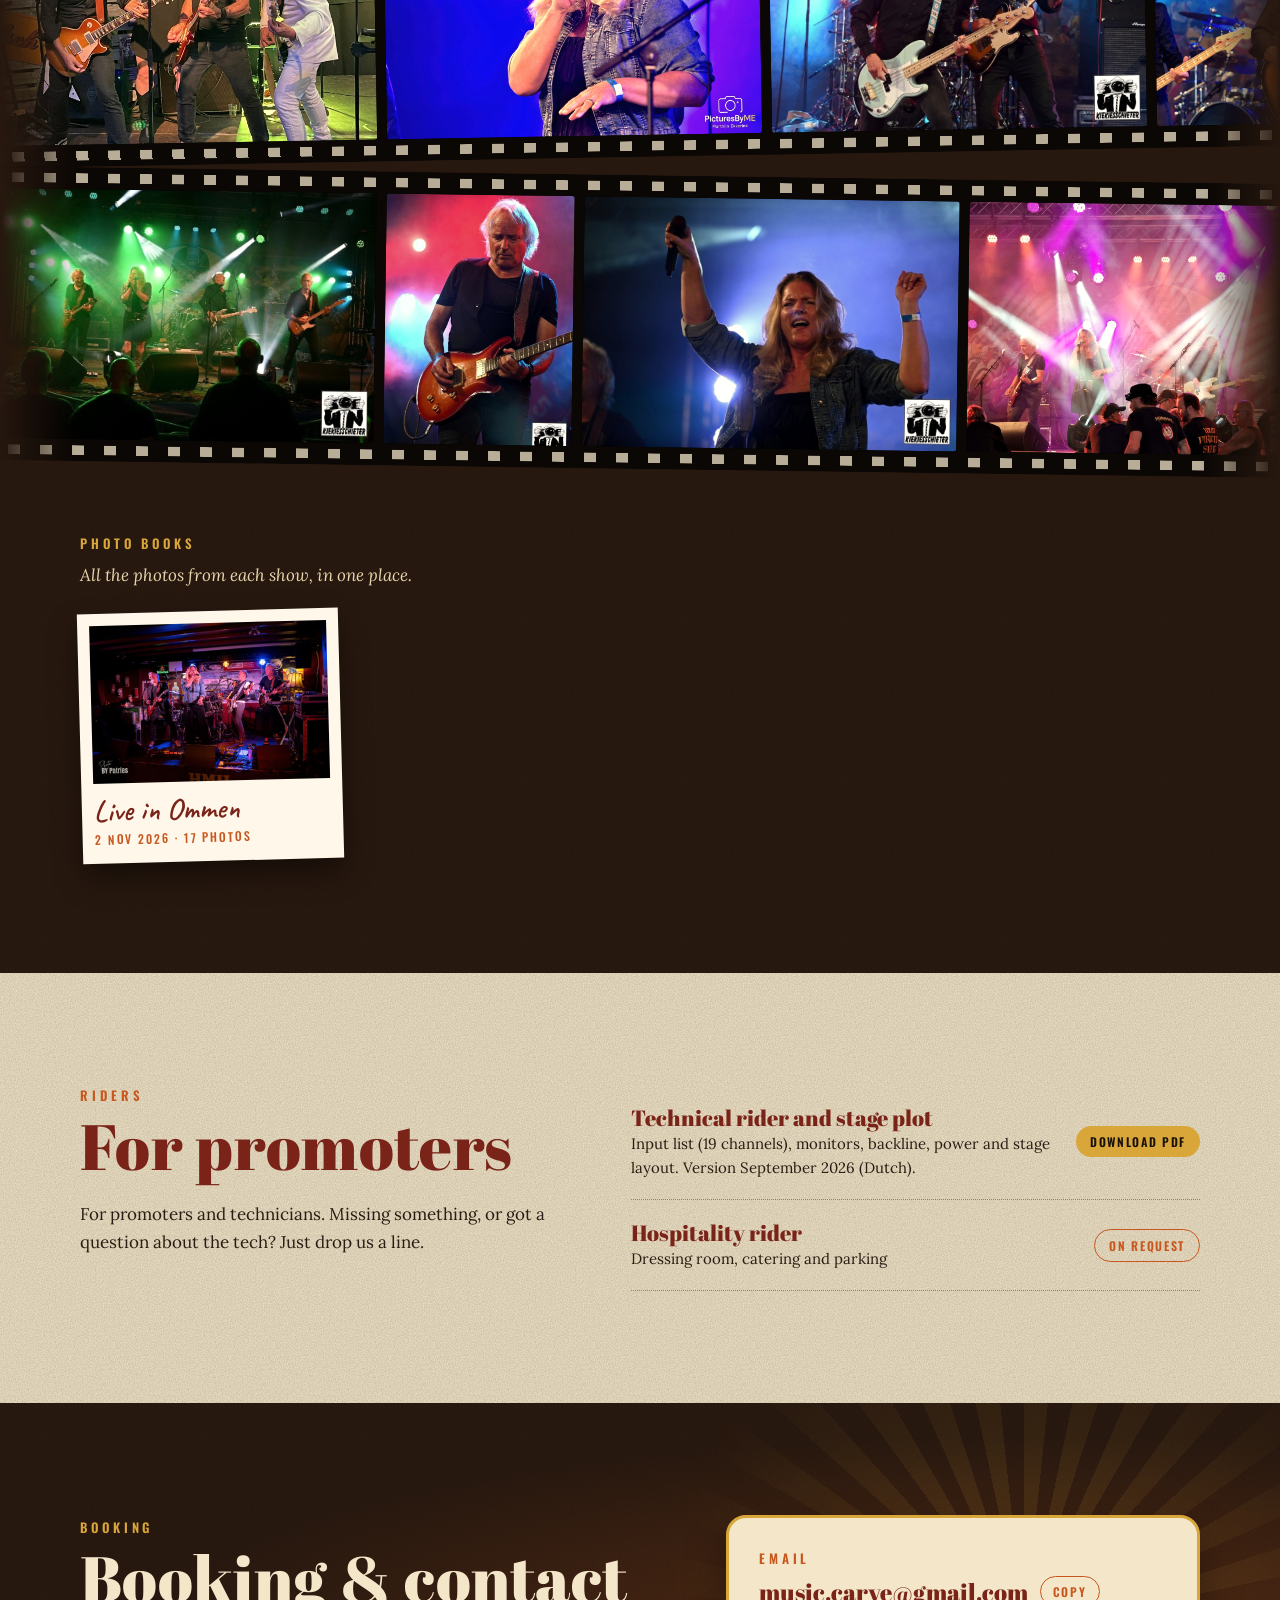
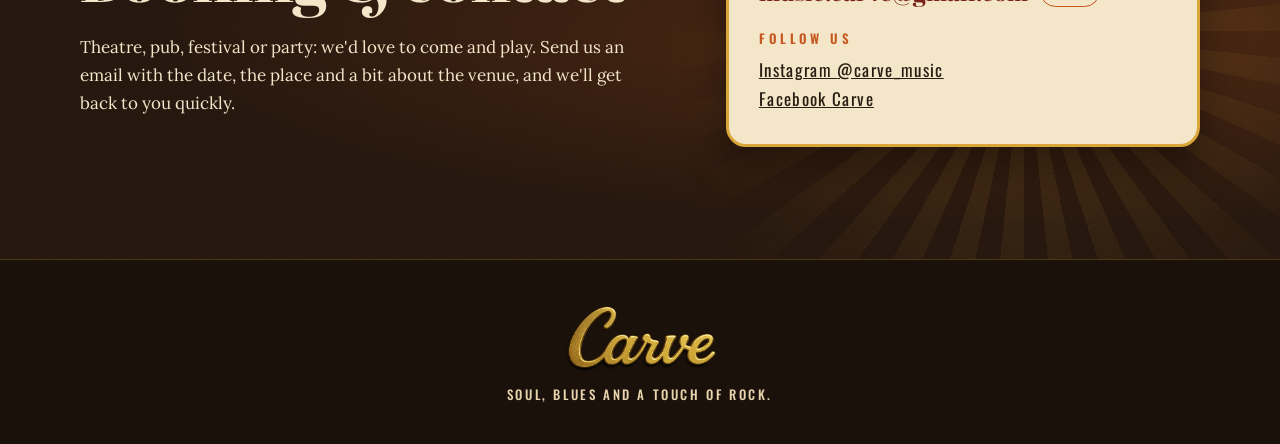
==== commit ff9c25f4: "Toetsen wordt keyboard Co-Authored-By: Claude Opus 5.5 <noreply@anthropic.com> Claude-Session: https" ====
--- a/index.html
+++ b/index.html
@@ -34,7 +34,7 @@
   "email": "music.carve@gmail.com",
   "member": [
     {"@type": "Person", "name": "Sharon", "roleName": "Zang"},
-    {"@type": "Person", "name": "Ray", "roleName": "Gitaar en toetsen"},
+    {"@type": "Person", "name": "Ray", "roleName": "Gitaar en keyboard"},
     {"@type": "Person", "name": "Wouter", "roleName": "Gitaar"},
     {"@type": "Person", "name": "Frans", "roleName": "Bas"},
     {"@type": "Person", "name": "Hans", "roleName": "Drums"}
@@ -97,7 +97,7 @@
       </div>
       <div class="verhaal-tekst">
         <p data-t="verhaal.p1">Carve staat al bijna twintig jaar op de podia. Eén ding is in al die jaren nooit veranderd: de energie die er van het podium af spat. Wat wel is veranderd, is het geluid.</p>
-        <p data-t="verhaal.p2">Carve speelt nu vooral eigen werk. Meer soul, minder rock, gedragen door de stem van Sharon, de warmte van de toetsen en twee gitaren die elkaar opzoeken. Een paar zorgvuldig gekozen covers mogen blijven, maar het hart van de set zijn onze eigen nummers.</p>
+        <p data-t="verhaal.p2">Carve speelt nu vooral eigen werk. Meer soul, minder rock, gedragen door de stem van Sharon, de warmte van het keyboard en twee gitaren die elkaar opzoeken. Een paar zorgvuldig gekozen covers mogen blijven, maar het hart van de set zijn onze eigen nummers.</p>
         <p data-t="verhaal.p3">Rustiger is het er niet op geworden: wie Carve live ziet, blijft niet stilzitten.</p>
       </div>
     </div>
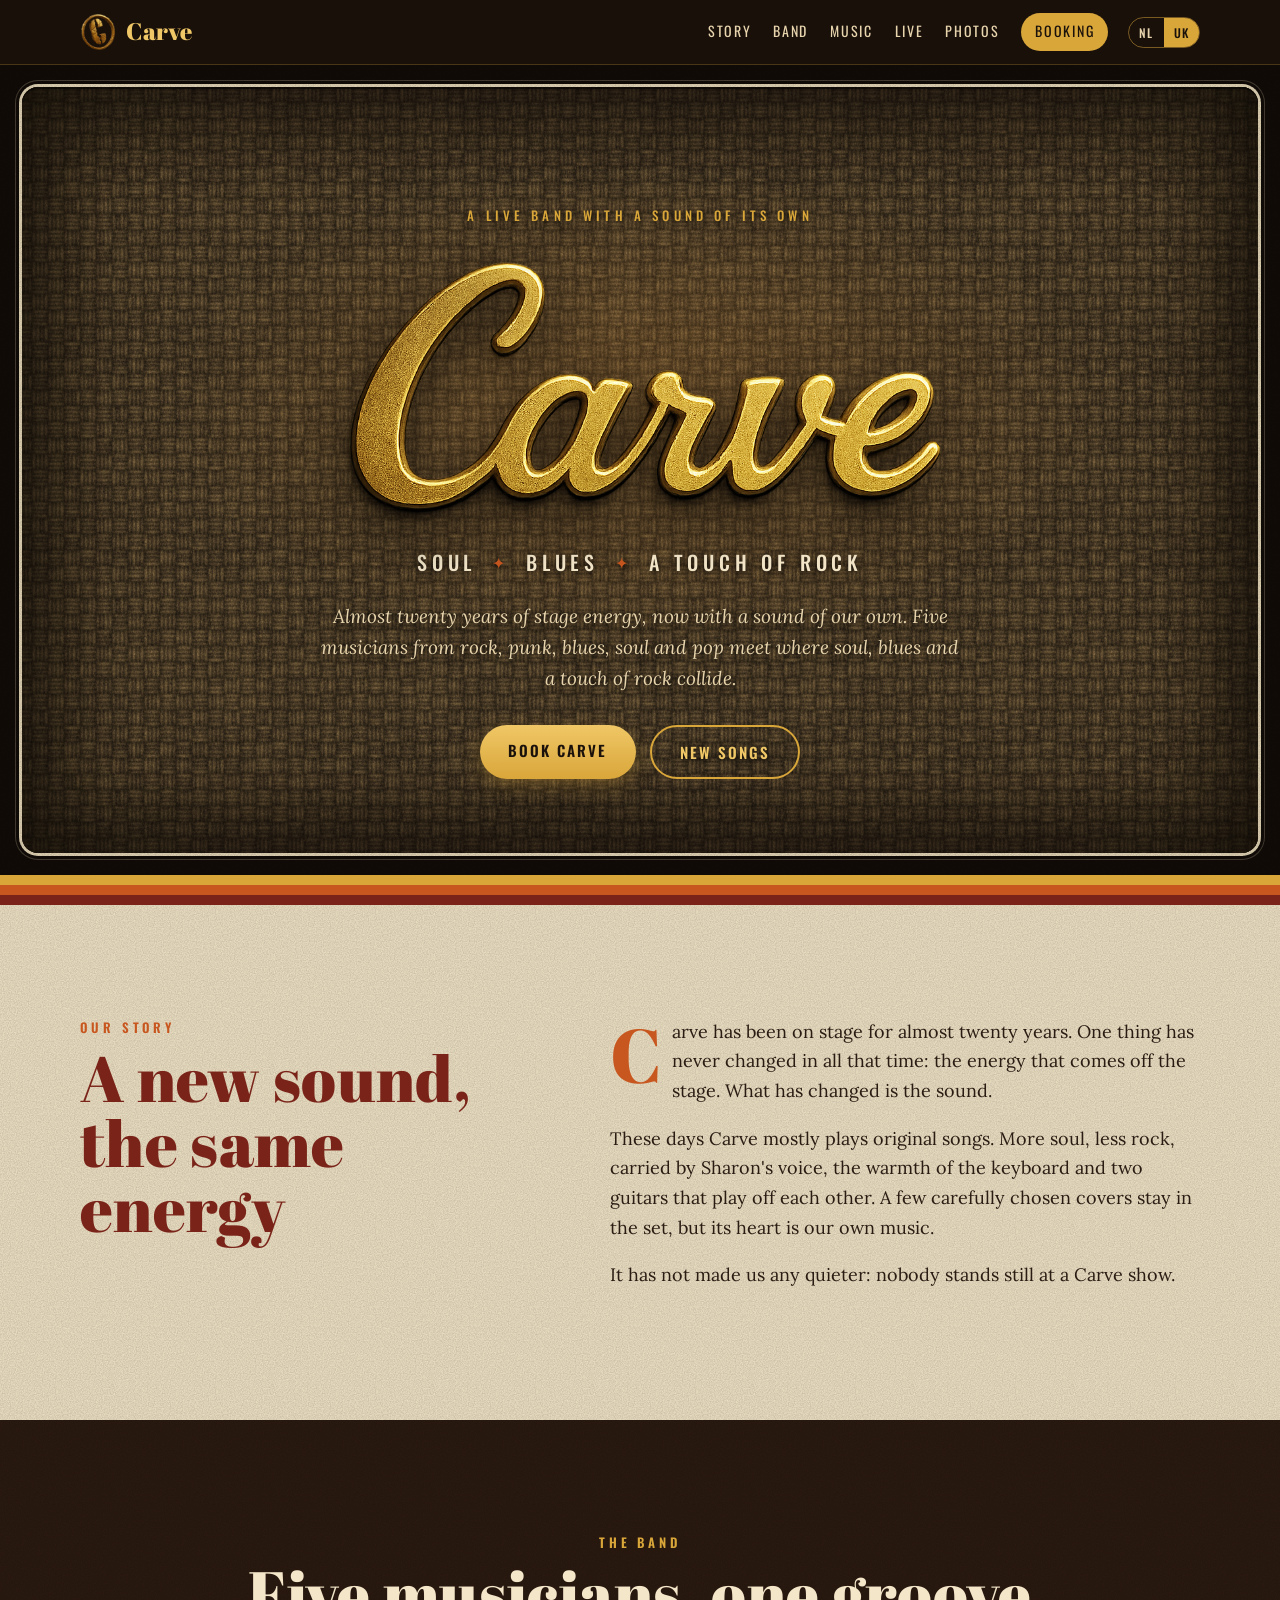
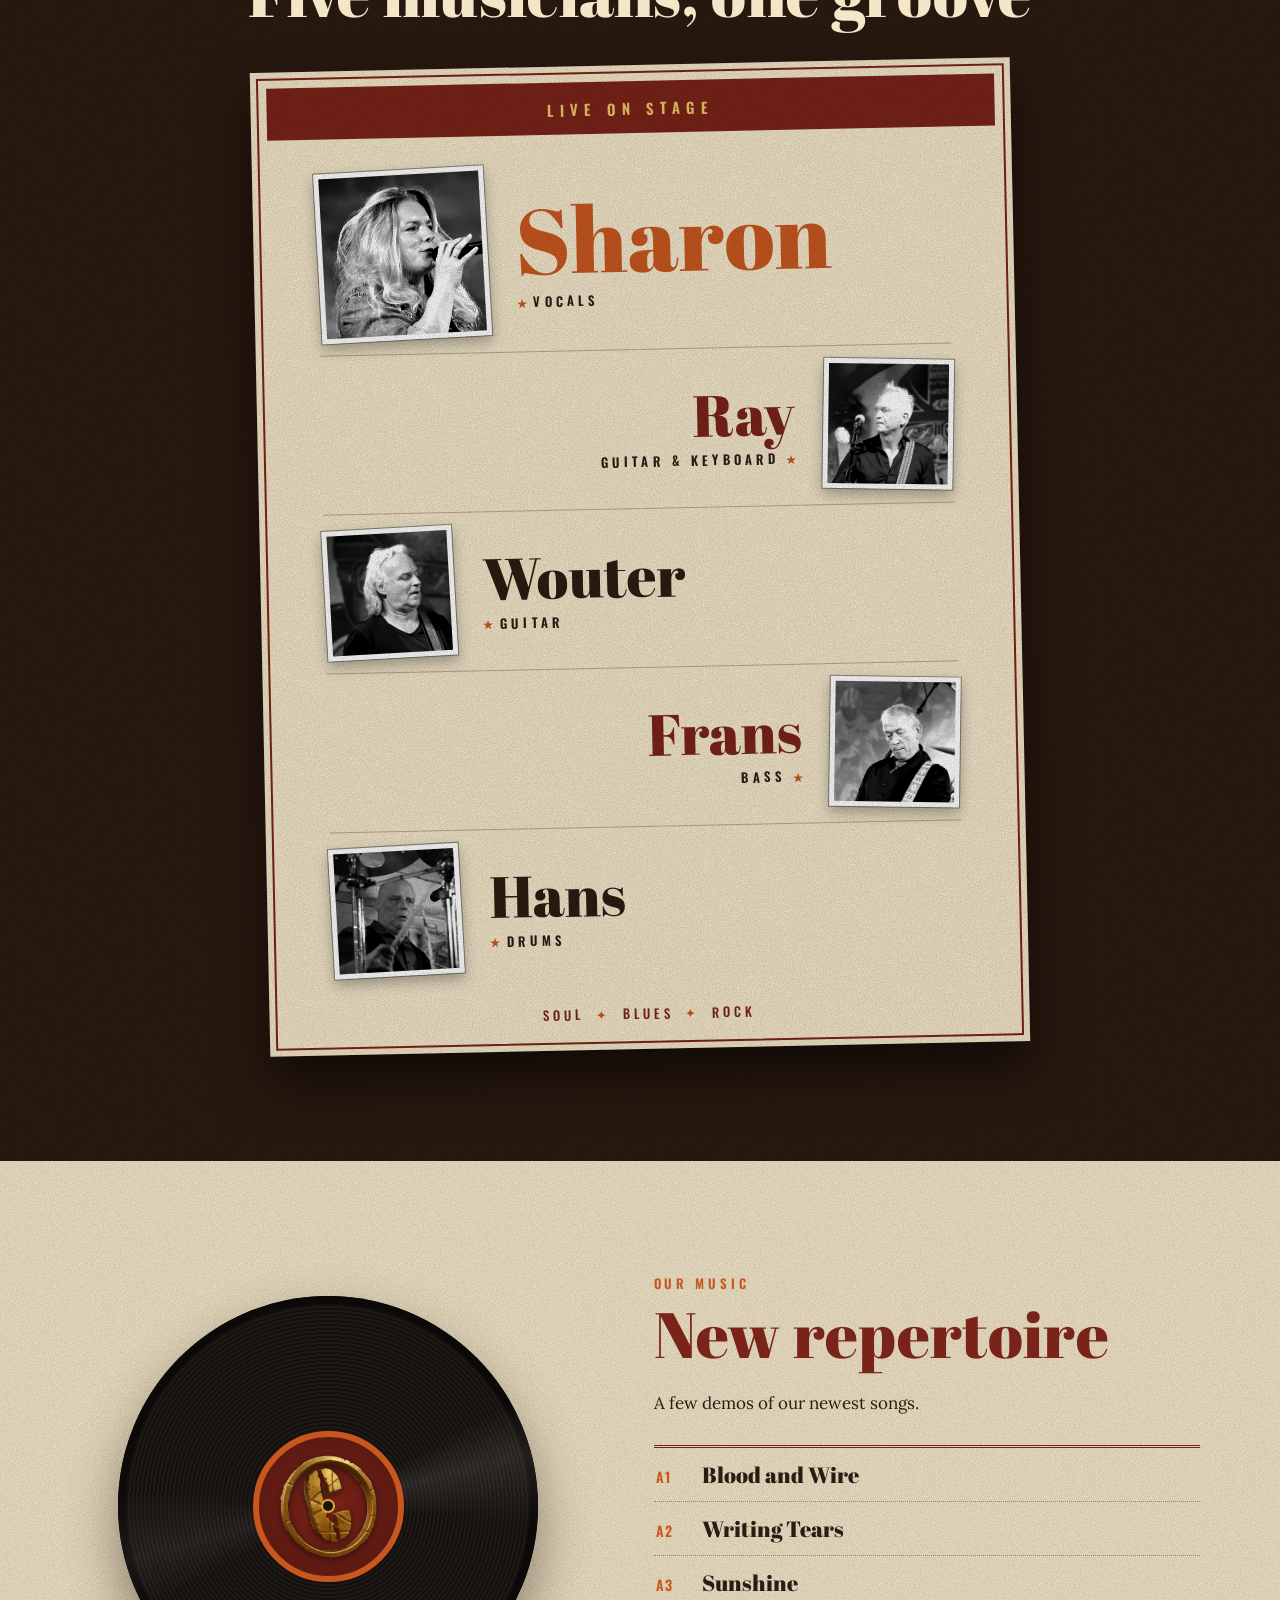
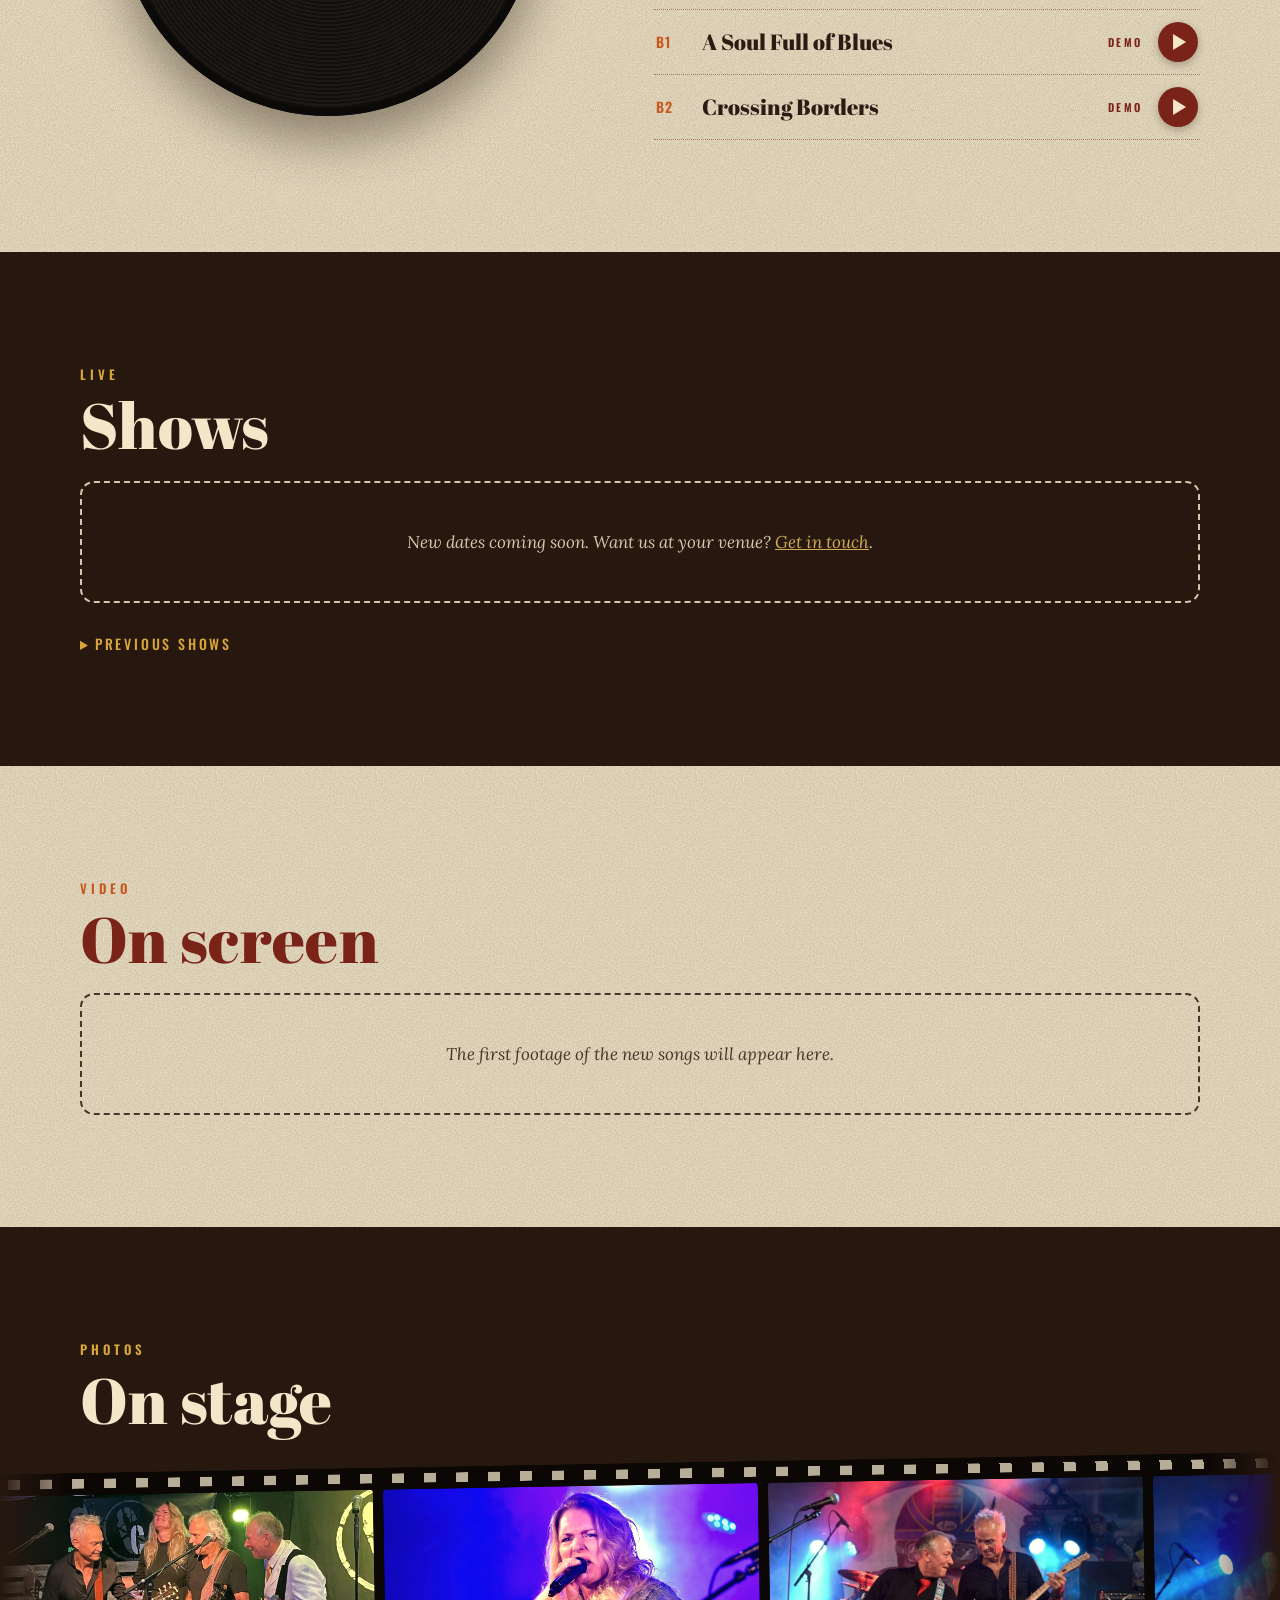
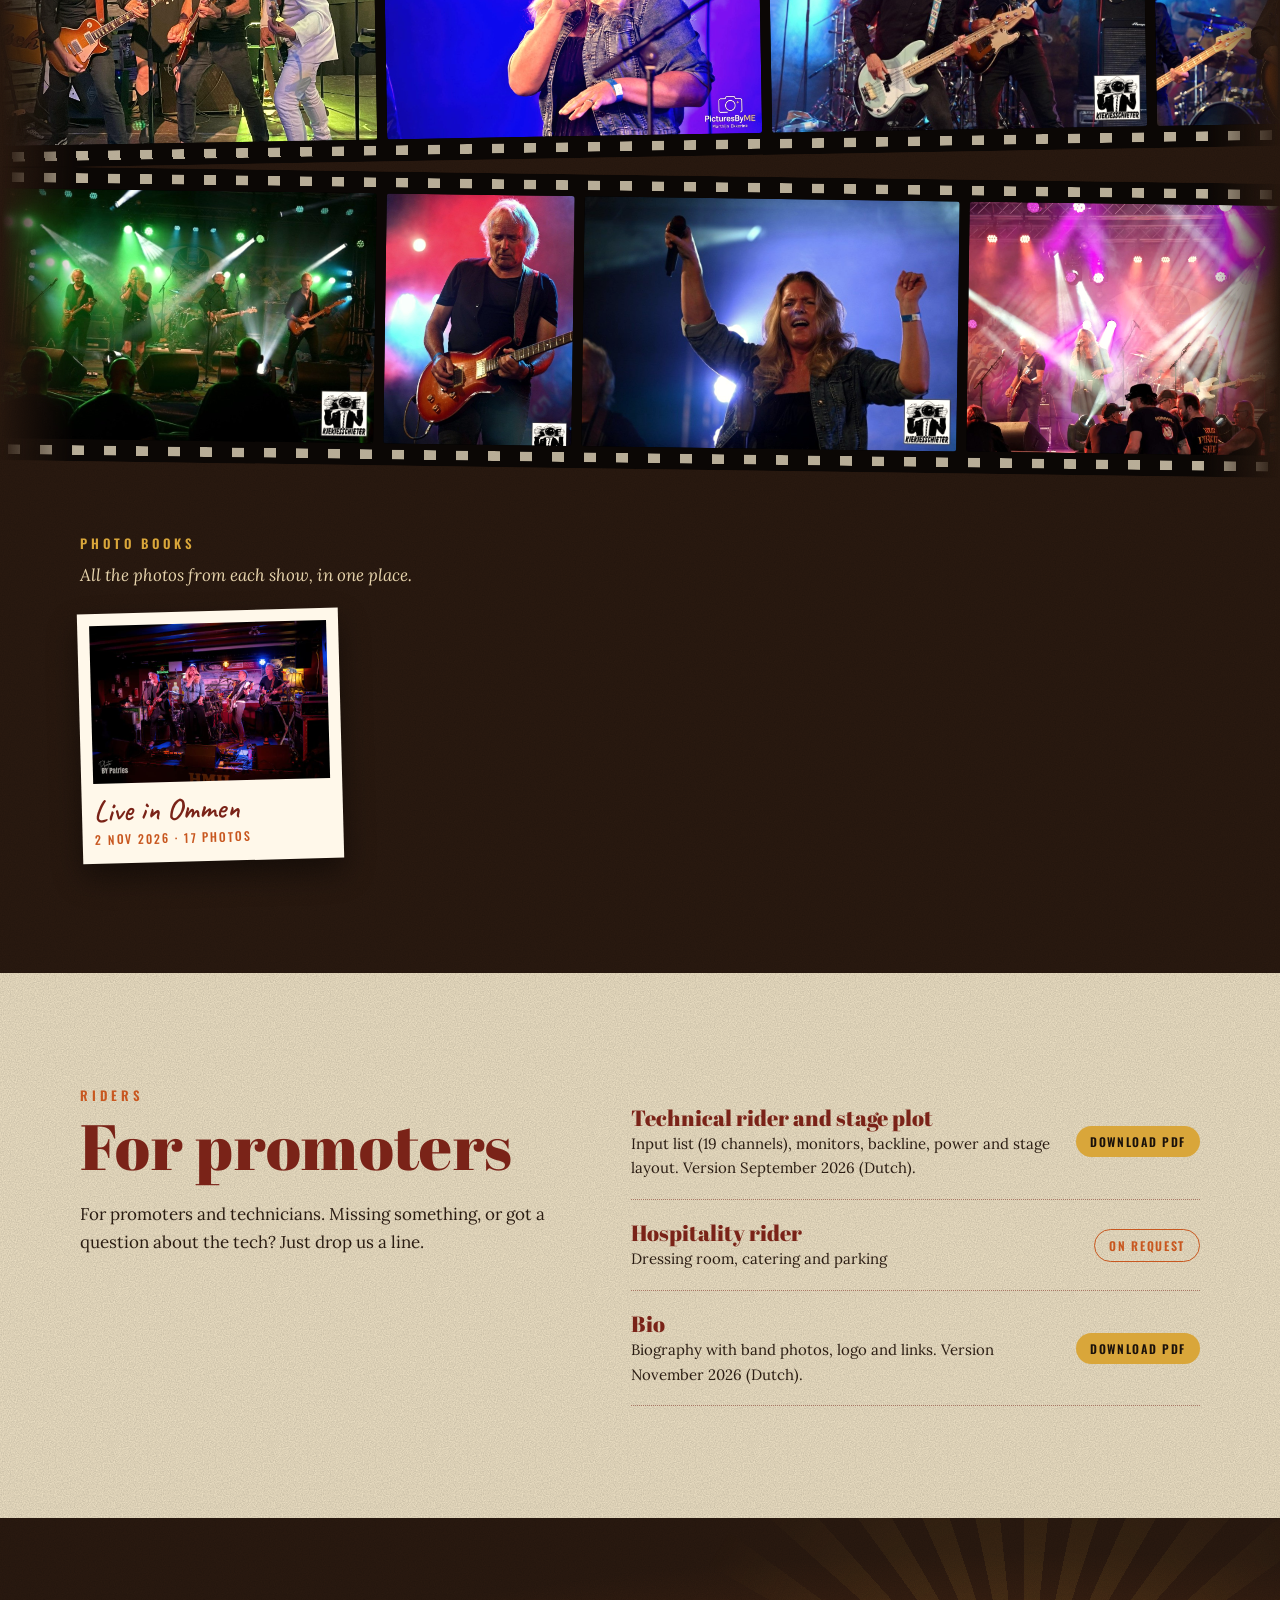
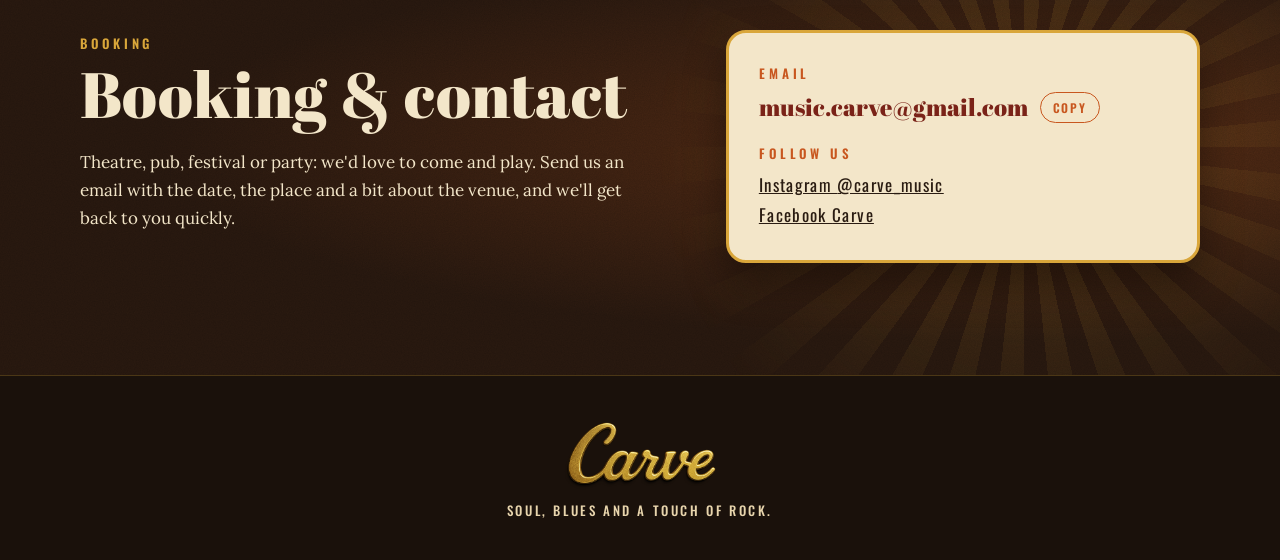
==== commit 08fd40fd: "Bio-PDF toegevoegd onder de riders Co-Authored-By: Claude Opus 5.5 <noreply@anthropic.com> Claude-Se" ====
--- a/index.html
+++ b/index.html
@@ -44,7 +44,7 @@
 <link rel="preconnect" href="https://fonts.googleapis.com">
 <link rel="preconnect" href="https://fonts.gstatic.com" crossorigin>
 <link rel="stylesheet" href="https://fonts.googleapis.com/css2?family=Abril+Fatface&family=Caveat:wght@600&family=Oswald:wght@400;500;600&family=Lora:ital,wght@0,400;0,600;1,400&display=swap">
-<link rel="stylesheet" href="style.css?v=20261111a">
+<link rel="stylesheet" href="style.css?v=20261111b">
 </head>
 <body>
 
@@ -224,7 +224,7 @@
   <p class="lb-onder"><span id="lichtbak-tekst"></span> <span id="lichtbak-tel"></span></p>
 </dialog>
 
-<script src="gegevens.js?v=20261111a"></script>
-<script src="site.js?v=20261111a"></script>
+<script src="gegevens.js?v=20261111b"></script>
+<script src="site.js?v=20261111b"></script>
 </body>
 </html>
